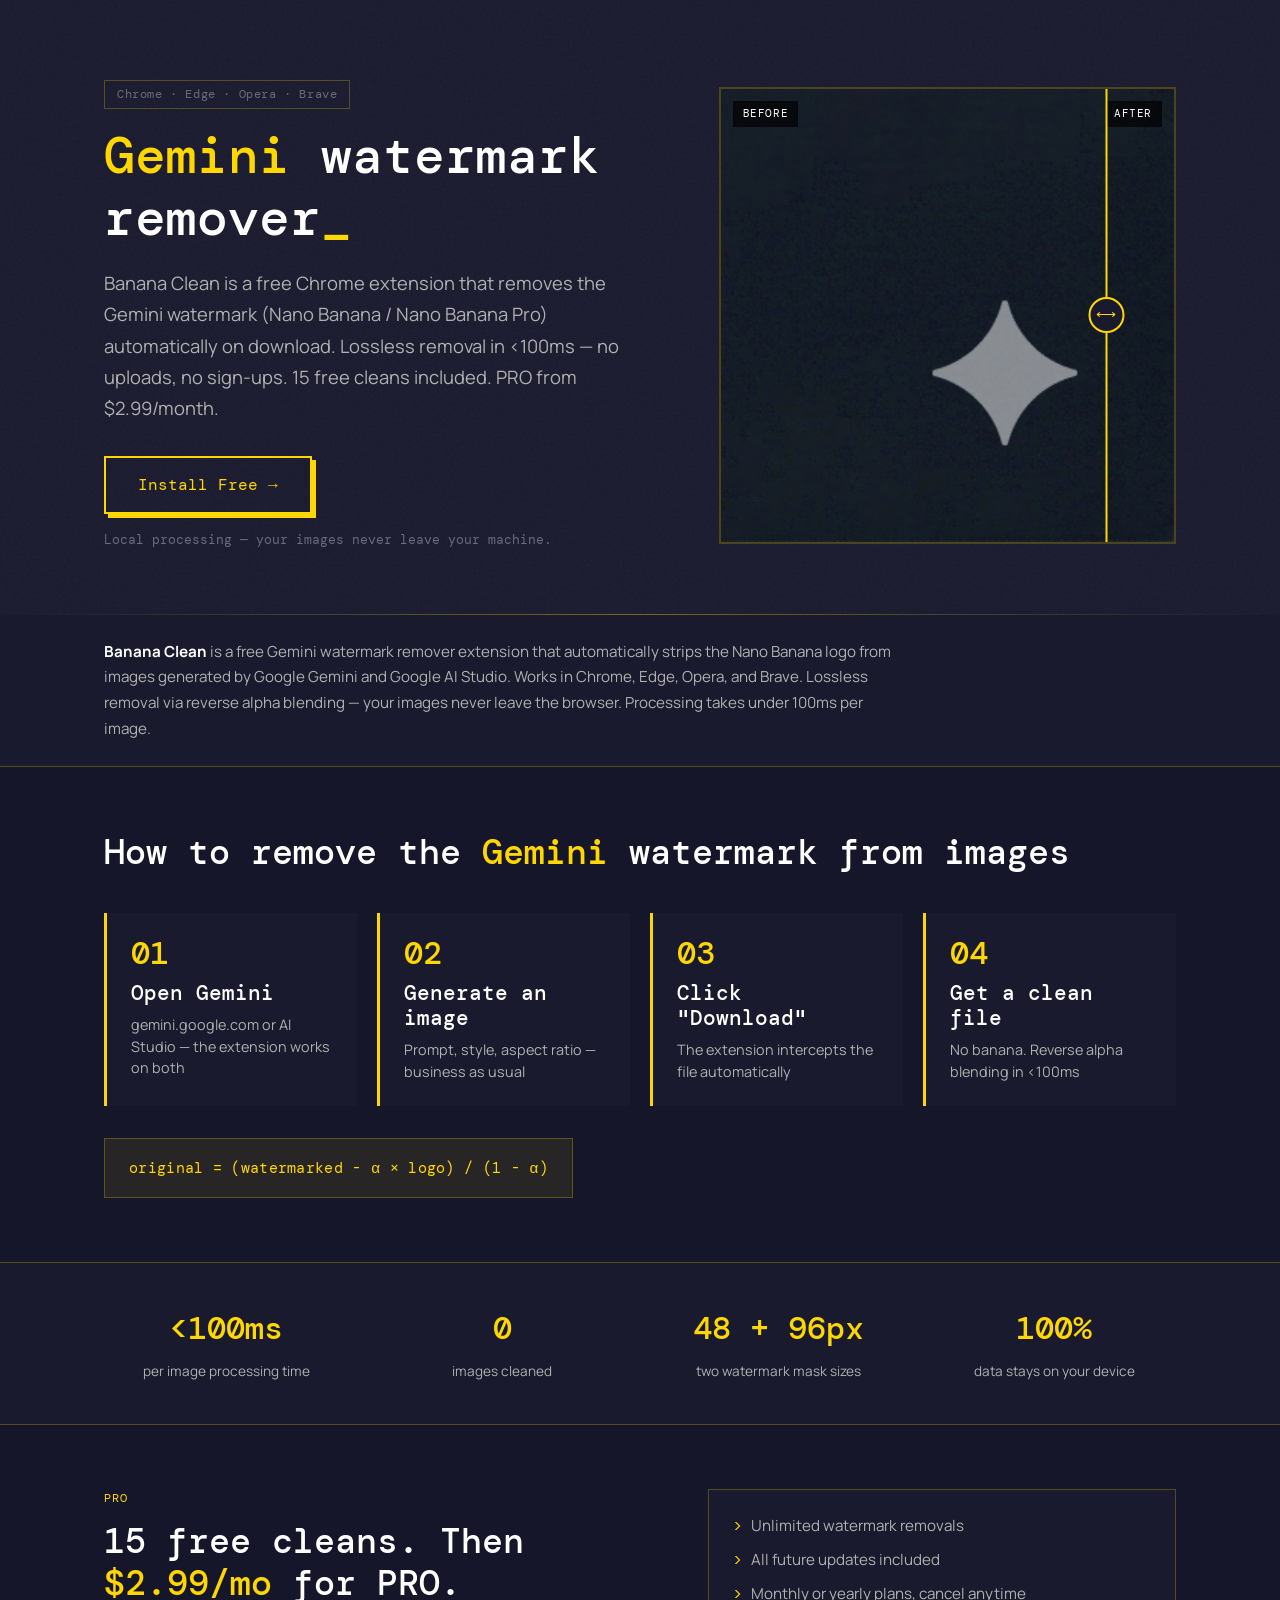
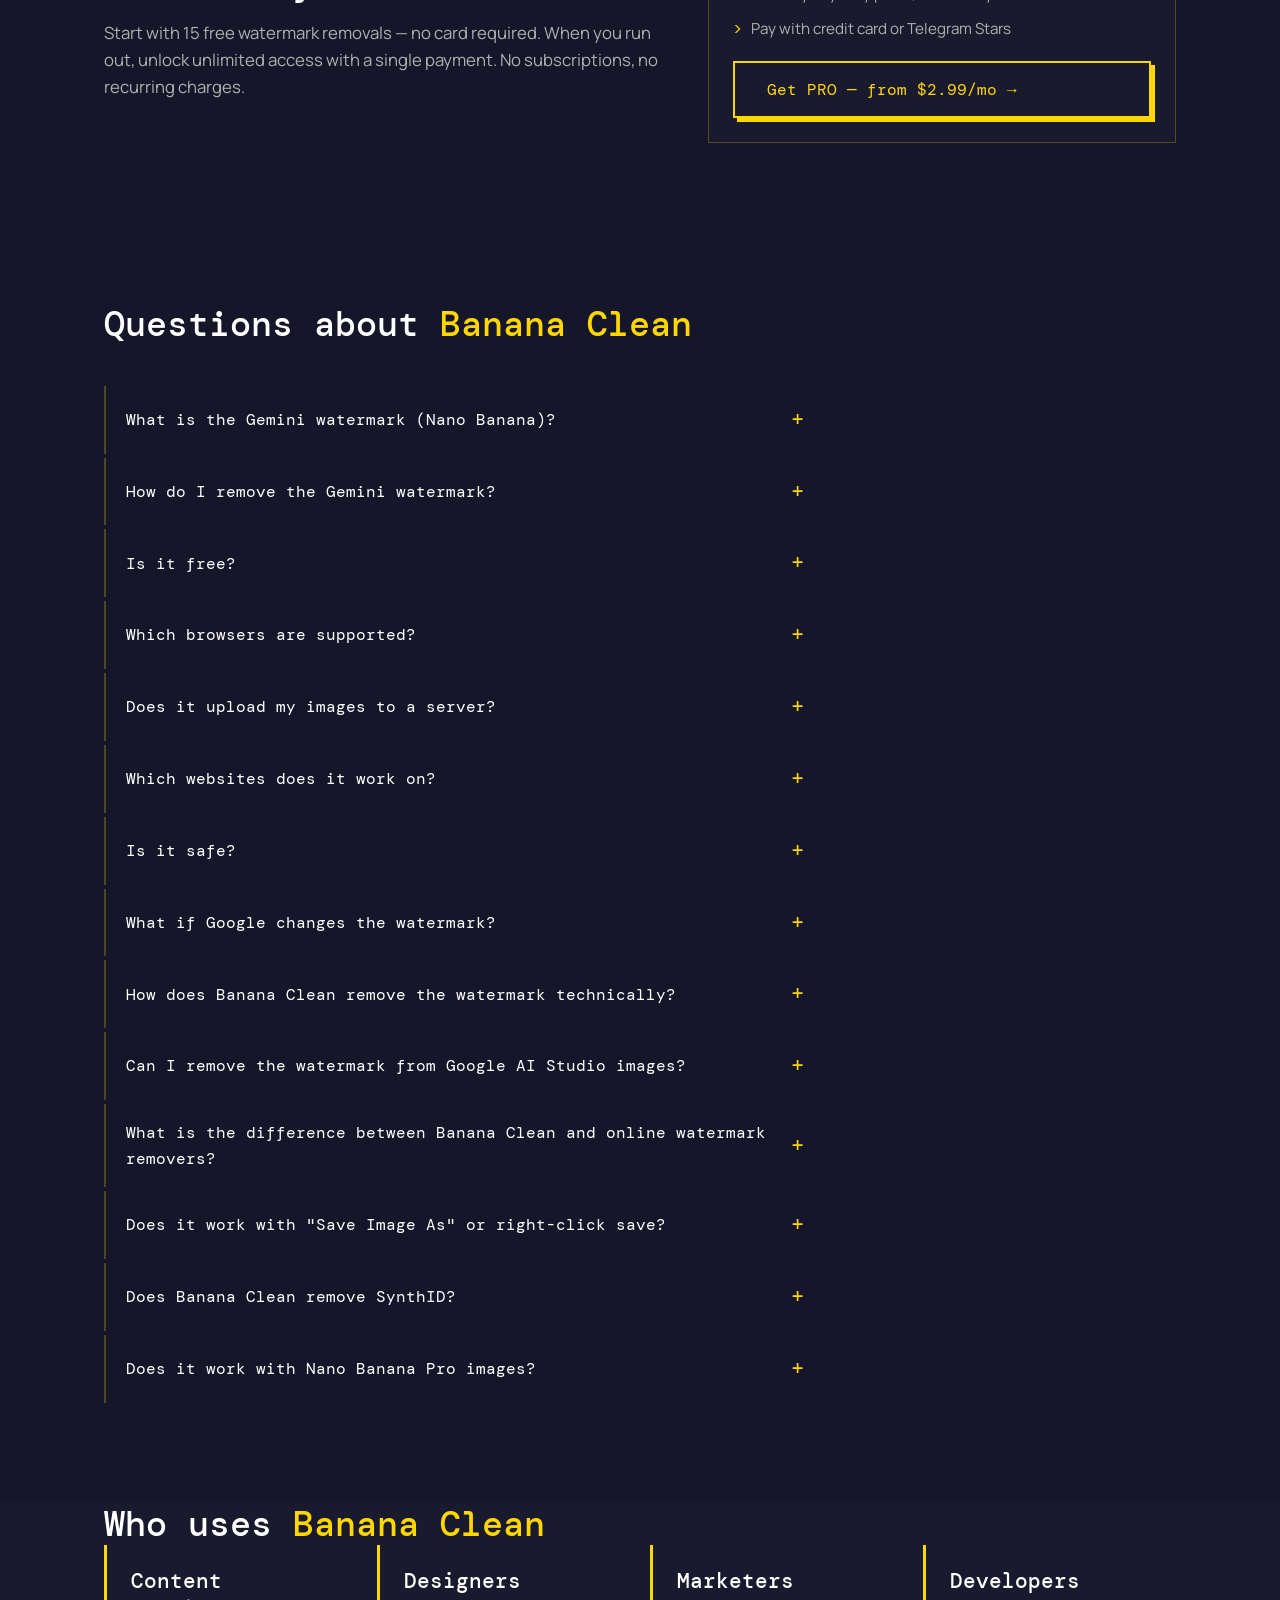
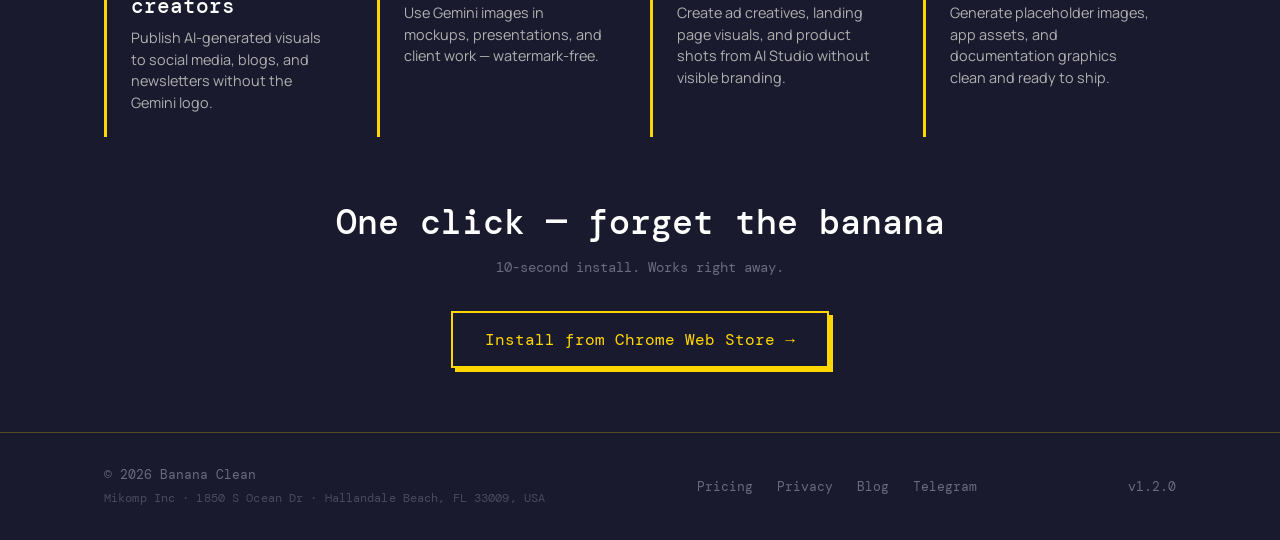
==== index.html @ 4da5491b "feat(legal): add Mikomp Inc company info in footer + privacy Добавлен юридический адрес компании (Mi" ====
<!DOCTYPE html>
<html lang="en">
<head>
  <!-- Google tag (gtag.js) -->
  <script async src="https://www.googletagmanager.com/gtag/js?id=G-KF0MVFSPWW"></script>
  <script>
    window.dataLayer = window.dataLayer || [];
    function gtag(){dataLayer.push(arguments);}
    gtag('js', new Date());
    gtag('config', 'G-KF0MVFSPWW');
  </script>
  <meta charset="UTF-8">
  <meta name="viewport" content="width=device-width, initial-scale=1.0">
  <meta name="google-site-verification" content="XbvKyvn6oI9YVleHdqLNuSc8VlM2P6yl7sfSJK_rqW0">
  <meta name="robots" content="index,follow,max-snippet:-1,max-image-preview:large,max-video-preview:-1">

  <!-- SEO -->
  <title>Gemini Watermark Remover — Free Chrome Extension | Banana Clean</title>
  <meta name="description" content="Free Chrome extension — removes the Gemini Nano Banana watermark automatically when you download. Lossless, private, under 100ms. Works on Gemini and AI Studio.">
  <link rel="canonical" href="https://banana-clean.app/">
  <link rel="alternate" hreflang="en" href="https://banana-clean.app/">
  <link rel="alternate" hreflang="ru" href="https://nanobanana-clean.ru/">
  <link rel="alternate" hreflang="x-default" href="https://banana-clean.app/">
  <link rel="shortcut icon" href="/favicon.ico" type="image/x-icon">
  <link rel="icon" href="/favicon.ico" type="image/x-icon">
  <link rel="icon" type="image/png" sizes="32x32" href="/favicon-32.png">
  <link rel="icon" type="image/png" sizes="48x48" href="/favicon-48.png">
  <link rel="icon" type="image/png" sizes="120x120" href="/favicon.png">
  <link rel="apple-touch-icon" href="/apple-touch-icon.png">
  <link rel="manifest" href="/site.webmanifest">
  <link rel="help" type="text/plain" href="/llms.txt">

  <!-- OG -->
  <meta property="og:title" content="Gemini Watermark Remover — Free Chrome Extension | Banana Clean">
  <meta property="og:description" content="Free Gemini watermark remover. Removes the Nano Banana logo on download — lossless, local, under 100ms.">
  <meta property="og:type" content="website">
  <meta property="og:url" content="https://banana-clean.app/">
  <meta property="og:image" content="https://banana-clean.app/og-image.png">
  <meta property="og:locale" content="en_US">
  <meta property="og:site_name" content="Banana Clean">
  <meta name="twitter:card" content="summary_large_image">
  <meta name="twitter:title" content="Gemini Watermark Remover — Free Chrome Extension | Banana Clean">
  <meta name="twitter:description" content="Free Gemini watermark remover. Removes the Nano Banana logo on download — lossless, local, under 100ms.">
  <meta name="twitter:image" content="https://banana-clean.app/og-image.png">

  <!-- Fonts -->
  <link rel="preconnect" href="https://fonts.googleapis.com">
  <link rel="preconnect" href="https://fonts.gstatic.com" crossorigin>
  <link href="https://fonts.googleapis.com/css2?family=DM+Mono:wght@400;500&family=Manrope:wght@400;500;700&display=swap" rel="stylesheet">

  <link rel="stylesheet" href="style.css">

  <!-- Schema.org: Organization -->
  <script type="application/ld+json">
  {
    "@context": "https://schema.org",
    "@type": "Organization",
    "name": "Banana Clean",
    "url": "https://banana-clean.app/",
    "logo": "https://banana-clean.app/logo-512.png",
    "sameAs": [
      "https://chromewebstore.google.com/detail/banana-clean-—-remove-gem/kodhinmeeokhkhelmmpnflnhapifgfah"
    ],
    "contactPoint": {
      "@type": "ContactPoint",
      "contactType": "customer support",
      "url": "https://t.me/KroVik"
    }
  }
  </script>

  <!-- Schema.org: WebSite -->
  <script type="application/ld+json">
  {
    "@context": "https://schema.org",
    "@type": "WebSite",
    "name": "Banana Clean",
    "alternateName": ["Banana Clean", "Gemini Watermark Remover", "Nano Banana Remover"],
    "url": "https://banana-clean.app/",
    "inLanguage": "en",
    "potentialAction": {
      "@type": "SearchAction",
      "target": "https://banana-clean.app/?q={search_term_string}",
      "query-input": "required name=search_term_string"
    }
  }
  </script>

  <!-- Schema.org: SoftwareApplication -->
  <script type="application/ld+json">
  {
    "@context": "https://schema.org",
    "@type": "SoftwareApplication",
    "name": "Banana Clean",
    "alternateName": ["Gemini Watermark Remover", "Nano Banana Watermark Remover"],
    "description": "Free Chrome extension that removes the Gemini watermark (Nano Banana / Nano Banana Pro) from AI-generated images on download. Lossless local processing in under 100ms.",
    "keywords": "gemini watermark remover, nano banana watermark, remove gemini watermark, ai studio watermark, nano banana pro watermark remover",
    "applicationCategory": "BrowserExtension",
    "operatingSystem": "Chrome, Edge, Opera, Brave",
    "softwareVersion": "2.0.0",
    "datePublished": "2026-02-28",
    "screenshot": "https://banana-clean.app/og-image.png",
    "featureList": [
      "Automatic Gemini watermark removal on download",
      "Lossless reverse alpha blending in under 100ms",
      "Local processing — no server uploads, no privacy risk",
      "Works on gemini.google.com and aistudio.google.com",
      "Supports Nano Banana and Nano Banana Pro watermarks",
      "48x48 and 96x96 pixel pre-computed watermark masks"
    ],
    "installUrl": "https://chromewebstore.google.com/detail/banana-clean-—-remove-gem/kodhinmeeokhkhelmmpnflnhapifgfah",
    "downloadUrl": "https://chromewebstore.google.com/detail/banana-clean-—-remove-gem/kodhinmeeokhkhelmmpnflnhapifgfah",
    "offers": {
      "@type": "Offer",
      "price": "0",
      "priceCurrency": "USD"
    },
    "aggregateRating": {
      "@type": "AggregateRating",
      "ratingValue": "4.1",
      "reviewCount": "10",
      "bestRating": "5",
      "worstRating": "1"
    },
    "review": {
      "@type": "Review",
      "author": { "@type": "Person", "name": "Chrome Web Store User" },
      "datePublished": "2026-03-15",
      "reviewRating": { "@type": "Rating", "ratingValue": "5", "bestRating": "5" },
      "reviewBody": "Works perfectly, removes the watermark instantly on download."
    },
    "author": {
      "@type": "Organization",
      "name": "Banana Clean",
      "url": "https://banana-clean.app/"
    }
  }
  </script>

  <!-- Schema.org: BreadcrumbList -->
  <script type="application/ld+json">
  {
    "@context": "https://schema.org",
    "@type": "BreadcrumbList",
    "itemListElement": [
      {
        "@type": "ListItem",
        "position": 1,
        "name": "Home",
        "item": "https://banana-clean.app/"
      }
    ]
  }
  </script>

  <!-- Schema.org: HowTo -->
  <script type="application/ld+json">
  {
    "@context": "https://schema.org",
    "@type": "HowTo",
    "name": "How to Remove the Gemini Watermark from AI-Generated Images",
    "description": "Remove the Nano Banana watermark from Gemini and Google AI Studio images using the Banana Clean browser extension. Takes under 10 seconds.",
    "totalTime": "PT10S",
    "tool": {
      "@type": "HowToTool",
      "name": "Banana Clean Chrome Extension"
    },
    "step": [
      {
        "@type": "HowToStep",
        "position": 1,
        "name": "Install Banana Clean",
        "text": "Install the Banana Clean extension from the Chrome Web Store. Works in Chrome, Edge, Opera, and Brave."
      },
      {
        "@type": "HowToStep",
        "position": 2,
        "name": "Open Gemini or AI Studio",
        "text": "Navigate to gemini.google.com or aistudio.google.com and generate an image as usual."
      },
      {
        "@type": "HowToStep",
        "position": 3,
        "name": "Click Download",
        "text": "Click the Download button on any generated image. The extension intercepts the download automatically."
      },
      {
        "@type": "HowToStep",
        "position": 4,
        "name": "Get a clean image",
        "text": "The watermark is removed using reverse alpha blending in under 100ms. The clean file is saved to your downloads folder."
      }
    ]
  }
  </script>

  <!-- Schema.org: FAQPage -->
  <script type="application/ld+json">
  {
    "@context": "https://schema.org",
    "@type": "FAQPage",
    "mainEntity": [
      {
        "@type": "Question",
        "name": "What is the Gemini watermark (Nano Banana)?",
        "acceptedAnswer": {
          "@type": "Answer",
          "text": "Nano Banana is Google's image generation model built into Gemini and AI Studio. It adds a small banana logo to the bottom-right corner of every generated image — 48x48 or 96x96 pixels depending on resolution."
        }
      },
      {
        "@type": "Question",
        "name": "How do I remove the Gemini watermark?",
        "acceptedAnswer": {
          "@type": "Answer",
          "text": "Install Banana Clean from the Chrome Web Store. The extension intercepts downloads from Gemini and AI Studio and removes the watermark automatically. Generate an image, click Download, get a clean file."
        }
      },
      {
        "@type": "Question",
        "name": "Is it free?",
        "acceptedAnswer": {
          "@type": "Answer",
          "text": "You get 15 free cleanings. After that, subscribe for $2.99/month or $24.99/year to unlock unlimited access. Cancel anytime."
        }
      },
      {
        "@type": "Question",
        "name": "Which browsers are supported?",
        "acceptedAnswer": {
          "@type": "Answer",
          "text": "Chrome, Edge, Opera, and Brave — any Chromium-based browser that supports extensions from the Chrome Web Store."
        }
      },
      {
        "@type": "Question",
        "name": "Does it upload my images to a server?",
        "acceptedAnswer": {
          "@type": "Answer",
          "text": "No. The watermark removal runs entirely in your browser using the Canvas API. Your images never leave your machine."
        }
      },
      {
        "@type": "Question",
        "name": "Which websites are supported?",
        "acceptedAnswer": {
          "@type": "Answer",
          "text": "gemini.google.com and aistudio.google.com — both Google services that use the Nano Banana image generator."
        }
      },
      {
        "@type": "Question",
        "name": "What happens if Google changes the watermark?",
        "acceptedAnswer": {
          "@type": "Answer",
          "text": "Watermark masks are bundled with the extension and updated through the Chrome Web Store. New pattern — new update."
        }
      },
      {
        "@type": "Question",
        "name": "How does Banana Clean remove the watermark technically?",
        "acceptedAnswer": {
          "@type": "Answer",
          "text": "Banana Clean uses reverse alpha blending: original = (watermarked - α × logo) / (1 - α). Pre-computed masks at 48x48 and 96x96 pixels. Pure math via Canvas API — no AI, no inpainting."
        }
      },
      {
        "@type": "Question",
        "name": "Can I remove the watermark from Google AI Studio images?",
        "acceptedAnswer": {
          "@type": "Answer",
          "text": "Yes. Banana Clean works on both gemini.google.com and aistudio.google.com. AI Studio uses the same Nano Banana watermark."
        }
      },
      {
        "@type": "Question",
        "name": "What is the difference between Banana Clean and online watermark removers?",
        "acceptedAnswer": {
          "@type": "Answer",
          "text": "Online tools require uploading images to a server. Banana Clean runs locally in your browser — no uploads, no waiting, no privacy risk. Processing takes under 100ms vs several seconds for online tools."
        }
      },
      {
        "@type": "Question",
        "name": "Does it work with Save Image As or right-click save?",
        "acceptedAnswer": {
          "@type": "Answer",
          "text": "No. Banana Clean intercepts the official Download button in Gemini and AI Studio. Use the Download button for best quality and automatic watermark removal."
        }
      },
      {
        "@type": "Question",
        "name": "Does Banana Clean remove SynthID?",
        "acceptedAnswer": {
          "@type": "Answer",
          "text": "No. Google embeds two watermarks: the visible Nano Banana logo (removed by Banana Clean) and SynthID — an invisible watermark in pixel data by Google DeepMind. SynthID cannot be removed without destroying image quality. Banana Clean only removes the visible logo."
        }
      },
      {
        "@type": "Question",
        "name": "Does it work with Nano Banana Pro images?",
        "acceptedAnswer": {
          "@type": "Answer",
          "text": "Yes. Nano Banana Pro uses the same visible watermark. Banana Clean removes it from both standard and Pro variants with masks for 48x48 and 96x96 pixel watermarks."
        }
      }
    ]
  }
  </script>
</head>
<body>

  <!-- Hero -->
  <section class="hero" id="hero">
    <div class="container hero__grid">
      <div class="hero__text">
        <p class="hero__badge">Chrome · Edge · Opera · Brave</p>
        <h1><span class="accent">Gemini</span> watermark remover<span class="cursor" aria-hidden="true">_</span></h1>
        <p class="hero__subtitle">
          Banana Clean is a free Chrome extension that removes the Gemini watermark (Nano Banana / Nano Banana Pro)
          automatically on download. Lossless removal in&nbsp;&lt;100ms — no uploads, no sign-ups.
          15 free cleans included. PRO from $2.99/month.
        </p>
        <div class="hero__actions">
          <a href="#install" class="btn-primary" id="hero-install-link">Install Free →</a>
        </div>
        <div class="pricing-social-proof" id="socialProof" style="display:none">
          <span class="social-proof__item" id="proofUsers"></span>
          <span class="social-proof__sep">·</span>
          <span class="social-proof__item">★ <span id="proofRating"></span> on Chrome Web Store</span>
        </div>
        <p class="hero__hint">Local processing — your images never leave your machine.</p>
      </div>
      <div class="hero__visual">
        <div class="ba-slider" id="ba-slider">
          <div class="ba-slider__before">
            <div class="ba-slider__img">
              <img src="assets/hero_before_zoom.png" alt="Close-up of an image with the Gemini watermark" loading="eager">
            </div>
            <span class="ba-slider__label">BEFORE</span>
          </div>
          <div class="ba-slider__after">
            <div class="ba-slider__img">
              <img src="assets/hero_after_zoom.png" alt="Close-up of the same image after watermark removal" loading="eager">
            </div>
            <span class="ba-slider__label">AFTER</span>
          </div>
          <div class="ba-slider__handle" id="ba-handle">
            <div class="ba-slider__line"></div>
            <div class="ba-slider__knob">⟷</div>
            <div class="ba-slider__line"></div>
          </div>
        </div>
      </div>
    </div>
  </section>

  <!-- Intro block -->
  <section class="geo-intro" id="about">
    <div class="container">
      <p class="geo-intro__text">
        <strong>Banana Clean</strong> is a free Gemini watermark remover extension that automatically
        strips the Nano Banana logo from images generated by Google Gemini and Google AI Studio.
        Works in Chrome, Edge, Opera, and Brave. Lossless removal via reverse alpha blending
        — your images never leave the browser. Processing takes under 100ms per image.
      </p>
    </div>
  </section>

  <!-- How it works -->
  <section class="steps section-alt" id="how">
    <div class="container">
      <h2>How to remove the <span class="accent">Gemini</span> watermark from images</h2>
      <div class="steps__grid">
        <div class="step-card">
          <span class="step-card__num accent">01</span>
          <h3>Open Gemini</h3>
          <p>gemini.google.com or AI Studio — the extension works on both</p>
        </div>
        <div class="step-card">
          <span class="step-card__num accent">02</span>
          <h3>Generate an image</h3>
          <p>Prompt, style, aspect ratio — business as usual</p>
        </div>
        <div class="step-card">
          <span class="step-card__num accent">03</span>
          <h3>Click "Download"</h3>
          <p>The extension intercepts the file automatically</p>
        </div>
        <div class="step-card">
          <span class="step-card__num accent">04</span>
          <h3>Get a clean file</h3>
          <p>No banana. Reverse alpha blending in&nbsp;&lt;100ms</p>
        </div>
      </div>
      <div class="steps__formula">
        <code>original = (watermarked - α × logo) / (1 - α)</code>
      </div>
    </div>
  </section>

  <!-- Stats -->
  <section class="stats" id="stats">
    <div class="container">
      <div class="stats__grid">
        <div class="stat">
          <span class="stat__value accent" data-target="100" data-prefix="<" data-suffix="ms">&lt;100ms</span>
          <span class="stat__label">per image processing time</span>
        </div>
        <div class="stat">
          <span class="stat__value accent" id="publicCleanedCount">0</span>
          <span class="stat__label">images cleaned</span>
        </div>
        <div class="stat">
          <span class="stat__value accent">48 + 96px</span>
          <span class="stat__label">two watermark mask sizes</span>
        </div>
        <div class="stat">
          <span class="stat__value accent">100%</span>
          <span class="stat__label">data stays on your device</span>
        </div>
      </div>
    </div>
  </section>

  <!-- PRO offer -->
  <section class="pro-soon-block section-alt" id="pro-section">
    <div class="container pro-soon__panel">
      <div class="pro-soon__copy">
        <p class="pro-soon__eyebrow">PRO</p>
        <h2>15 free cleans. Then <span class="accent">$2.99/mo</span> for PRO.</h2>
        <p>
          Start with 15 free watermark removals — no card required.
          When you run out, unlock unlimited access with a single payment.
          No subscriptions, no recurring charges.
        </p>
      </div>
      <div class="pro-soon__card">
        <ul class="pro-soon__list">
          <li>Unlimited watermark removals</li>
          <li>All future updates included</li>
          <li>Monthly or yearly plans, cancel anytime</li>
          <li>Pay with credit card or Telegram Stars</li>
        </ul>
        <a href="/pricing" class="btn-primary pro-soon__button" id="pricing-link">Get PRO — from $2.99/mo →</a>
      </div>
    </div>
  </section>

  <!-- FAQ -->
  <section class="faq section-alt" id="faq">
    <div class="container">
      <h2>Questions about <span class="accent">Banana Clean</span></h2>
      <div class="faq__list">
        <details class="faq__item">
          <summary>What is the Gemini watermark (Nano Banana)?</summary>
          <div class="faq__answer">
            <p>Nano Banana is Google's image generation model built into Gemini and AI Studio. It adds a small banana logo to the bottom-right corner of every generated image — 48x48 or 96x96 pixels depending on resolution.</p>
          </div>
        </details>
        <details class="faq__item">
          <summary>How do I remove the Gemini watermark?</summary>
          <div class="faq__answer">
            <p>Install Banana Clean from the Chrome Web Store. The extension intercepts downloads from Gemini and AI Studio and removes the watermark automatically. Generate an image, click Download, get a clean file.</p>
          </div>
        </details>
        <details class="faq__item">
          <summary>Is it free?</summary>
          <div class="faq__answer">
            <p>You get 15 free cleanings — no card, no sign-up. After that, PRO starts at $2.99/month or $24.99/year (save 30%). Pay with credit card, Apple Pay, Google Pay, or Telegram Stars. Cancel anytime.</p>
          </div>
        </details>
        <details class="faq__item">
          <summary>Which browsers are supported?</summary>
          <div class="faq__answer">
            <p>Chrome, Edge, Opera, and Brave — any Chromium-based browser that supports extensions from the Chrome Web Store.</p>
          </div>
        </details>
        <details class="faq__item">
          <summary>Does it upload my images to a server?</summary>
          <div class="faq__answer">
            <p>No. Watermark removal runs entirely in your browser using the Canvas API. Your images never leave your machine. The extension sends only anonymous usage events for product analytics.</p>
          </div>
        </details>
        <details class="faq__item">
          <summary>Which websites does it work on?</summary>
          <div class="faq__answer">
            <p>gemini.google.com and aistudio.google.com — both Google services that use the Nano Banana image generator. The extension cleans images when you download via the built-in Download button.</p>
          </div>
        </details>
        <details class="faq__item">
          <summary>Is it safe?</summary>
          <div class="faq__answer">
            <p>Images are processed right in your browser and never sent anywhere. For product analytics, the extension sends only anonymous usage events — no image data, no personal information.</p>
          </div>
        </details>
        <details class="faq__item">
          <summary>What if Google changes the watermark?</summary>
          <div class="faq__answer">
            <p>Watermark masks are bundled with the extension and updated through the Chrome Web Store. New pattern — new update.</p>
          </div>
        </details>
        <details class="faq__item">
          <summary>How does Banana Clean remove the watermark technically?</summary>
          <div class="faq__answer">
            <p>Banana Clean uses reverse alpha blending: <code>original = (watermarked - α × logo) / (1 - α)</code>. The extension has pre-computed masks of the Nano Banana logo at 48x48 and 96x96 pixels. When you download an image, it reads the watermark region, applies the inverse formula pixel by pixel using the Canvas API, and restores the original colors. No AI, no inpainting — pure math.</p>
          </div>
        </details>
        <details class="faq__item">
          <summary>Can I remove the watermark from Google AI Studio images?</summary>
          <div class="faq__answer">
            <p>Yes. Banana Clean works on both gemini.google.com and aistudio.google.com. Google AI Studio uses the same Nano Banana image generator, so the watermark is identical and removed the same way.</p>
          </div>
        </details>
        <details class="faq__item">
          <summary>What is the difference between Banana Clean and online watermark removers?</summary>
          <div class="faq__answer">
            <p>Online tools require you to upload your image to a third-party server. Banana Clean works as a browser extension — it intercepts the download automatically and removes the watermark locally in your browser. No uploads, no waiting, no privacy risk. Processing takes under 100ms vs several seconds for online tools.</p>
          </div>
        </details>
        <details class="faq__item">
          <summary>Does it work with "Save Image As" or right-click save?</summary>
          <div class="faq__answer">
            <p>No. Banana Clean intercepts the official Download button in Gemini and AI Studio. Right-click "Save Image As" saves the in-chat preview which may be lower resolution. Use the Download button for the best quality and automatic watermark removal.</p>
          </div>
        </details>
        <details class="faq__item">
          <summary>Does Banana Clean remove SynthID?</summary>
          <div class="faq__answer">
            <p>No. Google embeds two types of watermarks: the visible Nano Banana logo in the corner (this is what Banana Clean removes) and SynthID — an invisible watermark baked into pixel data by Google DeepMind. SynthID cannot be removed by any tool without destroying the image quality. Banana Clean only removes the visible logo.</p>
          </div>
        </details>
        <details class="faq__item">
          <summary>Does it work with Nano Banana Pro images?</summary>
          <div class="faq__answer">
            <p>Yes. Nano Banana Pro uses the same visible watermark as the standard Nano Banana model. Banana Clean removes it from both. The extension ships with masks for both 48x48 and 96x96 pixel watermarks used across all Nano Banana variants.</p>
          </div>
        </details>
      </div>
    </div>
  </section>

  <!-- Who uses it -->
  <section class="use-cases" id="use-cases">
    <div class="container">
      <h2>Who uses <span class="accent">Banana Clean</span></h2>
      <div class="steps__grid">
        <div class="step-card">
          <h3>Content creators</h3>
          <p>Publish AI-generated visuals to social media, blogs, and newsletters without the Gemini logo.</p>
        </div>
        <div class="step-card">
          <h3>Designers</h3>
          <p>Use Gemini images in mockups, presentations, and client work — watermark-free.</p>
        </div>
        <div class="step-card">
          <h3>Marketers</h3>
          <p>Create ad creatives, landing page visuals, and product shots from AI Studio without visible branding.</p>
        </div>
        <div class="step-card">
          <h3>Developers</h3>
          <p>Generate placeholder images, app assets, and documentation graphics clean and ready to ship.</p>
        </div>
      </div>
    </div>
  </section>

  <!-- CTA -->
  <section class="cta" id="install">
    <div class="container cta__inner">
      <h2>One click — forget the banana</h2>
      <p class="cta__sub">10-second install. Works right away.</p>
      <div class="cta__buttons">
        <a href="#" class="btn-primary" id="chrome-link">Install from Chrome Web Store →</a>
      </div>
    </div>
  </section>

  <div class="sticky-install" id="stickyInstall" hidden>
    <a href="#install" class="sticky-install__button" id="sticky-install-link">Install Free →</a>
  </div>

  <!-- Footer -->
  <footer class="footer">
    <div class="container footer__inner">
      <span class="footer__copy">© 2026 Banana Clean<br><small class="footer__legal">Mikomp Inc · 1850 S Ocean Dr · Hallandale Beach, FL 33009, USA</small></span>
      <nav class="footer__links">
        <a href="/pricing">Pricing</a>
        <a href="/privacy">Privacy</a>
        <a href="/blog">Blog</a>
        <a href="https://t.me/KroVik" target="_blank" rel="noopener noreferrer">Telegram</a>
      </nav>
      <span class="footer__version">v1.2.0</span>
    </div>
  </footer>

  <script src="script.js" defer></script>

  <!-- Social proof -->
  <script>
  (function() {
    fetch('/api/stats').then(function(r) { return r.json(); }).then(function(d) {
      if (d.users > 0) {
        document.getElementById('proofUsers').textContent = d.users.toLocaleString('en-US') + ' users';
        document.getElementById('proofRating').textContent = d.rating.toFixed(2);
        document.getElementById('socialProof').style.display = 'flex';
      }
    }).catch(function() {});
  })();
  </script>

  <!-- Vercel Analytics -->
  <script defer src="/_vercel/insights/script.js"></script>
  <!-- Vercel Speed Insights -->
  <script defer src="/_vercel/speed-insights/script.js"></script>
</body>
</html>
---- style.css ----
/* === Banana Clean Landing — Terminal Banana === */

/* --- Переменные --- */
:root {
  --bg-primary: #1a1a2e;
  --bg-secondary: #16162a;
  --bg-elevated: #1e1e36;
  --accent: #FFD700;
  --accent-dim: rgba(255, 215, 0, 0.4);
  --accent-glow: rgba(255, 215, 0, 0.08);
  --text-primary: #FFFFFF;
  --text-secondary: #B0B0B0;
  --text-muted: #6a6a80;
  --border-accent: rgba(255, 215, 0, 0.25);
  --font-heading: 'DM Mono', monospace;
  --font-body: 'Manrope', sans-serif;
}

/* --- Сброс --- */
*, *::before, *::after {
  box-sizing: border-box;
  margin: 0;
  padding: 0;
}

html {
  scroll-behavior: smooth;
}

body {
  font-family: var(--font-body);
  background: var(--bg-primary);
  color: var(--text-primary);
  line-height: 1.6;
  -webkit-font-smoothing: antialiased;
  -moz-osx-font-smoothing: grayscale;
}

/* --- Типографика --- */
h1, h2, h3 {
  font-family: var(--font-heading);
  font-weight: 500;
  line-height: 1.2;
}

h1 { font-size: clamp(2rem, 5vw, 3.2rem); }
h2 { font-size: clamp(1.5rem, 3.5vw, 2.2rem); }
h3 { font-size: clamp(1.05rem, 2vw, 1.3rem); }

p {
  color: var(--text-secondary);
  font-size: 1.05rem;
  max-width: 640px;
}

/* --- Контейнер --- */
.container {
  max-width: 1120px;
  margin: 0 auto;
  padding: 0 24px;
}

/* --- Секции --- */
section { position: relative; }

.section-alt {
  background: var(--bg-secondary);
}

/* --- Утилиты --- */
.accent {
  color: var(--accent);
  font-family: var(--font-heading);
  font-weight: 500;
}

/* --- Кнопки --- */
.btn-primary {
  display: inline-block;
  padding: 14px 32px;
  background: transparent;
  color: var(--accent);
  border: 2px solid var(--accent);
  font-family: var(--font-heading);
  font-size: 1rem;
  text-decoration: none;
  cursor: pointer;
  transition: background 0.2s, color 0.2s, box-shadow 0.15s;
  box-shadow: 4px 4px 0 var(--accent);
}

.btn-primary:hover {
  background: var(--accent);
  color: var(--bg-primary);
  box-shadow: 2px 2px 0 var(--accent);
  transform: translate(2px, 2px);
}

.btn-secondary {
  display: inline-block;
  padding: 14px 32px;
  background: transparent;
  color: var(--text-secondary);
  border: 2px solid var(--border-accent);
  font-family: var(--font-heading);
  font-size: 1rem;
  text-decoration: none;
  cursor: pointer;
  transition: border-color 0.2s, color 0.2s;
}

.btn-secondary:hover {
  border-color: var(--accent);
  color: var(--accent);
}


/* ========================================
   HERO
   ======================================== */

.hero {
  padding: 80px 0 64px;
  position: relative;
  overflow: hidden;
}

/* Grain texture overlay */
.hero::before {
  content: '';
  position: absolute;
  inset: 0;
  background-image: url("data:image/svg+xml,%3Csvg viewBox='0 0 256 256' xmlns='http://www.w3.org/2000/svg'%3E%3Cfilter id='n'%3E%3CfeTurbulence type='fractalNoise' baseFrequency='0.85' numOctaves='4' stitchTiles='stitch'/%3E%3C/filter%3E%3Crect width='100%25' height='100%25' filter='url(%23n)' opacity='0.04'/%3E%3C/svg%3E");
  pointer-events: none;
  z-index: 0;
}

/* Тонкая горизонтальная линия-разделитель снизу */
.hero::after {
  content: '';
  position: absolute;
  bottom: 0;
  left: 24px;
  right: 24px;
  height: 1px;
  background: linear-gradient(90deg, transparent, var(--accent-dim), transparent);
}

.hero__grid {
  display: grid;
  grid-template-columns: 1.1fr 0.9fr;
  gap: 56px;
  align-items: center;
  position: relative;
  z-index: 1;
}

.hero__badge {
  display: inline-block;
  font-family: var(--font-heading);
  font-size: 0.75rem;
  color: var(--text-muted);
  letter-spacing: 0.05em;
  margin-bottom: 16px;
  padding: 4px 12px;
  border: 1px solid var(--border-accent);
}

.hero__subtitle {
  margin: 20px 0 32px;
  font-size: 1.15rem;
  line-height: 1.7;
}

.hero__actions {
  margin-bottom: 16px;
}

.hero__hint {
  font-size: 0.8rem;
  color: var(--text-muted);
  font-family: var(--font-heading);
}

/* Мигающий курсор в заголовке */
.cursor {
  color: var(--accent);
  animation: blink 1s step-end infinite;
}

@keyframes blink {
  50% { opacity: 0; }
}


/* ========================================
   BEFORE/AFTER SLIDER
   ======================================== */

.ba-slider {
  position: relative;
  width: 100%;
  aspect-ratio: 1 / 1;
  overflow: hidden;
  border: 2px solid var(--border-accent);
  cursor: ew-resize;
  user-select: none;
  background: #0f1326;
}

.ba-slider__before,
.ba-slider__after {
  position: absolute;
  inset: 0;
}

.ba-slider__before {
  z-index: 1;
  clip-path: inset(0 10% 0 0);
}

.ba-slider__after {
  z-index: 0;
}

.ba-slider__img {
  display: flex;
  align-items: center;
  justify-content: center;
  width: 100%;
  height: 100%;
}

.ba-slider__img img {
  display: block;
  width: 100%;
  height: 100%;
  object-fit: contain;
}

.ba-slider__label {
  position: absolute;
  top: 12px;
  padding: 4px 10px;
  background: rgba(0, 0, 0, 0.7);
  color: var(--text-primary);
  font-family: var(--font-heading);
  font-size: 0.7rem;
  letter-spacing: 0.05em;
  text-transform: uppercase;
  z-index: 3;
}

.ba-slider__before .ba-slider__label { left: 12px; }
.ba-slider__after .ba-slider__label { right: 12px; }

.ba-slider__handle {
  position: absolute;
  top: 0;
  bottom: 0;
  left: 90%;
  width: 3px;
  z-index: 2;
  display: flex;
  flex-direction: column;
  align-items: center;
  justify-content: center;
  transform: translateX(-50%);
}

.ba-slider__line {
  flex: 1;
  width: 2px;
  background: var(--accent);
}

.ba-slider__knob {
  width: 36px;
  height: 36px;
  border: 2px solid var(--accent);
  background: var(--bg-primary);
  color: var(--accent);
  border-radius: 50%;
  display: flex;
  align-items: center;
  justify-content: center;
  font-size: 0.85rem;
  flex-shrink: 0;
}


/* ========================================
   GEO-БЛОК
   ======================================== */

.geo-intro {
  padding: 24px 0;
  border-bottom: 1px solid var(--border-accent);
}

.geo-intro__text {
  font-size: 0.95rem;
  line-height: 1.7;
  color: var(--text-secondary);
  max-width: 800px;
}

.geo-intro__text strong {
  color: var(--text-primary);
}


/* ========================================
   МАТЕРИАЛЫ
   ======================================== */

.materials {
  padding: 64px 0;
}

.materials h2 {
  margin-bottom: 28px;
}

.materials__grid {
  display: grid;
  grid-template-columns: repeat(3, 1fr);
  gap: 20px;
}

.material-card {
  display: block;
  padding: 24px;
  border: 1px solid var(--border-accent);
  background: var(--bg-elevated);
  text-decoration: none;
  transition: border-color 0.2s, transform 0.2s;
}

.material-card:hover {
  border-color: var(--accent);
  transform: translateY(-2px);
}

.material-card__eyebrow {
  display: inline-block;
  margin-bottom: 12px;
  color: var(--accent);
  font-family: var(--font-heading);
  font-size: 0.78rem;
}

.material-card h3 {
  margin-bottom: 12px;
  color: var(--text-primary);
}

.material-card p {
  font-size: 0.95rem;
}


/* ========================================
   ШАГИ
   ======================================== */

.steps {
  padding: 64px 0;
}

.steps h2 {
  margin-bottom: 40px;
}

.steps__grid {
  display: grid;
  grid-template-columns: repeat(4, 1fr);
  gap: 20px;
}

.step-card {
  padding: 24px;
  border-left: 3px solid var(--accent);
  background: var(--bg-primary);
  transition: background 0.2s;
}

.step-card:hover {
  background: var(--bg-elevated);
}

.step-card__num {
  font-size: 2rem;
  display: block;
  margin-bottom: 12px;
  line-height: 1;
}

.step-card h3 {
  margin-bottom: 8px;
}

.step-card p {
  font-size: 0.9rem;
  line-height: 1.5;
}

.steps__formula {
  margin-top: 32px;
  padding: 16px 24px;
  border: 1px solid var(--border-accent);
  background: var(--accent-glow);
  display: inline-block;
}

.steps__formula code {
  font-family: var(--font-heading);
  font-size: 0.95rem;
  color: var(--accent);
  letter-spacing: 0.02em;
}


/* ========================================
   ЧИСЛА
   ======================================== */

.stats {
  padding: 40px 0;
  border-top: 1px solid var(--border-accent);
  border-bottom: 1px solid var(--border-accent);
}

.stats__grid {
  display: grid;
  grid-template-columns: repeat(4, 1fr);
  gap: 32px;
  text-align: center;
}

.stat__value {
  display: block;
  font-size: clamp(1.4rem, 3vw, 2rem);
  margin-bottom: 4px;
}

.stat__label {
  color: var(--text-secondary);
  font-size: 0.85rem;
  line-height: 1.4;
}


/* ========================================
   PRO SOON
   ======================================== */

.pro-soon-block {
  padding: 64px 0;
}

.pro-soon__panel {
  display: grid;
  grid-template-columns: 1.1fr 0.9fr;
  gap: 32px;
  align-items: start;
}

.pro-soon__eyebrow {
  margin-bottom: 12px;
  font-family: var(--font-heading);
  font-size: 0.75rem;
  color: var(--accent);
  letter-spacing: 0.08em;
  text-transform: uppercase;
}

.pro-soon__copy h2 {
  margin-bottom: 16px;
}

.pro-soon__card {
  padding: 24px;
  border: 1px solid var(--border-accent);
  background: var(--bg-primary);
}

.pro-soon__list {
  list-style: none;
  display: grid;
  gap: 10px;
  margin-bottom: 20px;
}

.pro-soon__list li {
  padding-left: 18px;
  position: relative;
  color: var(--text-secondary);
  font-size: 0.95rem;
}

.pro-soon__list li::before {
  content: '>';
  position: absolute;
  left: 0;
  color: var(--accent);
  font-family: var(--font-heading);
}

.pro-soon__button {
  width: 100%;
}

.pro-soon__status {
  margin-top: 12px;
  min-height: 24px;
  font-size: 0.9rem;
  color: var(--text-muted);
}

/* ========================================
   FAQ
   ======================================== */

.faq {
  padding: 96px 0;
}

.faq h2 {
  margin-bottom: 40px;
}

.faq__list {
  max-width: 720px;
}

.faq__item {
  border-left: 2px solid var(--border-accent);
  margin-bottom: 4px;
  transition: border-color 0.3s;
}

.faq__item[open] {
  border-left-color: var(--accent);
}

.faq__item summary {
  padding: 16px 20px;
  cursor: pointer;
  font-family: var(--font-heading);
  font-size: 1rem;
  color: var(--text-primary);
  list-style: none;
  display: flex;
  justify-content: space-between;
  align-items: center;
  gap: 16px;
  transition: color 0.2s;
}

.faq__item summary:hover {
  color: var(--accent);
}

.faq__item summary::-webkit-details-marker {
  display: none;
}

.faq__item summary::after {
  content: '+';
  color: var(--accent);
  font-size: 1.4rem;
  font-family: var(--font-heading);
  transition: transform 0.3s;
  flex-shrink: 0;
}

.faq__item[open] summary::after {
  transform: rotate(45deg);
}

.faq__answer {
  padding: 0 20px 16px;
}

.faq__answer p {
  font-size: 0.95rem;
  line-height: 1.7;
}


/* ========================================
   ВНУТРЕННИЕ СТРАНИЦЫ
   ======================================== */

.page-hero {
  padding: 64px 0 32px;
  border-bottom: 1px solid var(--border-accent);
}

.page-breadcrumbs {
  display: flex;
  gap: 10px;
  margin-bottom: 16px;
  color: var(--text-muted);
  font-family: var(--font-heading);
  font-size: 0.8rem;
}

.page-breadcrumbs a {
  color: var(--text-muted);
  text-decoration: none;
}

.page-breadcrumbs a:hover {
  color: var(--accent);
}

.page-kicker {
  margin-bottom: 12px;
  color: var(--accent);
  font-family: var(--font-heading);
  font-size: 0.82rem;
}

.page-lead {
  margin-top: 20px;
  max-width: 860px;
  font-size: 1.12rem;
}

.page-body {
  padding: 40px 0 24px;
}

.page-grid {
  display: grid;
  grid-template-columns: minmax(0, 1fr) 300px;
  gap: 24px;
  align-items: start;
}

.page-main,
.page-side {
  display: grid;
  gap: 20px;
}

.page-card,
.page-note {
  padding: 24px;
  border: 1px solid var(--border-accent);
  background: var(--bg-elevated);
}

.page-card h2,
.page-note h3 {
  margin-bottom: 14px;
}

.page-list {
  padding-left: 20px;
  color: var(--text-secondary);
}

.page-list li + li {
  margin-top: 10px;
}

.page-list--ordered {
  list-style: decimal;
}


/* ========================================
   CTA
   ======================================== */

.cta {
  padding: 64px 0;
  text-align: center;
}

.cta h2 {
  margin-bottom: 12px;
}

.cta__sub {
  margin: 0 auto 32px;
  font-family: var(--font-heading);
  font-size: 0.9rem;
  color: var(--text-muted);
}

.cta__buttons {
  display: flex;
  gap: 16px;
  justify-content: center;
  flex-wrap: wrap;
}

.sticky-install {
  position: fixed;
  right: 20px;
  bottom: 20px;
  z-index: 20;
  opacity: 0;
  transform: translateY(18px);
  pointer-events: none;
  transition: opacity 0.2s, transform 0.2s;
}

.sticky-install[data-visible="true"] {
  opacity: 1;
  transform: translateY(0);
  pointer-events: auto;
}

.sticky-install__button {
  display: inline-flex;
  align-items: center;
  justify-content: center;
  min-width: 240px;
  padding: 14px 22px;
  border: 2px solid var(--accent);
  background: rgba(10, 15, 34, 0.92);
  color: var(--accent);
  box-shadow: 4px 4px 0 var(--accent);
  font-family: var(--font-heading);
  font-size: 0.95rem;
  text-decoration: none;
  backdrop-filter: blur(10px);
}

.sticky-install__button:hover {
  background: var(--accent);
  color: var(--bg-primary);
}


/* ========================================
   FOOTER
   ======================================== */

.footer {
  padding: 32px 0;
  border-top: 1px solid var(--border-accent);
}

.footer__inner {
  display: flex;
  justify-content: space-between;
  align-items: center;
  flex-wrap: wrap;
  gap: 16px;
  color: var(--text-muted);
  font-size: 0.8rem;
}

.footer__links {
  display: flex;
  gap: 24px;
}

.footer__links a {
  color: var(--text-muted);
  text-decoration: none;
  font-family: var(--font-heading);
  font-size: 0.8rem;
  transition: color 0.2s;
}

.footer__links a:hover {
  color: var(--accent);
}

.footer__version {
  font-family: var(--font-heading);
}

.footer__copy {
  font-family: var(--font-heading);
}

.footer__legal {
  display: inline-block;
  margin-top: 4px;
  font-size: 0.72rem;
  opacity: 0.6;
  letter-spacing: 0.01em;
}


/* ========================================
   АДАПТИВ
   ======================================== */

@media (max-width: 900px) {
  .hero__grid {
    grid-template-columns: 1fr;
    gap: 40px;
  }

  .steps__grid {
    grid-template-columns: 1fr 1fr;
  }

  .pro-soon__panel {
    grid-template-columns: 1fr;
  }

  .materials__grid,
  .page-grid {
    grid-template-columns: 1fr;
  }
}

@media (max-width: 700px) {
  .stats__grid {
    grid-template-columns: 1fr 1fr;
    gap: 24px;
  }
}

@media (max-width: 520px) {
  .hero {
    padding: 48px 0 40px;
  }

  .hero__subtitle {
    font-size: 1rem;
  }

  .steps__grid {
    grid-template-columns: 1fr;
  }

  .cta__buttons {
    flex-direction: column;
    align-items: stretch;
  }

  .cta__buttons .btn-primary,
  .cta__buttons .btn-secondary {
    text-align: center;
  }

  .footer__inner {
    flex-direction: column;
    text-align: center;
  }

  .sticky-install {
    left: 16px;
    right: 16px;
    bottom: 16px;
  }

  .sticky-install__button {
    width: 100%;
    min-width: 0;
    box-shadow: none;
  }
}

@media (prefers-reduced-motion: reduce) {
  html { scroll-behavior: auto; }
  .cursor { animation: none; }
  .faq__item summary::after { transition: none; }
  .step-card { transition: none; }
  .btn-primary { transition: none; }
  .sticky-install { transition: none; }
}


/* ========================================
   PRICING PAGE
   ======================================== */

.pricing-hero {
  padding: 80px 0 48px;
  text-align: center;
  position: relative;
  overflow: hidden;
}

.pricing-hero::before {
  content: '';
  position: absolute;
  inset: 0;
  background-image: url("data:image/svg+xml,%3Csvg viewBox='0 0 256 256' xmlns='http://www.w3.org/2000/svg'%3E%3Cfilter id='n'%3E%3CfeTurbulence type='fractalNoise' baseFrequency='0.85' numOctaves='4' stitchTiles='stitch'/%3E%3C/filter%3E%3Crect width='100%25' height='100%25' filter='url(%23n)' opacity='0.04'/%3E%3C/svg%3E");
  pointer-events: none;
  z-index: 0;
}

.pricing-hero .container {
  position: relative;
  z-index: 1;
}

.pricing-hero__eyebrow {
  display: inline-block;
  font-family: var(--font-heading);
  font-size: 0.75rem;
  color: var(--accent);
  letter-spacing: 0.08em;
  text-transform: uppercase;
  margin-bottom: 16px;
  padding: 4px 12px;
  border: 1px solid var(--border-accent);
}

.pricing-hero__subtitle {
  margin: 20px auto 0;
  font-size: 1.15rem;
  line-height: 1.7;
  text-align: center;
}

.pricing-social-proof {
  display: flex;
  align-items: center;
  justify-content: center;
  gap: 8px;
  margin: 16px auto 0;
  font-size: 0.9rem;
  color: #a0a0a0;
}
.social-proof__item {
  display: inline-flex;
  align-items: center;
  gap: 4px;
}
.social-proof__sep {
  color: #555;
}

.pricing-cards {
  display: grid;
  grid-template-columns: 1fr 1fr;
  gap: 24px;
  max-width: 740px;
  margin: 48px auto 0;
}

@media (max-width: 680px) {
  .pricing-cards {
    grid-template-columns: 1fr;
    max-width: 400px;
  }
}

.pricing-card {
  padding: 32px;
  border: 2px solid var(--border-accent);
  background: var(--bg-elevated);
  text-align: left;
  position: relative;
}

.pricing-card--featured {
  border-color: var(--accent);
  box-shadow: 0 0 24px rgba(255, 215, 0, 0.12);
}

.pricing-card__label {
  font-family: var(--font-heading);
  font-size: 0.8rem;
  text-transform: uppercase;
  letter-spacing: 0.06em;
  color: var(--text-muted);
  margin-bottom: 8px;
}

.pricing-card__badge {
  position: absolute;
  top: -12px;
  right: 16px;
  background: var(--accent);
  color: var(--bg-primary);
  font-family: var(--font-heading);
  font-size: 0.7rem;
  font-weight: 500;
  text-transform: uppercase;
  letter-spacing: 0.04em;
  padding: 4px 12px;
}

.pricing-card__period {
  font-size: 0.5em;
  color: var(--text-muted);
  font-weight: 400;
}

.pricing-stars-alt {
  max-width: 740px;
  margin: 0 auto;
  text-align: center;
}

.pricing-card__price {
  font-family: var(--font-heading);
  font-size: clamp(2rem, 4vw, 2.8rem);
  color: var(--accent);
  margin-bottom: 4px;
}

.pricing-card__price-note {
  font-size: 0.85rem;
  color: var(--text-muted);
  font-family: var(--font-heading);
  margin-bottom: 24px;
}

.pricing-card__features {
  list-style: none;
  display: grid;
  gap: 12px;
  margin-bottom: 28px;
}

.pricing-card__features li {
  padding-left: 18px;
  position: relative;
  color: var(--text-secondary);
  font-size: 0.95rem;
}

.pricing-card__features li::before {
  content: '>';
  position: absolute;
  left: 0;
  color: var(--accent);
  font-family: var(--font-heading);
}

.pricing-card__buy {
  width: 100%;
}

.pricing-card__status {
  margin-top: 12px;
  min-height: 24px;
  font-size: 0.9rem;
  color: var(--text-muted);
  font-family: var(--font-heading);
}

.pricing-card__hint {
  margin-top: 16px;
  font-size: 0.85rem;
  color: var(--text-muted);
  line-height: 1.5;
}

.pricing-trial {
  margin-top: 24px;
  padding: 16px 24px;
  border: 1px solid var(--border-accent);
  background: var(--accent-glow);
  text-align: center;
}

.pricing-trial p {
  font-size: 0.9rem;
  color: var(--text-secondary);
  margin: 0 auto;
}

.pricing-activate {
  padding: 48px 0;
}

.pricing-activate__panel {
  max-width: 600px;
  padding: 28px;
  border: 1px solid var(--border-accent);
  background: var(--bg-elevated);
}

.pricing-activate__panel h2 {
  margin-bottom: 12px;
  font-size: 1.2rem;
}

.pricing-activate__panel p {
  font-size: 0.95rem;
}

.pricing-activate__panel ol {
  padding-left: 20px;
  margin-top: 12px;
  color: var(--text-secondary);
  font-size: 0.95rem;
}

.pricing-activate__panel ol li + li {
  margin-top: 8px;
}

/* Blog related articles */
.blog-related { padding: 40px 0; }
.blog-related h2 { font-size: 1.25rem; margin-bottom: 16px; }
.blog-related__list { list-style: none; padding: 0; display: flex; flex-direction: column; gap: 12px; }
.blog-related__list a { color: #FFD700; text-decoration: none; font-size: 1rem; }
.blog-related__list a:hover { text-decoration: underline; }
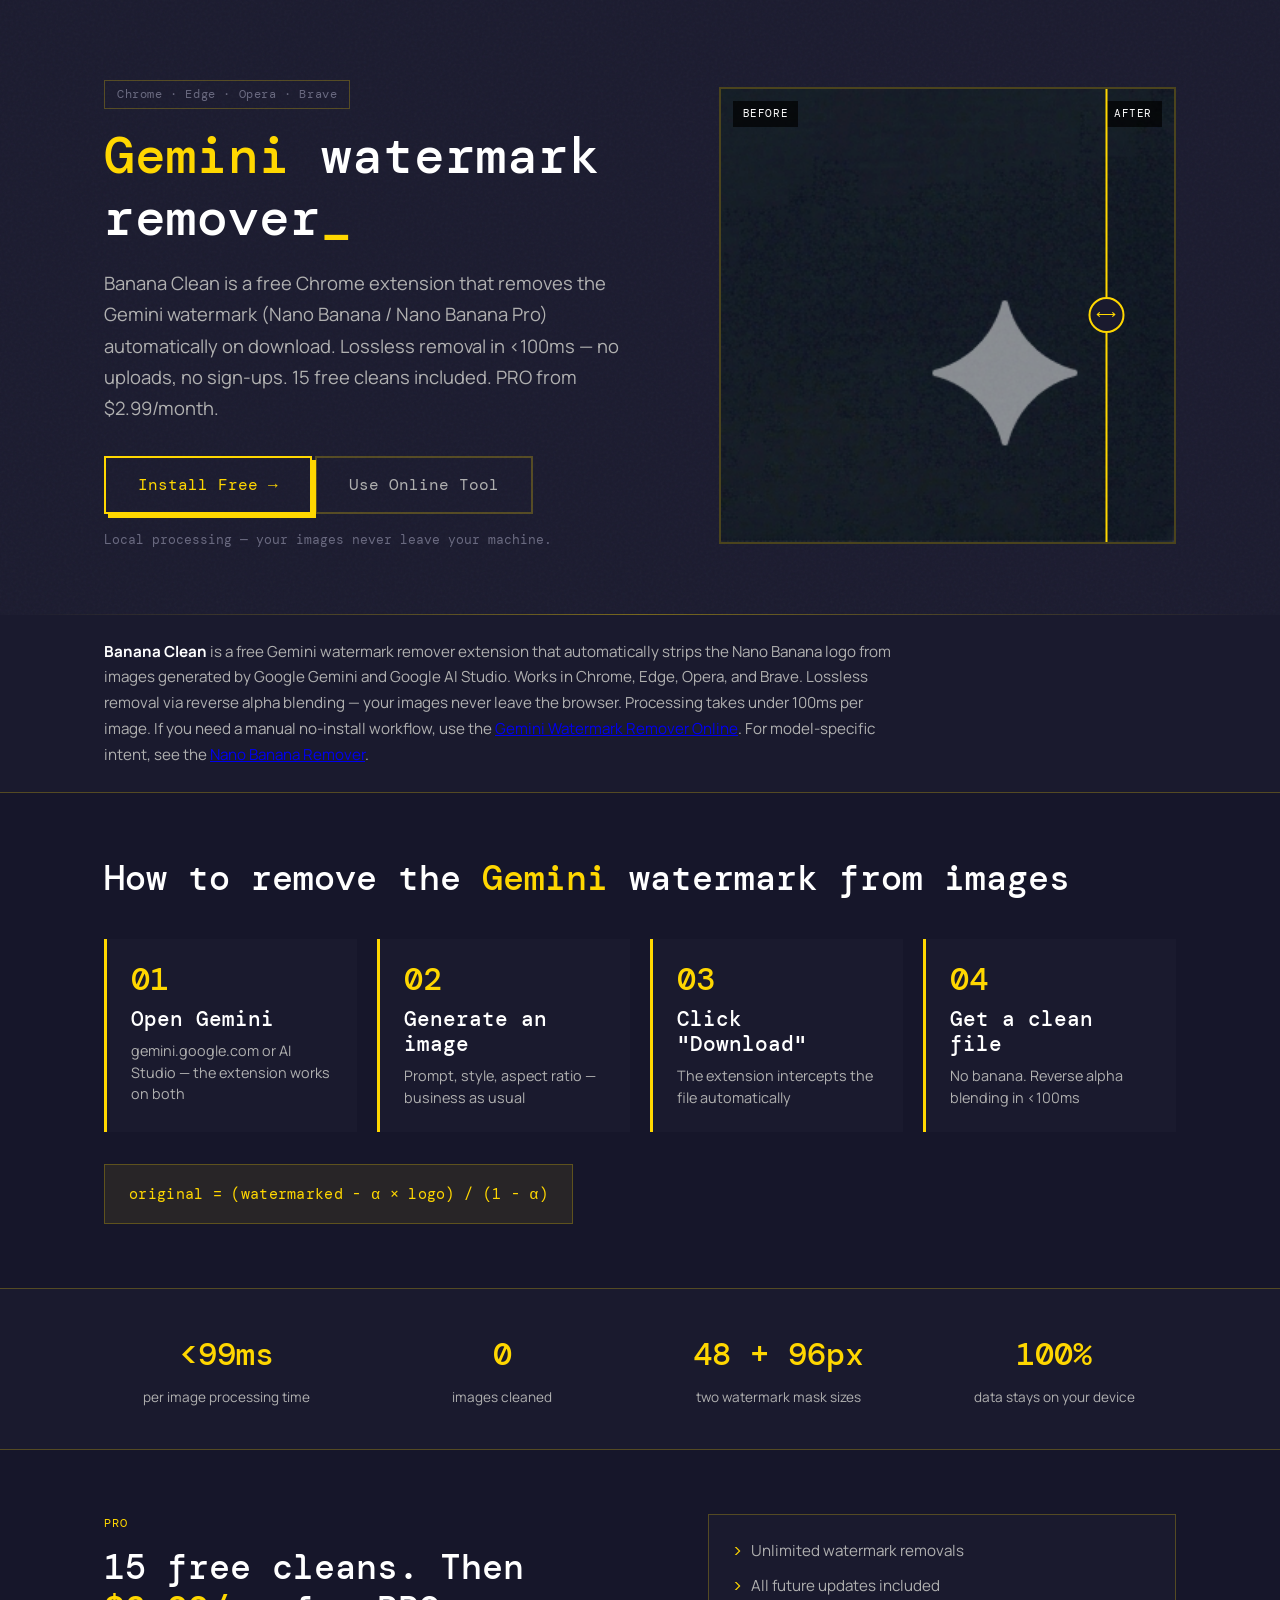
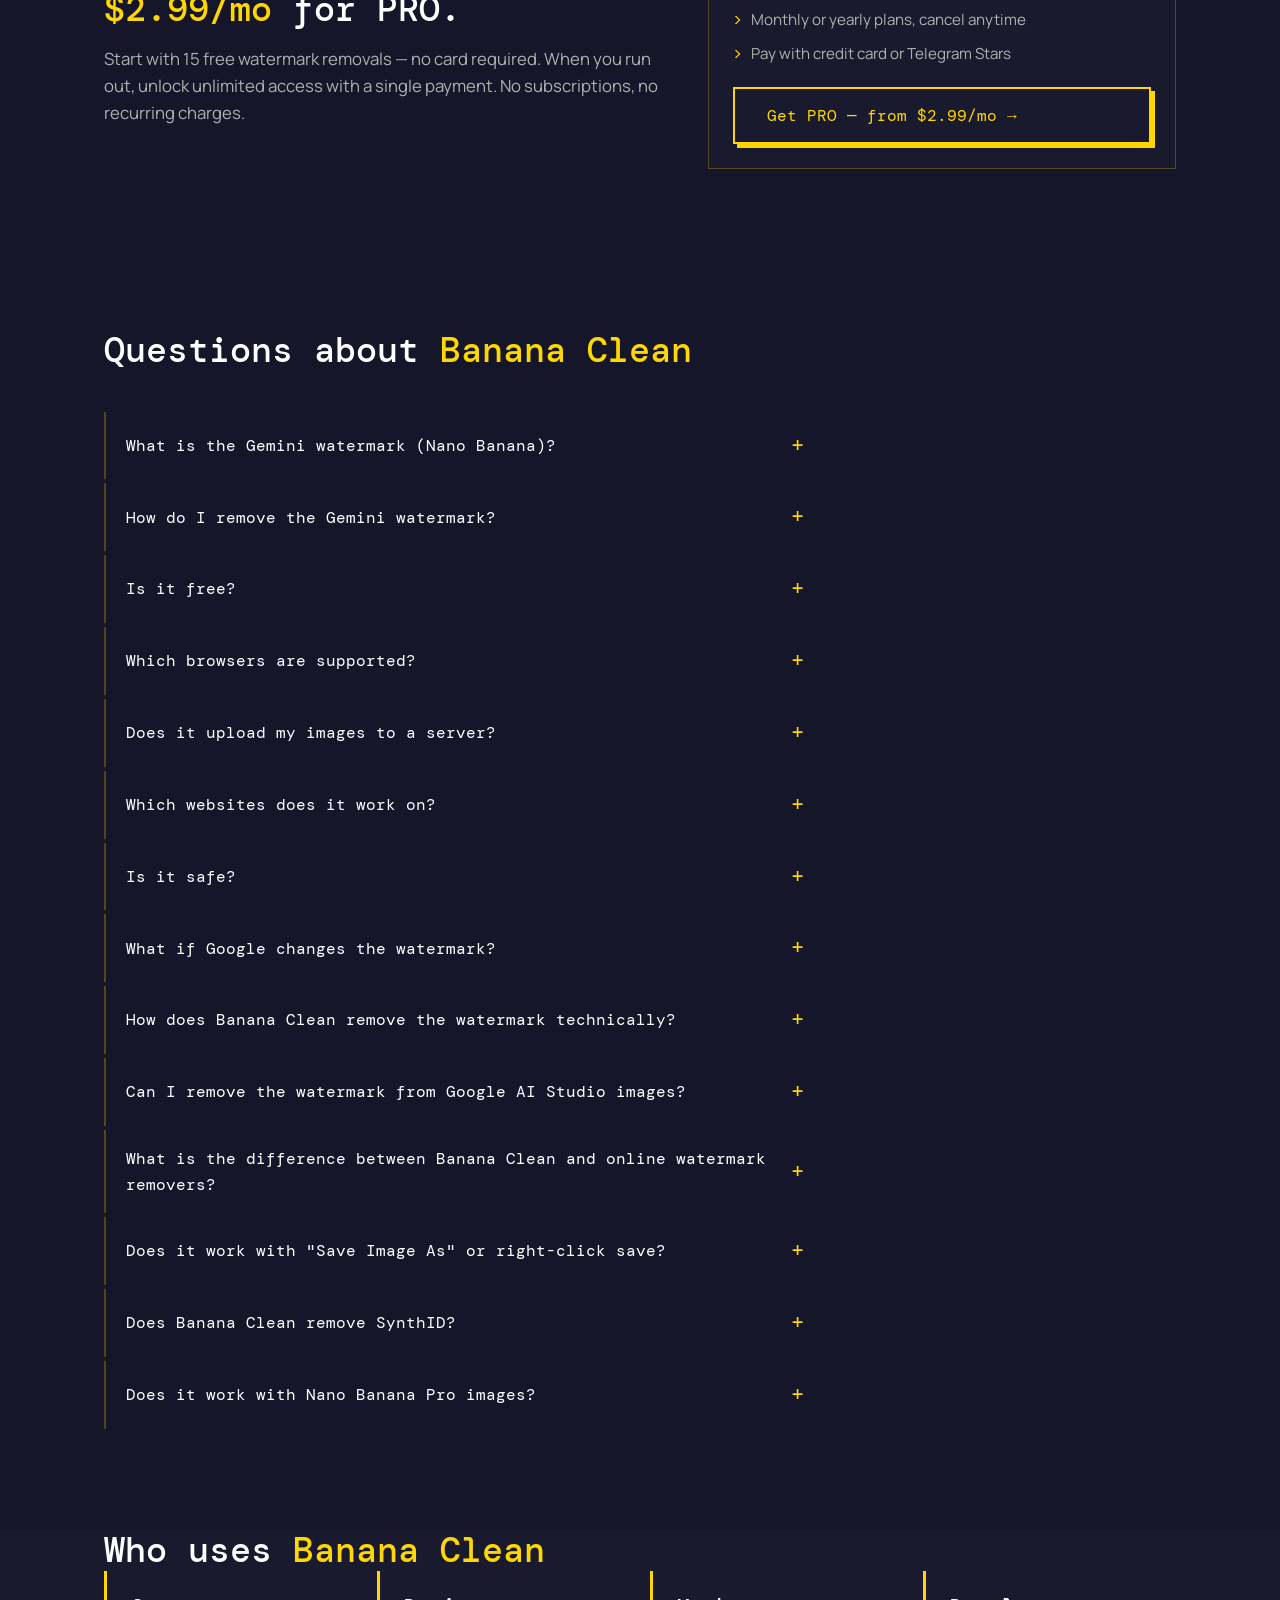
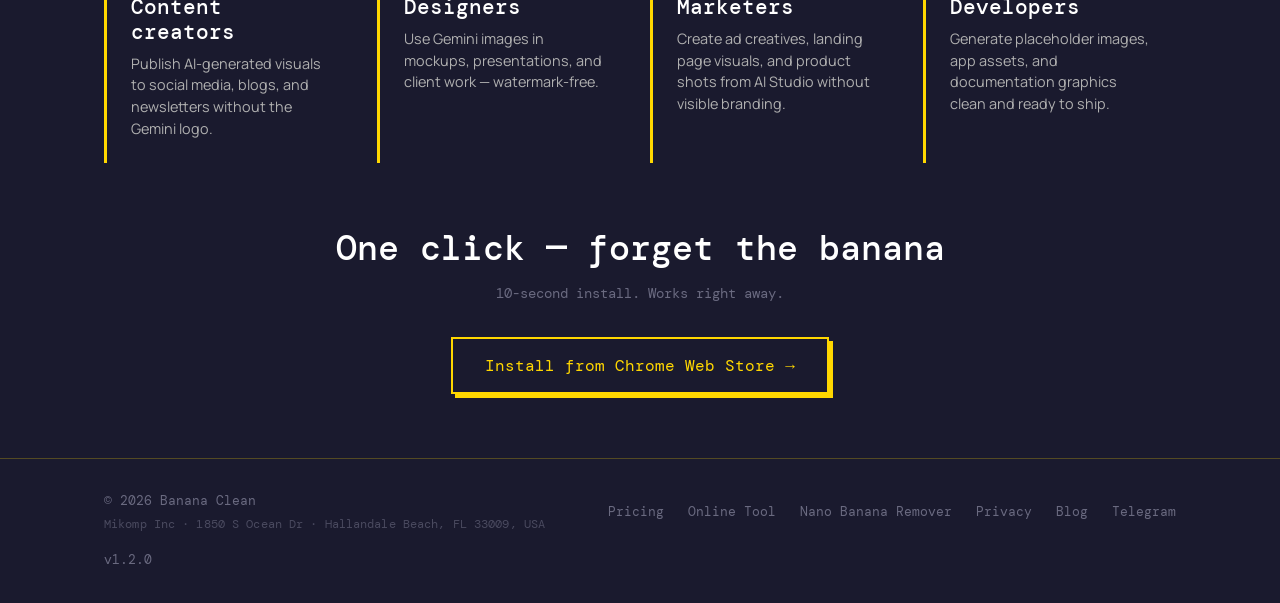
==== commit 528f32dd: "seo: усилить EN-семантику лендинга" ====
--- a/index.html
+++ b/index.html
@@ -15,8 +15,8 @@
   <meta name="robots" content="index,follow,max-snippet:-1,max-image-preview:large,max-video-preview:-1">
 
   <!-- SEO -->
-  <title>Gemini Watermark Remover — Free Chrome Extension | Banana Clean</title>
-  <meta name="description" content="Free Chrome extension — removes the Gemini Nano Banana watermark automatically when you download. Lossless, private, under 100ms. Works on Gemini and AI Studio.">
+  <title>Gemini Watermark Remover Extension - Auto Clean Downloads | Banana Clean</title>
+  <meta name="description" content="Chrome extension that removes the Gemini and Nano Banana watermark automatically when you download. Local, lossless, under 100ms. Works on Gemini and AI Studio.">
   <link rel="canonical" href="https://banana-clean.app/">
   <link rel="alternate" hreflang="en" href="https://banana-clean.app/">
   <link rel="alternate" hreflang="ru" href="https://nanobanana-clean.ru/">
@@ -31,16 +31,16 @@
   <link rel="help" type="text/plain" href="/llms.txt">
 
   <!-- OG -->
-  <meta property="og:title" content="Gemini Watermark Remover — Free Chrome Extension | Banana Clean">
-  <meta property="og:description" content="Free Gemini watermark remover. Removes the Nano Banana logo on download — lossless, local, under 100ms.">
+  <meta property="og:title" content="Gemini Watermark Remover Extension - Auto Clean Downloads | Banana Clean">
+  <meta property="og:description" content="Gemini watermark remover extension. Removes the Nano Banana logo on download - lossless, local, under 100ms.">
   <meta property="og:type" content="website">
   <meta property="og:url" content="https://banana-clean.app/">
   <meta property="og:image" content="https://banana-clean.app/og-image.png">
   <meta property="og:locale" content="en_US">
   <meta property="og:site_name" content="Banana Clean">
   <meta name="twitter:card" content="summary_large_image">
-  <meta name="twitter:title" content="Gemini Watermark Remover — Free Chrome Extension | Banana Clean">
-  <meta name="twitter:description" content="Free Gemini watermark remover. Removes the Nano Banana logo on download — lossless, local, under 100ms.">
+  <meta name="twitter:title" content="Gemini Watermark Remover Extension - Auto Clean Downloads | Banana Clean">
+  <meta name="twitter:description" content="Gemini watermark remover extension. Removes the Nano Banana logo on download - lossless, local, under 100ms.">
   <meta name="twitter:image" content="https://banana-clean.app/og-image.png">
 
   <!-- Fonts -->
@@ -323,6 +323,7 @@
         </p>
         <div class="hero__actions">
           <a href="#install" class="btn-primary" id="hero-install-link">Install Free →</a>
+          <a href="/gemini-watermark-remover" class="btn-secondary" id="hero-online-tool-link">Use Online Tool</a>
         </div>
         <div class="pricing-social-proof" id="socialProof" style="display:none">
           <span class="social-proof__item" id="proofUsers"></span>
@@ -363,6 +364,9 @@
         strips the Nano Banana logo from images generated by Google Gemini and Google AI Studio.
         Works in Chrome, Edge, Opera, and Brave. Lossless removal via reverse alpha blending
         — your images never leave the browser. Processing takes under 100ms per image.
+        If you need a manual no-install workflow, use the
+        <a href="/gemini-watermark-remover">Gemini Watermark Remover Online</a>.
+        For model-specific intent, see the <a href="/nano-banana-watermark-remover">Nano Banana Remover</a>.
       </p>
     </div>
   </section>
@@ -586,6 +590,8 @@
       <span class="footer__copy">© 2026 Banana Clean<br><small class="footer__legal">Mikomp Inc · 1850 S Ocean Dr · Hallandale Beach, FL 33009, USA</small></span>
       <nav class="footer__links">
         <a href="/pricing">Pricing</a>
+        <a href="/gemini-watermark-remover">Online Tool</a>
+        <a href="/nano-banana-watermark-remover">Nano Banana Remover</a>
         <a href="/privacy">Privacy</a>
         <a href="/blog">Blog</a>
         <a href="https://t.me/KroVik" target="_blank" rel="noopener noreferrer">Telegram</a>
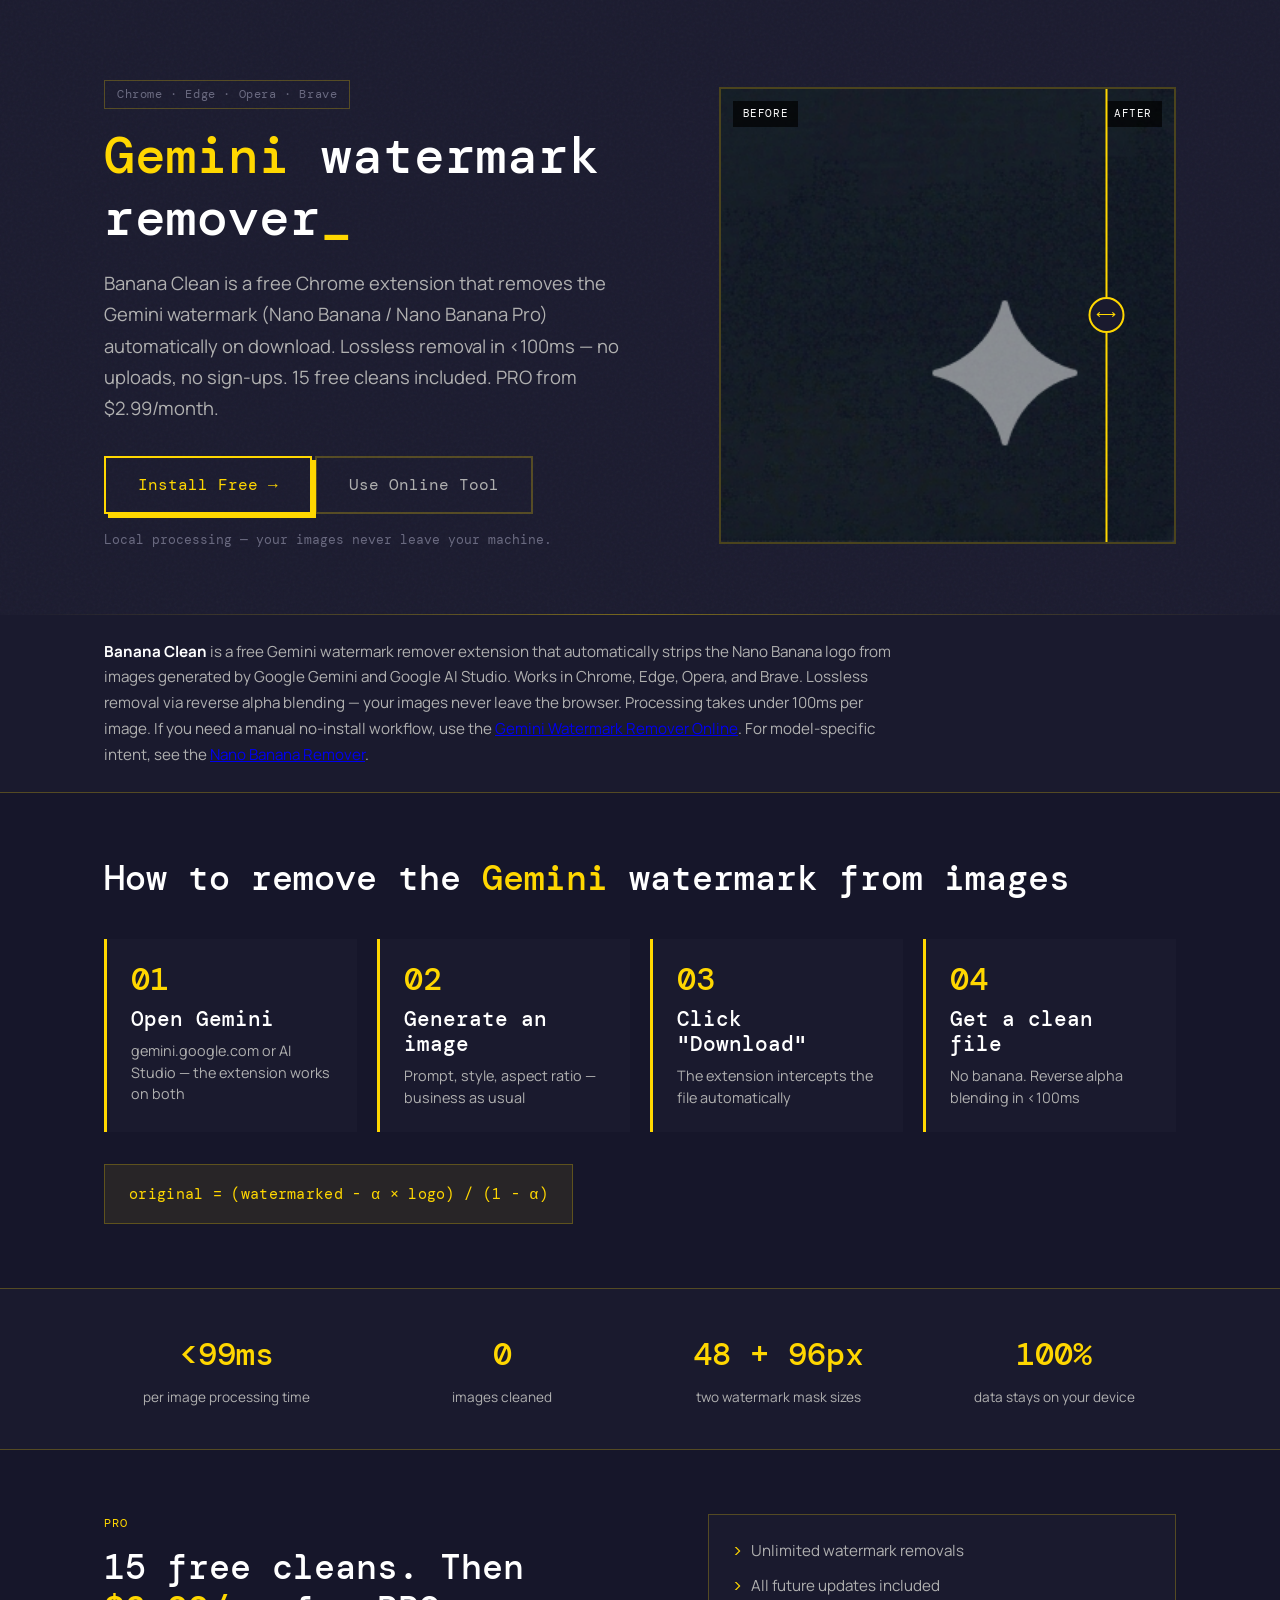
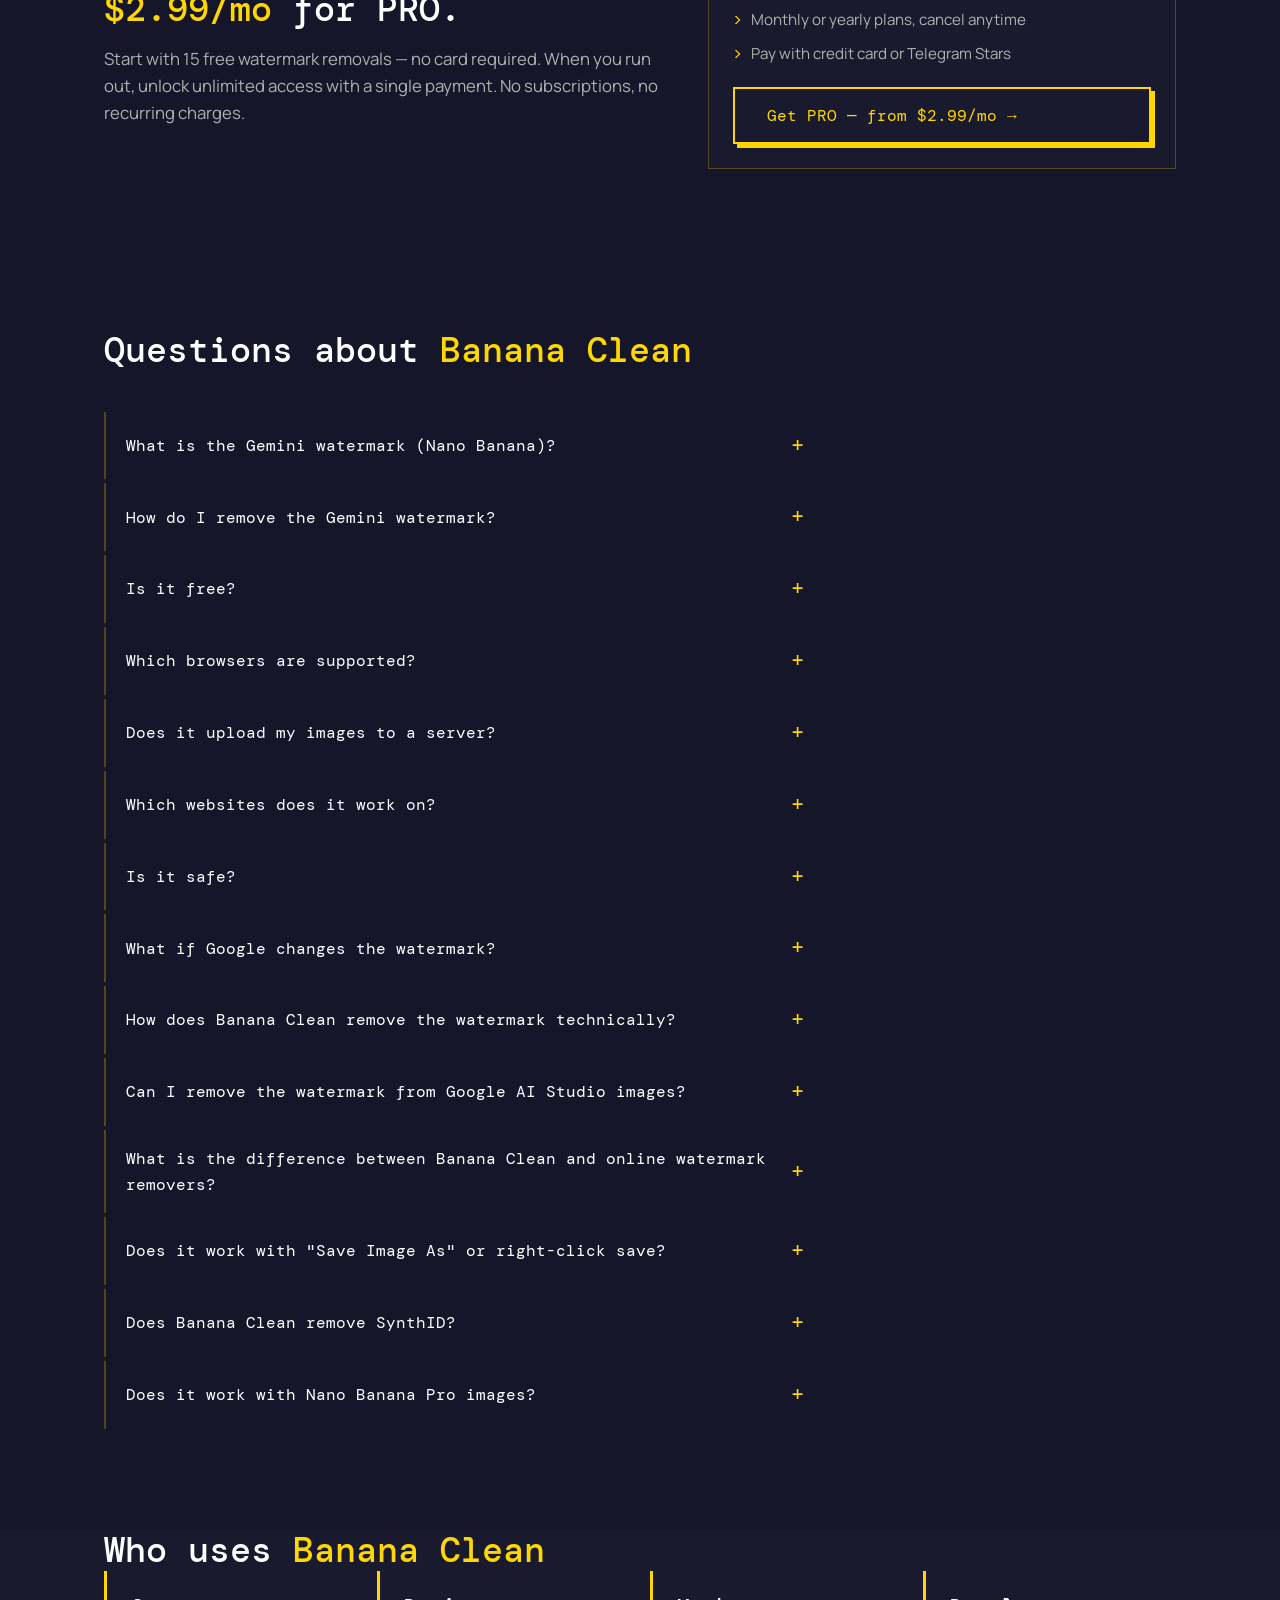
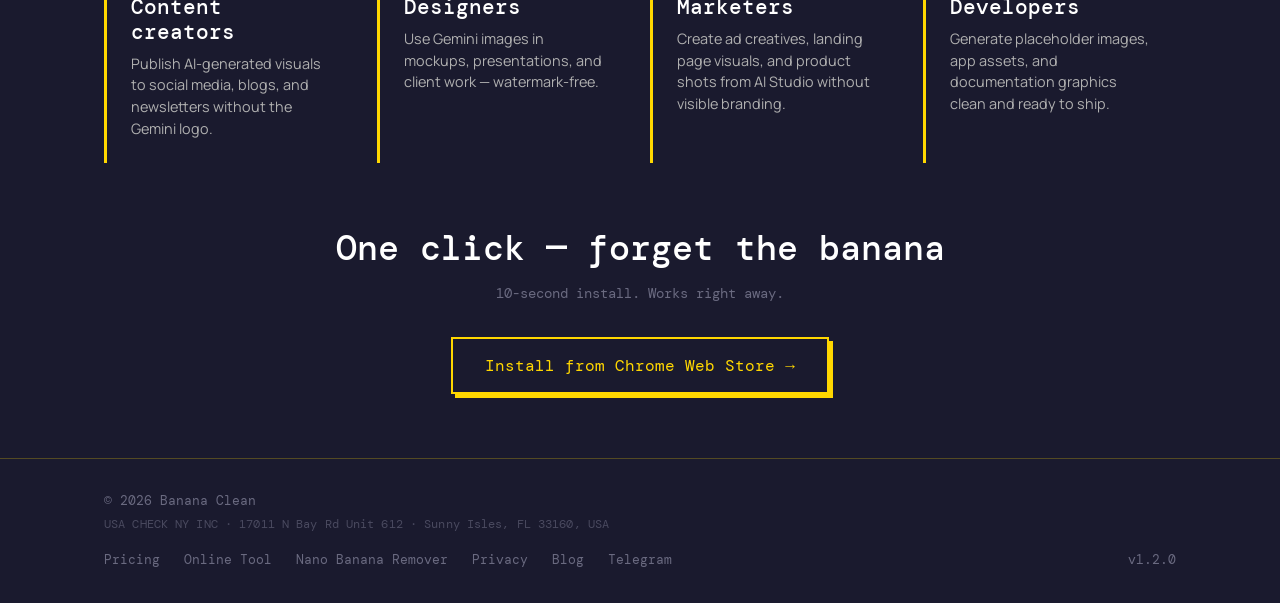
==== commit 8df4acf4: "Обновить юридические данные компании" ====
--- a/index.html
+++ b/index.html
@@ -587,7 +587,7 @@
   <!-- Footer -->
   <footer class="footer">
     <div class="container footer__inner">
-      <span class="footer__copy">© 2026 Banana Clean<br><small class="footer__legal">Mikomp Inc · 1850 S Ocean Dr · Hallandale Beach, FL 33009, USA</small></span>
+      <span class="footer__copy">© 2026 Banana Clean<br><small class="footer__legal">USA CHECK NY INC · 17011 N Bay Rd Unit 612 · Sunny Isles, FL 33160, USA</small></span>
       <nav class="footer__links">
         <a href="/pricing">Pricing</a>
         <a href="/gemini-watermark-remover">Online Tool</a>
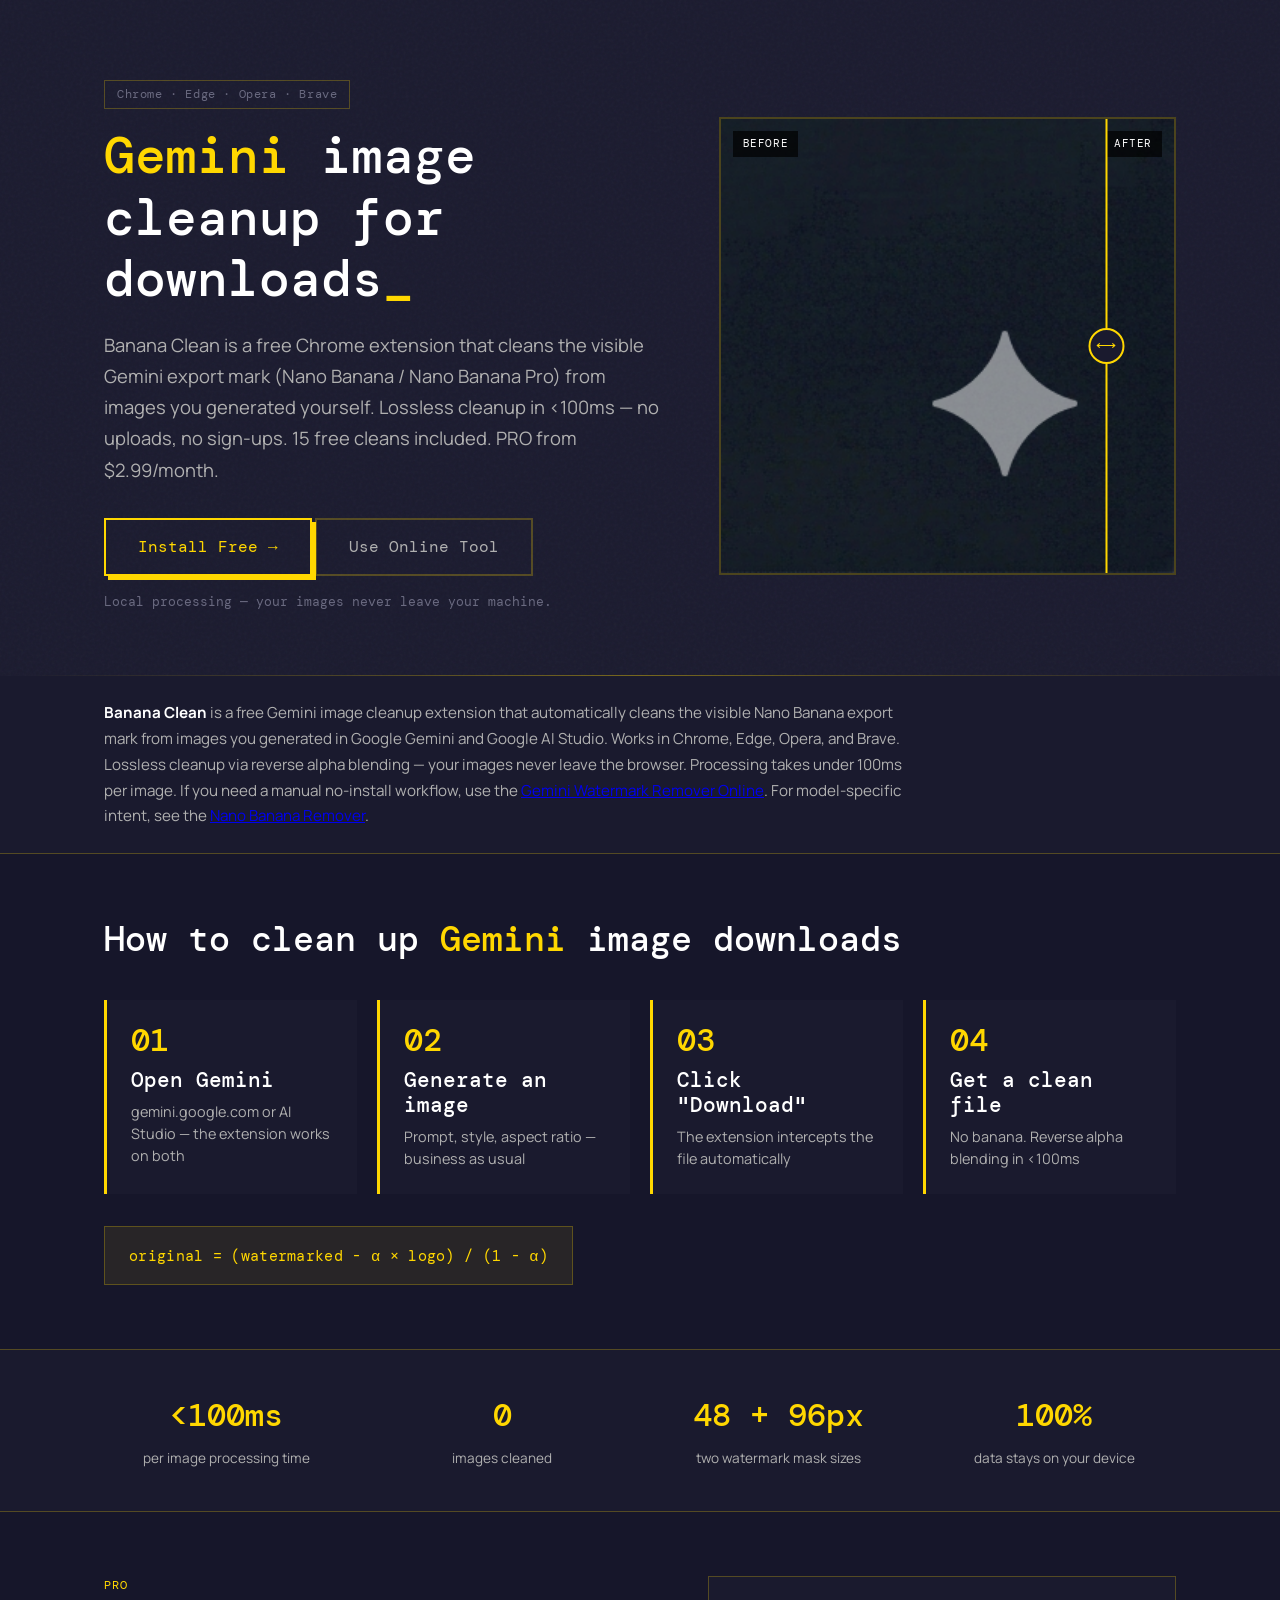
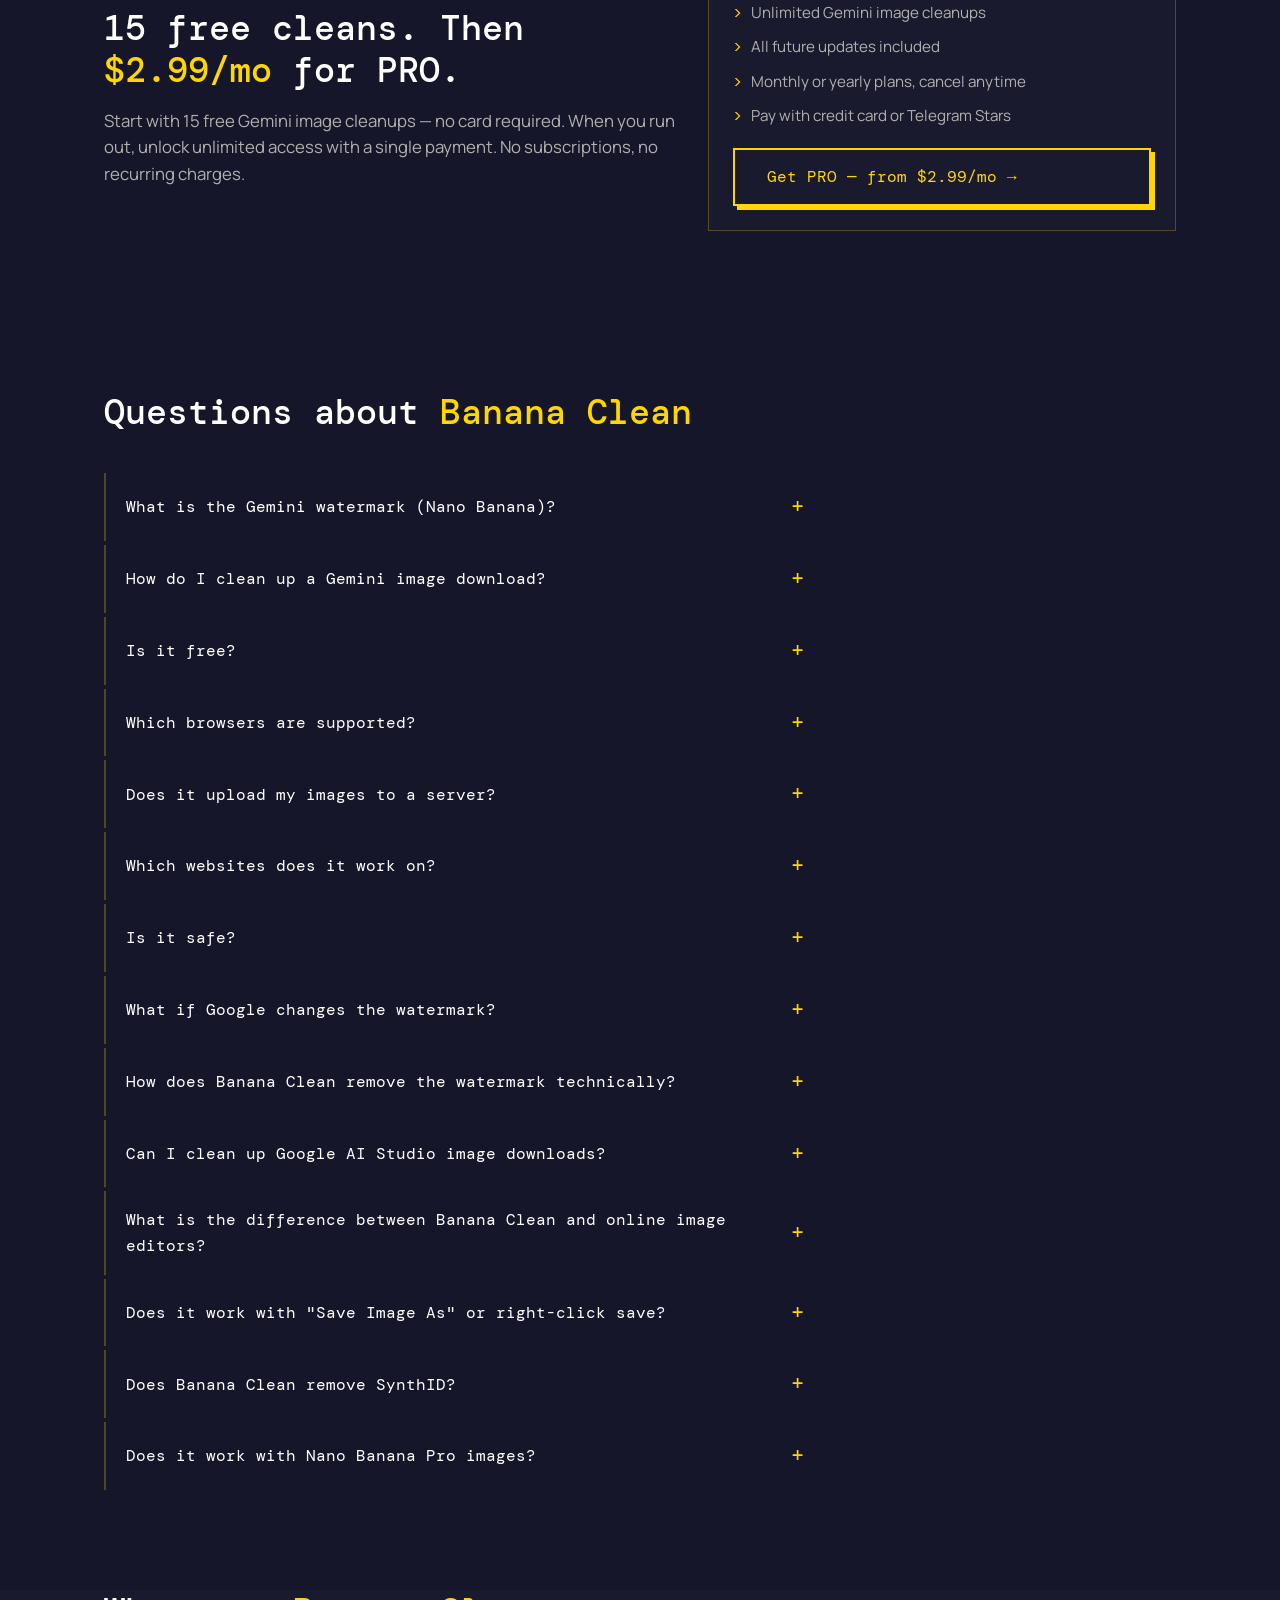
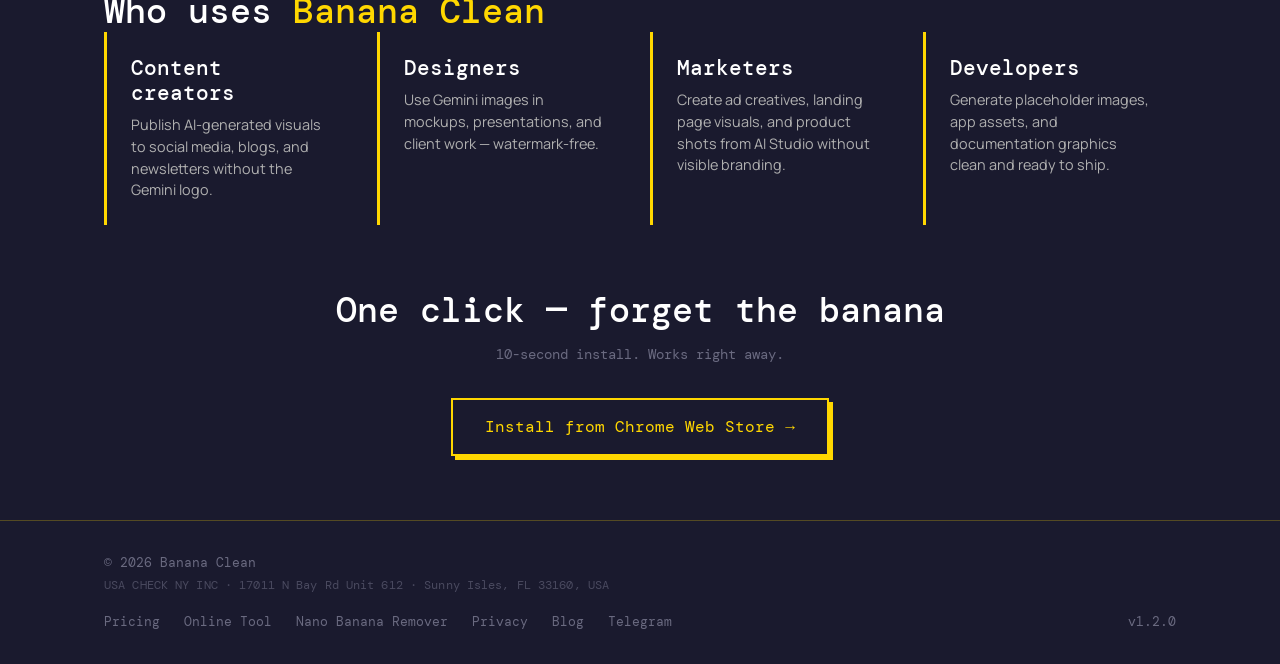
==== commit 9d7276a0: "Обновить формулировки для платежных проверок" ====
--- a/index.html
+++ b/index.html
@@ -15,8 +15,8 @@
   <meta name="robots" content="index,follow,max-snippet:-1,max-image-preview:large,max-video-preview:-1">
 
   <!-- SEO -->
-  <title>Gemini Watermark Remover Extension - Auto Clean Downloads | Banana Clean</title>
-  <meta name="description" content="Chrome extension that removes the Gemini and Nano Banana watermark automatically when you download. Local, lossless, under 100ms. Works on Gemini and AI Studio.">
+  <title>Gemini Image Cleanup Extension - Clean Downloads | Banana Clean</title>
+  <meta name="description" content="Chrome extension for Gemini image export cleanup. Cleans the visible Gemini / Nano Banana export mark from images you generated yourself. Local, lossless, under 100ms.">
   <link rel="canonical" href="https://banana-clean.app/">
   <link rel="alternate" hreflang="en" href="https://banana-clean.app/">
   <link rel="alternate" hreflang="ru" href="https://nanobanana-clean.ru/">
@@ -31,16 +31,16 @@
   <link rel="help" type="text/plain" href="/llms.txt">
 
   <!-- OG -->
-  <meta property="og:title" content="Gemini Watermark Remover Extension - Auto Clean Downloads | Banana Clean">
-  <meta property="og:description" content="Gemini watermark remover extension. Removes the Nano Banana logo on download - lossless, local, under 100ms.">
+  <meta property="og:title" content="Gemini Image Cleanup Extension - Clean Downloads | Banana Clean">
+  <meta property="og:description" content="Gemini image export cleanup for your own AI-generated images. Local, lossless, under 100ms.">
   <meta property="og:type" content="website">
   <meta property="og:url" content="https://banana-clean.app/">
   <meta property="og:image" content="https://banana-clean.app/og-image.png">
   <meta property="og:locale" content="en_US">
   <meta property="og:site_name" content="Banana Clean">
   <meta name="twitter:card" content="summary_large_image">
-  <meta name="twitter:title" content="Gemini Watermark Remover Extension - Auto Clean Downloads | Banana Clean">
-  <meta name="twitter:description" content="Gemini watermark remover extension. Removes the Nano Banana logo on download - lossless, local, under 100ms.">
+  <meta name="twitter:title" content="Gemini Image Cleanup Extension - Clean Downloads | Banana Clean">
+  <meta name="twitter:description" content="Gemini image export cleanup for your own AI-generated images. Local, lossless, under 100ms.">
   <meta name="twitter:image" content="https://banana-clean.app/og-image.png">
 
   <!-- Fonts -->
@@ -93,7 +93,7 @@
     "@type": "SoftwareApplication",
     "name": "Banana Clean",
     "alternateName": ["Gemini Watermark Remover", "Nano Banana Watermark Remover"],
-    "description": "Free Chrome extension that removes the Gemini watermark (Nano Banana / Nano Banana Pro) from AI-generated images on download. Lossless local processing in under 100ms.",
+    "description": "Free Chrome extension for Gemini image export cleanup. It cleans the visible Nano Banana export mark from your own AI-generated images on download. Lossless local processing in under 100ms.",
     "keywords": "gemini watermark remover, nano banana watermark, remove gemini watermark, ai studio watermark, nano banana pro watermark remover",
     "applicationCategory": "BrowserExtension",
     "operatingSystem": "Chrome, Edge, Opera, Brave",
@@ -101,12 +101,12 @@
     "datePublished": "2026-02-28",
     "screenshot": "https://banana-clean.app/og-image.png",
     "featureList": [
-      "Automatic Gemini watermark removal on download",
+      "Automatic Gemini image export cleanup on download",
       "Lossless reverse alpha blending in under 100ms",
       "Local processing — no server uploads, no privacy risk",
       "Works on gemini.google.com and aistudio.google.com",
-      "Supports Nano Banana and Nano Banana Pro watermarks",
-      "48x48 and 96x96 pixel pre-computed watermark masks"
+      "Supports the visible Nano Banana and Nano Banana Pro export marks",
+      "48x48 and 96x96 pixel pre-computed export mark masks"
     ],
     "installUrl": "https://chromewebstore.google.com/detail/banana-clean-—-remove-gem/kodhinmeeokhkhelmmpnflnhapifgfah",
     "downloadUrl": "https://chromewebstore.google.com/detail/banana-clean-—-remove-gem/kodhinmeeokhkhelmmpnflnhapifgfah",
@@ -127,7 +127,7 @@
       "author": { "@type": "Person", "name": "Chrome Web Store User" },
       "datePublished": "2026-03-15",
       "reviewRating": { "@type": "Rating", "ratingValue": "5", "bestRating": "5" },
-      "reviewBody": "Works perfectly, removes the watermark instantly on download."
+      "reviewBody": "Works perfectly, cleans the export mark instantly on download."
     },
     "author": {
       "@type": "Organization",
@@ -158,8 +158,8 @@
   {
     "@context": "https://schema.org",
     "@type": "HowTo",
-    "name": "How to Remove the Gemini Watermark from AI-Generated Images",
-    "description": "Remove the Nano Banana watermark from Gemini and Google AI Studio images using the Banana Clean browser extension. Takes under 10 seconds.",
+    "name": "How to clean up Gemini image downloads",
+    "description": "Clean the visible Nano Banana export mark from your own Gemini and Google AI Studio images using the Banana Clean browser extension. Takes under 10 seconds.",
     "totalTime": "PT10S",
     "tool": {
       "@type": "HowToTool",
@@ -210,10 +210,10 @@
       },
       {
         "@type": "Question",
-        "name": "How do I remove the Gemini watermark?",
-        "acceptedAnswer": {
-          "@type": "Answer",
-          "text": "Install Banana Clean from the Chrome Web Store. The extension intercepts downloads from Gemini and AI Studio and removes the watermark automatically. Generate an image, click Download, get a clean file."
+        "name": "How do I clean up a Gemini image download?",
+        "acceptedAnswer": {
+          "@type": "Answer",
+          "text": "Install Banana Clean from the Chrome Web Store. The extension intercepts downloads from Gemini and AI Studio and cleans the visible export mark automatically. Generate an image, click Download, get a clean file."
         }
       },
       {
@@ -237,7 +237,7 @@
         "name": "Does it upload my images to a server?",
         "acceptedAnswer": {
           "@type": "Answer",
-          "text": "No. The watermark removal runs entirely in your browser using the Canvas API. Your images never leave your machine."
+          "text": "No. Image cleanup runs entirely in your browser using the Canvas API. Your images never leave your machine."
         }
       },
       {
@@ -266,7 +266,7 @@
       },
       {
         "@type": "Question",
-        "name": "Can I remove the watermark from Google AI Studio images?",
+        "name": "Can I clean up Google AI Studio image downloads?",
         "acceptedAnswer": {
           "@type": "Answer",
           "text": "Yes. Banana Clean works on both gemini.google.com and aistudio.google.com. AI Studio uses the same Nano Banana watermark."
@@ -274,7 +274,7 @@
       },
       {
         "@type": "Question",
-        "name": "What is the difference between Banana Clean and online watermark removers?",
+        "name": "What is the difference between Banana Clean and online image editors?",
         "acceptedAnswer": {
           "@type": "Answer",
           "text": "Online tools require uploading images to a server. Banana Clean runs locally in your browser — no uploads, no waiting, no privacy risk. Processing takes under 100ms vs several seconds for online tools."
@@ -285,7 +285,7 @@
         "name": "Does it work with Save Image As or right-click save?",
         "acceptedAnswer": {
           "@type": "Answer",
-          "text": "No. Banana Clean intercepts the official Download button in Gemini and AI Studio. Use the Download button for best quality and automatic watermark removal."
+          "text": "No. Banana Clean intercepts the official Download button in Gemini and AI Studio. Use the Download button for best quality and automatic image cleanup."
         }
       },
       {
@@ -293,7 +293,7 @@
         "name": "Does Banana Clean remove SynthID?",
         "acceptedAnswer": {
           "@type": "Answer",
-          "text": "No. Google embeds two watermarks: the visible Nano Banana logo (removed by Banana Clean) and SynthID — an invisible watermark in pixel data by Google DeepMind. SynthID cannot be removed without destroying image quality. Banana Clean only removes the visible logo."
+          "text": "No. Google embeds two provenance signals: the visible Nano Banana logo in the corner and SynthID — an invisible signal in pixel data by Google DeepMind. SynthID cannot be removed without destroying image quality. Banana Clean only cleans the visible export mark."
         }
       },
       {
@@ -301,7 +301,7 @@
         "name": "Does it work with Nano Banana Pro images?",
         "acceptedAnswer": {
           "@type": "Answer",
-          "text": "Yes. Nano Banana Pro uses the same visible watermark. Banana Clean removes it from both standard and Pro variants with masks for 48x48 and 96x96 pixel watermarks."
+          "text": "Yes. Nano Banana Pro uses the same visible export mark. Banana Clean cleans it from both standard and Pro variants with masks for 48x48 and 96x96 pixel marks."
         }
       }
     ]
@@ -315,10 +315,10 @@
     <div class="container hero__grid">
       <div class="hero__text">
         <p class="hero__badge">Chrome · Edge · Opera · Brave</p>
-        <h1><span class="accent">Gemini</span> watermark remover<span class="cursor" aria-hidden="true">_</span></h1>
+        <h1><span class="accent">Gemini</span> image cleanup for downloads<span class="cursor" aria-hidden="true">_</span></h1>
         <p class="hero__subtitle">
-          Banana Clean is a free Chrome extension that removes the Gemini watermark (Nano Banana / Nano Banana Pro)
-          automatically on download. Lossless removal in&nbsp;&lt;100ms — no uploads, no sign-ups.
+          Banana Clean is a free Chrome extension that cleans the visible Gemini export mark (Nano Banana / Nano Banana Pro)
+          from images you generated yourself. Lossless cleanup in&nbsp;&lt;100ms — no uploads, no sign-ups.
           15 free cleans included. PRO from $2.99/month.
         </p>
         <div class="hero__actions">
@@ -336,13 +336,13 @@
         <div class="ba-slider" id="ba-slider">
           <div class="ba-slider__before">
             <div class="ba-slider__img">
-              <img src="assets/hero_before_zoom.png" alt="Close-up of an image with the Gemini watermark" loading="eager">
+              <img src="assets/hero_before_zoom.png" alt="Close-up of an image with the visible Gemini export mark" loading="eager">
             </div>
             <span class="ba-slider__label">BEFORE</span>
           </div>
           <div class="ba-slider__after">
             <div class="ba-slider__img">
-              <img src="assets/hero_after_zoom.png" alt="Close-up of the same image after watermark removal" loading="eager">
+              <img src="assets/hero_after_zoom.png" alt="Close-up of the same image after export cleanup" loading="eager">
             </div>
             <span class="ba-slider__label">AFTER</span>
           </div>
@@ -360,9 +360,9 @@
   <section class="geo-intro" id="about">
     <div class="container">
       <p class="geo-intro__text">
-        <strong>Banana Clean</strong> is a free Gemini watermark remover extension that automatically
-        strips the Nano Banana logo from images generated by Google Gemini and Google AI Studio.
-        Works in Chrome, Edge, Opera, and Brave. Lossless removal via reverse alpha blending
+        <strong>Banana Clean</strong> is a free Gemini image cleanup extension that automatically
+        cleans the visible Nano Banana export mark from images you generated in Google Gemini and Google AI Studio.
+        Works in Chrome, Edge, Opera, and Brave. Lossless cleanup via reverse alpha blending
         — your images never leave the browser. Processing takes under 100ms per image.
         If you need a manual no-install workflow, use the
         <a href="/gemini-watermark-remover">Gemini Watermark Remover Online</a>.
@@ -374,7 +374,7 @@
   <!-- How it works -->
   <section class="steps section-alt" id="how">
     <div class="container">
-      <h2>How to remove the <span class="accent">Gemini</span> watermark from images</h2>
+      <h2>How to clean up <span class="accent">Gemini</span> image downloads</h2>
       <div class="steps__grid">
         <div class="step-card">
           <span class="step-card__num accent">01</span>
@@ -434,14 +434,14 @@
         <p class="pro-soon__eyebrow">PRO</p>
         <h2>15 free cleans. Then <span class="accent">$2.99/mo</span> for PRO.</h2>
         <p>
-          Start with 15 free watermark removals — no card required.
+          Start with 15 free Gemini image cleanups — no card required.
           When you run out, unlock unlimited access with a single payment.
           No subscriptions, no recurring charges.
         </p>
       </div>
       <div class="pro-soon__card">
         <ul class="pro-soon__list">
-          <li>Unlimited watermark removals</li>
+          <li>Unlimited Gemini image cleanups</li>
           <li>All future updates included</li>
           <li>Monthly or yearly plans, cancel anytime</li>
           <li>Pay with credit card or Telegram Stars</li>
@@ -463,9 +463,9 @@
           </div>
         </details>
         <details class="faq__item">
-          <summary>How do I remove the Gemini watermark?</summary>
-          <div class="faq__answer">
-            <p>Install Banana Clean from the Chrome Web Store. The extension intercepts downloads from Gemini and AI Studio and removes the watermark automatically. Generate an image, click Download, get a clean file.</p>
+          <summary>How do I clean up a Gemini image download?</summary>
+          <div class="faq__answer">
+            <p>Install Banana Clean from the Chrome Web Store. The extension intercepts downloads from Gemini and AI Studio and cleans the visible export mark automatically. Generate an image, click Download, get a clean file.</p>
           </div>
         </details>
         <details class="faq__item">
@@ -483,7 +483,7 @@
         <details class="faq__item">
           <summary>Does it upload my images to a server?</summary>
           <div class="faq__answer">
-            <p>No. Watermark removal runs entirely in your browser using the Canvas API. Your images never leave your machine. The extension sends only anonymous usage events for product analytics.</p>
+            <p>No. Image cleanup runs entirely in your browser using the Canvas API. Your images never leave your machine. The extension sends only anonymous usage events for product analytics.</p>
           </div>
         </details>
         <details class="faq__item">
@@ -511,33 +511,33 @@
           </div>
         </details>
         <details class="faq__item">
-          <summary>Can I remove the watermark from Google AI Studio images?</summary>
+          <summary>Can I clean up Google AI Studio image downloads?</summary>
           <div class="faq__answer">
             <p>Yes. Banana Clean works on both gemini.google.com and aistudio.google.com. Google AI Studio uses the same Nano Banana image generator, so the watermark is identical and removed the same way.</p>
           </div>
         </details>
         <details class="faq__item">
-          <summary>What is the difference between Banana Clean and online watermark removers?</summary>
-          <div class="faq__answer">
-            <p>Online tools require you to upload your image to a third-party server. Banana Clean works as a browser extension — it intercepts the download automatically and removes the watermark locally in your browser. No uploads, no waiting, no privacy risk. Processing takes under 100ms vs several seconds for online tools.</p>
+          <summary>What is the difference between Banana Clean and online image editors?</summary>
+          <div class="faq__answer">
+            <p>Online tools require you to upload your image to a third-party server. Banana Clean works as a browser extension — it intercepts the download automatically and cleans the export mark locally in your browser. No uploads, no waiting, no privacy risk. Processing takes under 100ms vs several seconds for online tools.</p>
           </div>
         </details>
         <details class="faq__item">
           <summary>Does it work with "Save Image As" or right-click save?</summary>
           <div class="faq__answer">
-            <p>No. Banana Clean intercepts the official Download button in Gemini and AI Studio. Right-click "Save Image As" saves the in-chat preview which may be lower resolution. Use the Download button for the best quality and automatic watermark removal.</p>
+            <p>No. Banana Clean intercepts the official Download button in Gemini and AI Studio. Right-click "Save Image As" saves the in-chat preview which may be lower resolution. Use the Download button for the best quality and automatic image cleanup.</p>
           </div>
         </details>
         <details class="faq__item">
           <summary>Does Banana Clean remove SynthID?</summary>
           <div class="faq__answer">
-            <p>No. Google embeds two types of watermarks: the visible Nano Banana logo in the corner (this is what Banana Clean removes) and SynthID — an invisible watermark baked into pixel data by Google DeepMind. SynthID cannot be removed by any tool without destroying the image quality. Banana Clean only removes the visible logo.</p>
+            <p>No. Google embeds two provenance signals: the visible Nano Banana logo in the corner (this is what Banana Clean cleans) and SynthID — an invisible signal baked into pixel data by Google DeepMind. SynthID cannot be removed by any tool without destroying the image quality. Banana Clean only cleans the visible export mark.</p>
           </div>
         </details>
         <details class="faq__item">
           <summary>Does it work with Nano Banana Pro images?</summary>
           <div class="faq__answer">
-            <p>Yes. Nano Banana Pro uses the same visible watermark as the standard Nano Banana model. Banana Clean removes it from both. The extension ships with masks for both 48x48 and 96x96 pixel watermarks used across all Nano Banana variants.</p>
+            <p>Yes. Nano Banana Pro uses the same visible export mark as the standard Nano Banana model. Banana Clean cleans it from both. The extension ships with masks for both 48x48 and 96x96 pixel marks used across all Nano Banana variants.</p>
           </div>
         </details>
       </div>
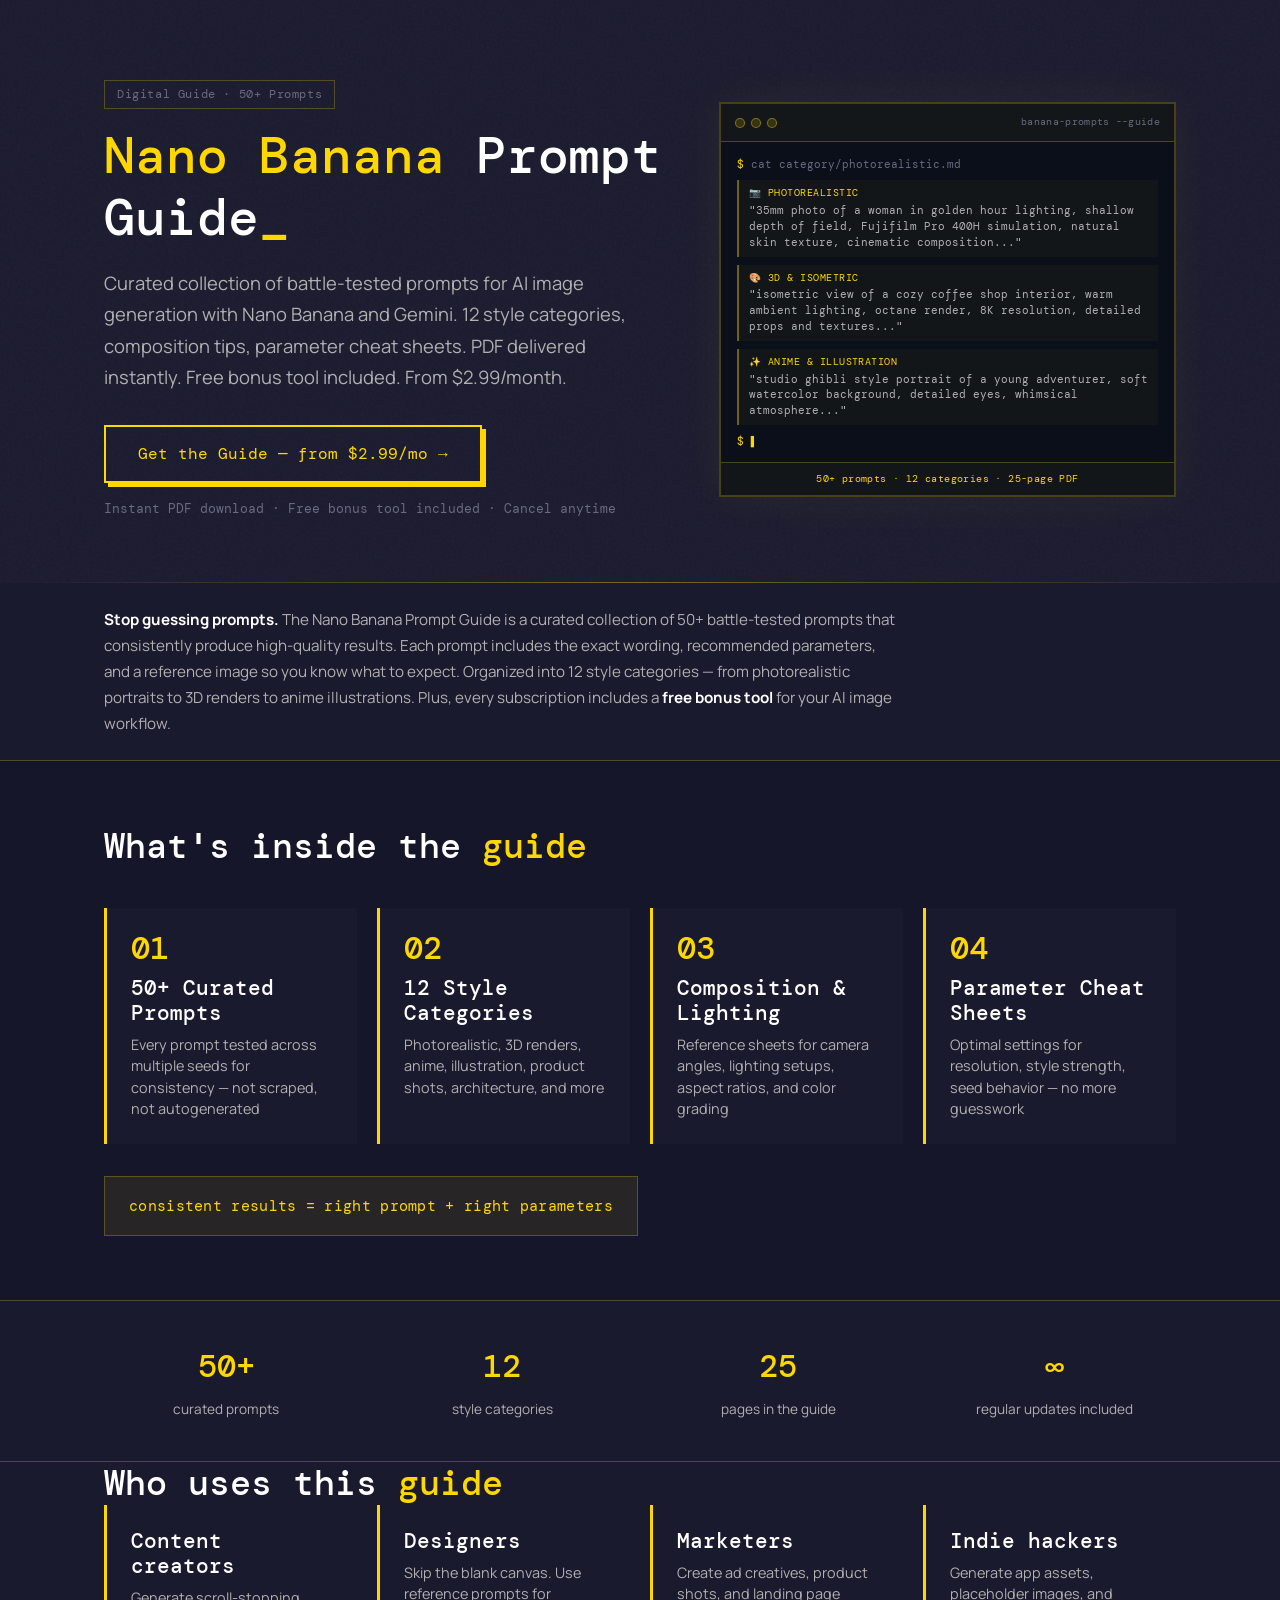
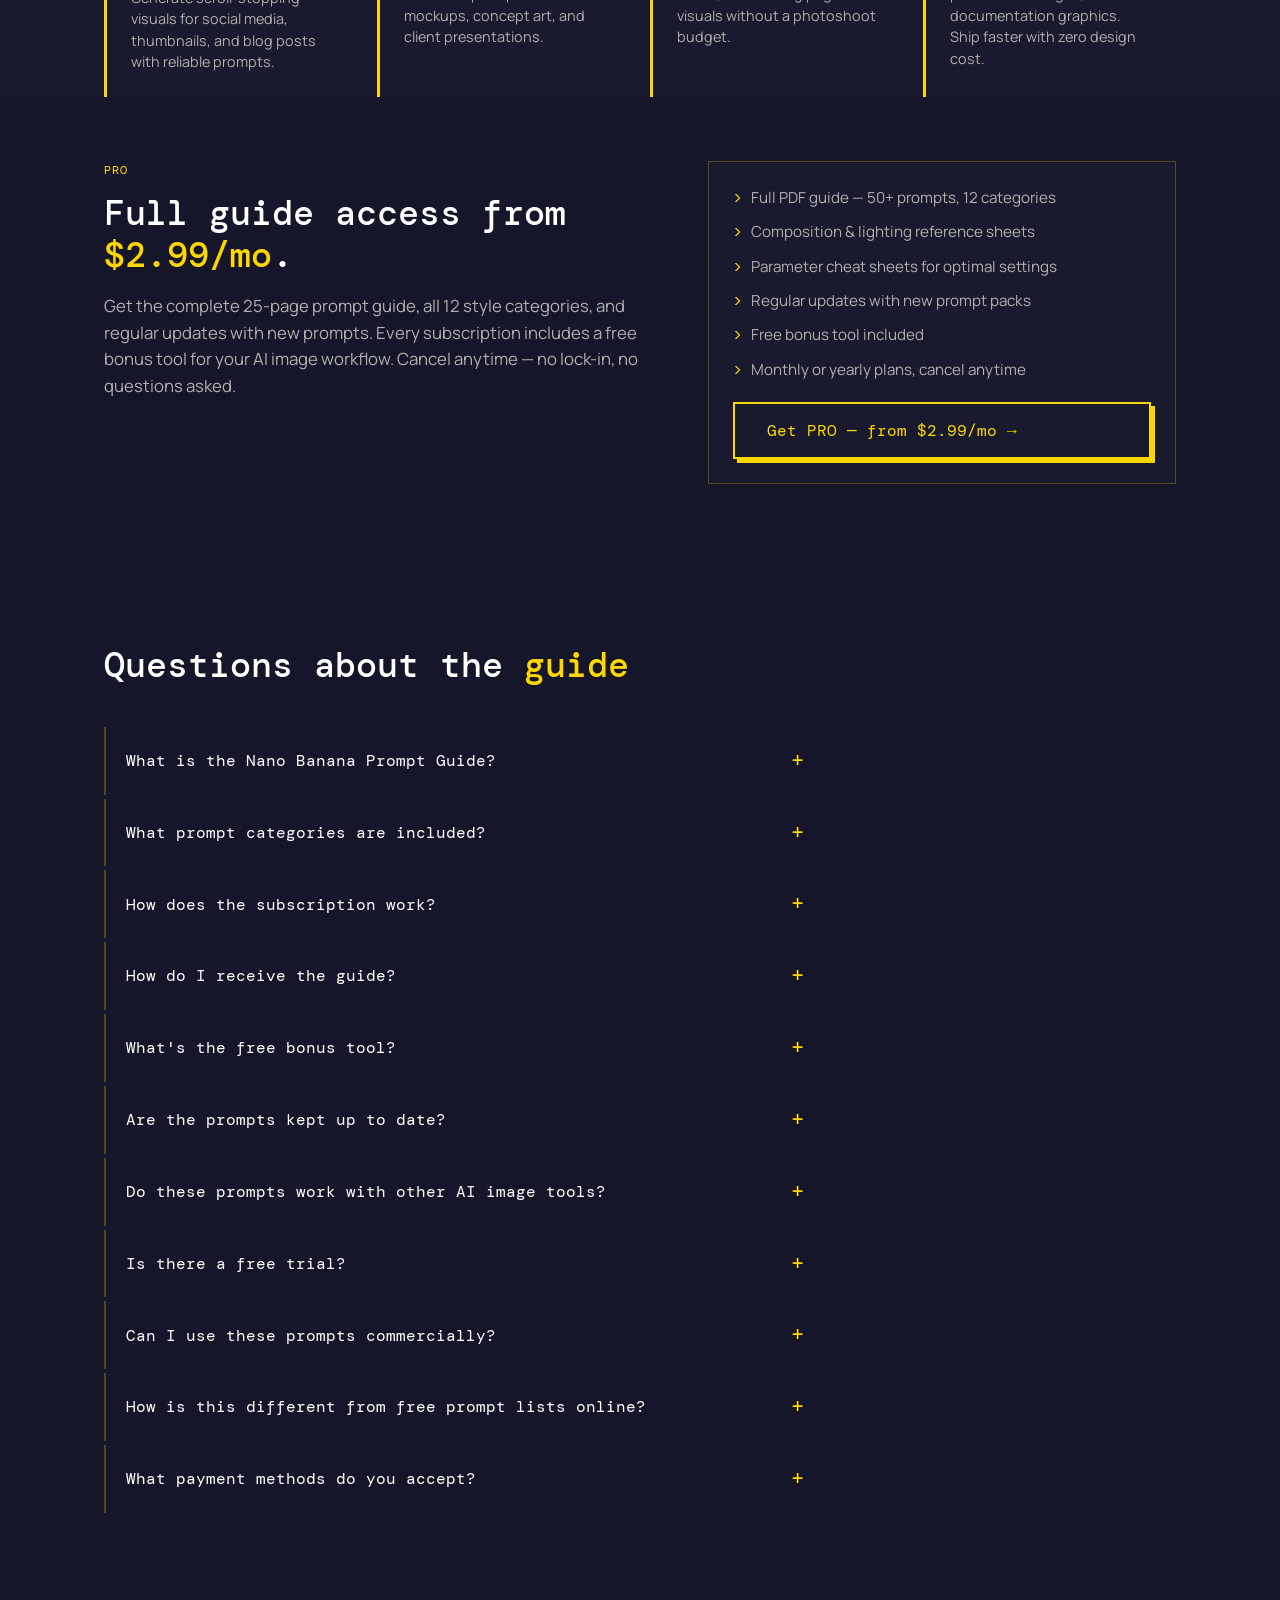
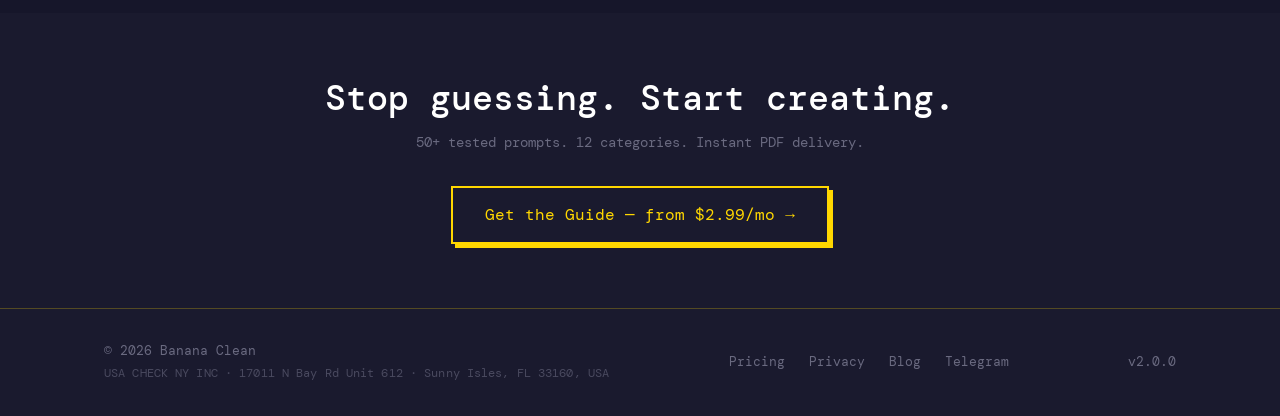
==== commit 345c5834: "Перепаковать лендинг под prompt guide" ====
--- a/index.html
+++ b/index.html
@@ -15,8 +15,8 @@
   <meta name="robots" content="index,follow,max-snippet:-1,max-image-preview:large,max-video-preview:-1">
 
   <!-- SEO -->
-  <title>Gemini Image Cleanup Extension - Clean Downloads | Banana Clean</title>
-  <meta name="description" content="Chrome extension for Gemini image export cleanup. Cleans the visible Gemini / Nano Banana export mark from images you generated yourself. Local, lossless, under 100ms.">
+  <title>Nano Banana Prompt Guide — Curated Prompts for AI Image Generation | Banana Clean</title>
+  <meta name="description" content="50+ curated, battle-tested prompts for Nano Banana and Gemini image generation. Style categories, composition tips, parameter cheat sheets. PDF delivered instantly.">
   <link rel="canonical" href="https://banana-clean.app/">
   <link rel="alternate" hreflang="en" href="https://banana-clean.app/">
   <link rel="alternate" hreflang="ru" href="https://nanobanana-clean.ru/">
@@ -31,16 +31,16 @@
   <link rel="help" type="text/plain" href="/llms.txt">
 
   <!-- OG -->
-  <meta property="og:title" content="Gemini Image Cleanup Extension - Clean Downloads | Banana Clean">
-  <meta property="og:description" content="Gemini image export cleanup for your own AI-generated images. Local, lossless, under 100ms.">
+  <meta property="og:title" content="Nano Banana Prompt Guide — Curated Prompts for AI Image Generation | Banana Clean">
+  <meta property="og:description" content="50+ curated prompts for Nano Banana and Gemini. Style categories, composition tips, PDF delivered instantly.">
   <meta property="og:type" content="website">
   <meta property="og:url" content="https://banana-clean.app/">
   <meta property="og:image" content="https://banana-clean.app/og-image.png">
   <meta property="og:locale" content="en_US">
   <meta property="og:site_name" content="Banana Clean">
   <meta name="twitter:card" content="summary_large_image">
-  <meta name="twitter:title" content="Gemini Image Cleanup Extension - Clean Downloads | Banana Clean">
-  <meta name="twitter:description" content="Gemini image export cleanup for your own AI-generated images. Local, lossless, under 100ms.">
+  <meta name="twitter:title" content="Nano Banana Prompt Guide — Curated Prompts for AI Image Generation | Banana Clean">
+  <meta name="twitter:description" content="50+ curated prompts for Nano Banana and Gemini. Style categories, composition tips, PDF delivered instantly.">
   <meta name="twitter:image" content="https://banana-clean.app/og-image.png">
 
   <!-- Fonts -->
@@ -58,9 +58,6 @@
     "name": "Banana Clean",
     "url": "https://banana-clean.app/",
     "logo": "https://banana-clean.app/logo-512.png",
-    "sameAs": [
-      "https://chromewebstore.google.com/detail/banana-clean-—-remove-gem/kodhinmeeokhkhelmmpnflnhapifgfah"
-    ],
     "contactPoint": {
       "@type": "ContactPoint",
       "contactType": "customer support",
@@ -69,70 +66,25 @@
   }
   </script>
 
-  <!-- Schema.org: WebSite -->
+  <!-- Schema.org: Book -->
   <script type="application/ld+json">
   {
     "@context": "https://schema.org",
-    "@type": "WebSite",
-    "name": "Banana Clean",
-    "alternateName": ["Banana Clean", "Gemini Watermark Remover", "Nano Banana Remover"],
-    "url": "https://banana-clean.app/",
+    "@type": "Book",
+    "name": "Nano Banana Prompt Guide",
+    "description": "Curated collection of 50+ battle-tested prompts for Nano Banana and Gemini AI image generation. Style categories, composition techniques, parameter references, and prompt engineering tips.",
+    "author": {
+      "@type": "Organization",
+      "name": "Banana Clean"
+    },
     "inLanguage": "en",
-    "potentialAction": {
-      "@type": "SearchAction",
-      "target": "https://banana-clean.app/?q={search_term_string}",
-      "query-input": "required name=search_term_string"
-    }
-  }
-  </script>
-
-  <!-- Schema.org: SoftwareApplication -->
-  <script type="application/ld+json">
-  {
-    "@context": "https://schema.org",
-    "@type": "SoftwareApplication",
-    "name": "Banana Clean",
-    "alternateName": ["Gemini Watermark Remover", "Nano Banana Watermark Remover"],
-    "description": "Free Chrome extension for Gemini image export cleanup. It cleans the visible Nano Banana export mark from your own AI-generated images on download. Lossless local processing in under 100ms.",
-    "keywords": "gemini watermark remover, nano banana watermark, remove gemini watermark, ai studio watermark, nano banana pro watermark remover",
-    "applicationCategory": "BrowserExtension",
-    "operatingSystem": "Chrome, Edge, Opera, Brave",
-    "softwareVersion": "2.0.0",
-    "datePublished": "2026-02-28",
-    "screenshot": "https://banana-clean.app/og-image.png",
-    "featureList": [
-      "Automatic Gemini image export cleanup on download",
-      "Lossless reverse alpha blending in under 100ms",
-      "Local processing — no server uploads, no privacy risk",
-      "Works on gemini.google.com and aistudio.google.com",
-      "Supports the visible Nano Banana and Nano Banana Pro export marks",
-      "48x48 and 96x96 pixel pre-computed export mark masks"
-    ],
-    "installUrl": "https://chromewebstore.google.com/detail/banana-clean-—-remove-gem/kodhinmeeokhkhelmmpnflnhapifgfah",
-    "downloadUrl": "https://chromewebstore.google.com/detail/banana-clean-—-remove-gem/kodhinmeeokhkhelmmpnflnhapifgfah",
+    "datePublished": "2026-05-01",
+    "numberOfPages": "25",
+    "genre": "Technology & Engineering",
     "offers": {
       "@type": "Offer",
-      "price": "0",
+      "price": "2.99",
       "priceCurrency": "USD"
-    },
-    "aggregateRating": {
-      "@type": "AggregateRating",
-      "ratingValue": "4.1",
-      "reviewCount": "10",
-      "bestRating": "5",
-      "worstRating": "1"
-    },
-    "review": {
-      "@type": "Review",
-      "author": { "@type": "Person", "name": "Chrome Web Store User" },
-      "datePublished": "2026-03-15",
-      "reviewRating": { "@type": "Rating", "ratingValue": "5", "bestRating": "5" },
-      "reviewBody": "Works perfectly, cleans the export mark instantly on download."
-    },
-    "author": {
-      "@type": "Organization",
-      "name": "Banana Clean",
-      "url": "https://banana-clean.app/"
     }
   }
   </script>
@@ -153,47 +105,6 @@
   }
   </script>
 
-  <!-- Schema.org: HowTo -->
-  <script type="application/ld+json">
-  {
-    "@context": "https://schema.org",
-    "@type": "HowTo",
-    "name": "How to clean up Gemini image downloads",
-    "description": "Clean the visible Nano Banana export mark from your own Gemini and Google AI Studio images using the Banana Clean browser extension. Takes under 10 seconds.",
-    "totalTime": "PT10S",
-    "tool": {
-      "@type": "HowToTool",
-      "name": "Banana Clean Chrome Extension"
-    },
-    "step": [
-      {
-        "@type": "HowToStep",
-        "position": 1,
-        "name": "Install Banana Clean",
-        "text": "Install the Banana Clean extension from the Chrome Web Store. Works in Chrome, Edge, Opera, and Brave."
-      },
-      {
-        "@type": "HowToStep",
-        "position": 2,
-        "name": "Open Gemini or AI Studio",
-        "text": "Navigate to gemini.google.com or aistudio.google.com and generate an image as usual."
-      },
-      {
-        "@type": "HowToStep",
-        "position": 3,
-        "name": "Click Download",
-        "text": "Click the Download button on any generated image. The extension intercepts the download automatically."
-      },
-      {
-        "@type": "HowToStep",
-        "position": 4,
-        "name": "Get a clean image",
-        "text": "The watermark is removed using reverse alpha blending in under 100ms. The clean file is saved to your downloads folder."
-      }
-    ]
-  }
-  </script>
-
   <!-- Schema.org: FAQPage -->
   <script type="application/ld+json">
   {
@@ -202,106 +113,58 @@
     "mainEntity": [
       {
         "@type": "Question",
-        "name": "What is the Gemini watermark (Nano Banana)?",
-        "acceptedAnswer": {
-          "@type": "Answer",
-          "text": "Nano Banana is Google's image generation model built into Gemini and AI Studio. It adds a small banana logo to the bottom-right corner of every generated image — 48x48 or 96x96 pixels depending on resolution."
+        "name": "What is the Nano Banana Prompt Guide?",
+        "acceptedAnswer": {
+          "@type": "Answer",
+          "text": "A curated PDF collection of 50+ battle-tested prompts for generating high-quality images with Nano Banana and Gemini. Organized by style category with composition tips, parameter recommendations, and real example outputs."
         }
       },
       {
         "@type": "Question",
-        "name": "How do I clean up a Gemini image download?",
-        "acceptedAnswer": {
-          "@type": "Answer",
-          "text": "Install Banana Clean from the Chrome Web Store. The extension intercepts downloads from Gemini and AI Studio and cleans the visible export mark automatically. Generate an image, click Download, get a clean file."
+        "name": "What's included in the guide?",
+        "acceptedAnswer": {
+          "@type": "Answer",
+          "text": "50+ curated prompts across 12 style categories, composition and lighting reference sheets, parameter cheat sheets, prompt engineering tips, example outputs for each prompt, and regular updates with new prompts."
         }
       },
       {
         "@type": "Question",
-        "name": "Is it free?",
-        "acceptedAnswer": {
-          "@type": "Answer",
-          "text": "You get 15 free cleanings. After that, subscribe for $2.99/month or $24.99/year to unlock unlimited access. Cancel anytime."
+        "name": "How do I get the guide after payment?",
+        "acceptedAnswer": {
+          "@type": "Answer",
+          "text": "The PDF is delivered instantly after payment — you'll see a download link on screen and receive it by email (from noreply@banana-clean.app). Check your spam folder if you don't see it within a minute."
         }
       },
       {
         "@type": "Question",
-        "name": "Which browsers are supported?",
-        "acceptedAnswer": {
-          "@type": "Answer",
-          "text": "Chrome, Edge, Opera, and Brave — any Chromium-based browser that supports extensions from the Chrome Web Store."
+        "name": "Is it a subscription?",
+        "acceptedAnswer": {
+          "@type": "Answer",
+          "text": "Yes — $2.99/month or $24.99/year. You get access to the full prompt guide library including all future updates and new prompt packs. Cancel anytime."
         }
       },
       {
         "@type": "Question",
-        "name": "Does it upload my images to a server?",
-        "acceptedAnswer": {
-          "@type": "Answer",
-          "text": "No. Image cleanup runs entirely in your browser using the Canvas API. Your images never leave your machine."
+        "name": "Which AI image tools are the prompts for?",
+        "acceptedAnswer": {
+          "@type": "Answer",
+          "text": "The prompts are optimized for Nano Banana and Nano Banana Pro (Google's image generation models available in Gemini and AI Studio). Many prompts also work well with other AI image generators."
         }
       },
       {
         "@type": "Question",
-        "name": "Which websites are supported?",
-        "acceptedAnswer": {
-          "@type": "Answer",
-          "text": "gemini.google.com and aistudio.google.com — both Google services that use the Nano Banana image generator."
+        "name": "Do you offer free samples?",
+        "acceptedAnswer": {
+          "@type": "Answer",
+          "text": "Yes — we include a free bonus tool with every subscription. You also get 15 days of full access before the first charge, so you can explore the guide risk-free."
         }
       },
       {
         "@type": "Question",
-        "name": "What happens if Google changes the watermark?",
-        "acceptedAnswer": {
-          "@type": "Answer",
-          "text": "Watermark masks are bundled with the extension and updated through the Chrome Web Store. New pattern — new update."
-        }
-      },
-      {
-        "@type": "Question",
-        "name": "How does Banana Clean remove the watermark technically?",
-        "acceptedAnswer": {
-          "@type": "Answer",
-          "text": "Banana Clean uses reverse alpha blending: original = (watermarked - α × logo) / (1 - α). Pre-computed masks at 48x48 and 96x96 pixels. Pure math via Canvas API — no AI, no inpainting."
-        }
-      },
-      {
-        "@type": "Question",
-        "name": "Can I clean up Google AI Studio image downloads?",
-        "acceptedAnswer": {
-          "@type": "Answer",
-          "text": "Yes. Banana Clean works on both gemini.google.com and aistudio.google.com. AI Studio uses the same Nano Banana watermark."
-        }
-      },
-      {
-        "@type": "Question",
-        "name": "What is the difference between Banana Clean and online image editors?",
-        "acceptedAnswer": {
-          "@type": "Answer",
-          "text": "Online tools require uploading images to a server. Banana Clean runs locally in your browser — no uploads, no waiting, no privacy risk. Processing takes under 100ms vs several seconds for online tools."
-        }
-      },
-      {
-        "@type": "Question",
-        "name": "Does it work with Save Image As or right-click save?",
-        "acceptedAnswer": {
-          "@type": "Answer",
-          "text": "No. Banana Clean intercepts the official Download button in Gemini and AI Studio. Use the Download button for best quality and automatic image cleanup."
-        }
-      },
-      {
-        "@type": "Question",
-        "name": "Does Banana Clean remove SynthID?",
-        "acceptedAnswer": {
-          "@type": "Answer",
-          "text": "No. Google embeds two provenance signals: the visible Nano Banana logo in the corner and SynthID — an invisible signal in pixel data by Google DeepMind. SynthID cannot be removed without destroying image quality. Banana Clean only cleans the visible export mark."
-        }
-      },
-      {
-        "@type": "Question",
-        "name": "Does it work with Nano Banana Pro images?",
-        "acceptedAnswer": {
-          "@type": "Answer",
-          "text": "Yes. Nano Banana Pro uses the same visible export mark. Banana Clean cleans it from both standard and Pro variants with masks for 48x48 and 96x96 pixel marks."
+        "name": "Can I get a refund?",
+        "acceptedAnswer": {
+          "@type": "Answer",
+          "text": "If you're not satisfied with the guide, contact us within 7 days for a full refund. Reach out via Telegram @BananaCleanBot or email novikn552ta@gmail.com."
         }
       }
     ]
@@ -314,43 +177,49 @@
   <section class="hero" id="hero">
     <div class="container hero__grid">
       <div class="hero__text">
-        <p class="hero__badge">Chrome · Edge · Opera · Brave</p>
-        <h1><span class="accent">Gemini</span> image cleanup for downloads<span class="cursor" aria-hidden="true">_</span></h1>
+        <p class="hero__badge">Digital Guide · 50+ Prompts</p>
+        <h1><span class="accent">Nano Banana</span> Prompt Guide<span class="cursor" aria-hidden="true">_</span></h1>
         <p class="hero__subtitle">
-          Banana Clean is a free Chrome extension that cleans the visible Gemini export mark (Nano Banana / Nano Banana Pro)
-          from images you generated yourself. Lossless cleanup in&nbsp;&lt;100ms — no uploads, no sign-ups.
-          15 free cleans included. PRO from $2.99/month.
+          Curated collection of battle-tested prompts for AI image generation with Nano Banana and Gemini.
+          12 style categories, composition tips, parameter cheat sheets. PDF delivered instantly.
+          Free bonus tool included. From $2.99/month.
         </p>
         <div class="hero__actions">
-          <a href="#install" class="btn-primary" id="hero-install-link">Install Free →</a>
-          <a href="/gemini-watermark-remover" class="btn-secondary" id="hero-online-tool-link">Use Online Tool</a>
+          <a href="/pricing" class="btn-primary" id="hero-cta-link">Get the Guide — from $2.99/mo →</a>
         </div>
         <div class="pricing-social-proof" id="socialProof" style="display:none">
           <span class="social-proof__item" id="proofUsers"></span>
           <span class="social-proof__sep">·</span>
-          <span class="social-proof__item">★ <span id="proofRating"></span> on Chrome Web Store</span>
-        </div>
-        <p class="hero__hint">Local processing — your images never leave your machine.</p>
+          <span class="social-proof__item">★ <span id="proofRating"></span> rating</span>
+        </div>
+        <p class="hero__hint">Instant PDF download · Free bonus tool included · Cancel anytime</p>
       </div>
       <div class="hero__visual">
-        <div class="ba-slider" id="ba-slider">
-          <div class="ba-slider__before">
-            <div class="ba-slider__img">
-              <img src="assets/hero_before_zoom.png" alt="Close-up of an image with the visible Gemini export mark" loading="eager">
+        <!-- Terminal-style prompt preview -->
+        <div class="hero-terminal">
+          <div class="hero-terminal__bar">
+            <span class="hero-terminal__dot"></span>
+            <span class="hero-terminal__dot"></span>
+            <span class="hero-terminal__dot"></span>
+            <span class="hero-terminal__title">banana-prompts --guide</span>
+          </div>
+          <div class="hero-terminal__body">
+            <div class="hero-terminal__line"><span class="hero-terminal__prompt">$</span> cat category/photorealistic.md</div>
+            <div class="hero-terminal__block">
+              <span class="hero-terminal__tag">📷 PHOTOREALISTIC</span>
+              "35mm photo of a woman in golden hour lighting, shallow depth of field, Fujifilm Pro 400H simulation, natural skin texture, cinematic composition..."
             </div>
-            <span class="ba-slider__label">BEFORE</span>
-          </div>
-          <div class="ba-slider__after">
-            <div class="ba-slider__img">
-              <img src="assets/hero_after_zoom.png" alt="Close-up of the same image after export cleanup" loading="eager">
+            <div class="hero-terminal__block">
+              <span class="hero-terminal__tag">🎨 3D & ISOMETRIC</span>
+              "isometric view of a cozy coffee shop interior, warm ambient lighting, octane render, 8K resolution, detailed props and textures..."
             </div>
-            <span class="ba-slider__label">AFTER</span>
-          </div>
-          <div class="ba-slider__handle" id="ba-handle">
-            <div class="ba-slider__line"></div>
-            <div class="ba-slider__knob">⟷</div>
-            <div class="ba-slider__line"></div>
-          </div>
+            <div class="hero-terminal__block">
+              <span class="hero-terminal__tag">✨ ANIME & ILLUSTRATION</span>
+              "studio ghibli style portrait of a young adventurer, soft watercolor background, detailed eyes, whimsical atmosphere..."
+            </div>
+            <div class="hero-terminal__line"><span class="hero-terminal__prompt">$</span> <span class="hero-terminal__cursor">▌</span></div>
+          </div>
+          <div class="hero-terminal__footer">50+ prompts · 12 categories · 25-page PDF</div>
         </div>
       </div>
     </div>
@@ -360,45 +229,43 @@
   <section class="geo-intro" id="about">
     <div class="container">
       <p class="geo-intro__text">
-        <strong>Banana Clean</strong> is a free Gemini image cleanup extension that automatically
-        cleans the visible Nano Banana export mark from images you generated in Google Gemini and Google AI Studio.
-        Works in Chrome, Edge, Opera, and Brave. Lossless cleanup via reverse alpha blending
-        — your images never leave the browser. Processing takes under 100ms per image.
-        If you need a manual no-install workflow, use the
-        <a href="/gemini-watermark-remover">Gemini Watermark Remover Online</a>.
-        For model-specific intent, see the <a href="/nano-banana-watermark-remover">Nano Banana Remover</a>.
+        <strong>Stop guessing prompts.</strong> The Nano Banana Prompt Guide is a curated collection of 50+
+        battle-tested prompts that consistently produce high-quality results. Each prompt includes the exact
+        wording, recommended parameters, and a reference image so you know what to expect.
+        Organized into 12 style categories — from photorealistic portraits to 3D renders to anime illustrations.
+        Plus, every subscription includes a <strong>free bonus tool</strong> for your AI image workflow.
       </p>
     </div>
   </section>
 
-  <!-- How it works -->
-  <section class="steps section-alt" id="how">
+  <!-- What's inside -->
+  <section class="steps section-alt" id="inside">
     <div class="container">
-      <h2>How to clean up <span class="accent">Gemini</span> image downloads</h2>
+      <h2>What's inside the <span class="accent">guide</span></h2>
       <div class="steps__grid">
         <div class="step-card">
           <span class="step-card__num accent">01</span>
-          <h3>Open Gemini</h3>
-          <p>gemini.google.com or AI Studio — the extension works on both</p>
+          <h3>50+ Curated Prompts</h3>
+          <p>Every prompt tested across multiple seeds for consistency — not scraped, not autogenerated</p>
         </div>
         <div class="step-card">
           <span class="step-card__num accent">02</span>
-          <h3>Generate an image</h3>
-          <p>Prompt, style, aspect ratio — business as usual</p>
+          <h3>12 Style Categories</h3>
+          <p>Photorealistic, 3D renders, anime, illustration, product shots, architecture, and more</p>
         </div>
         <div class="step-card">
           <span class="step-card__num accent">03</span>
-          <h3>Click "Download"</h3>
-          <p>The extension intercepts the file automatically</p>
+          <h3>Composition & Lighting</h3>
+          <p>Reference sheets for camera angles, lighting setups, aspect ratios, and color grading</p>
         </div>
         <div class="step-card">
           <span class="step-card__num accent">04</span>
-          <h3>Get a clean file</h3>
-          <p>No banana. Reverse alpha blending in&nbsp;&lt;100ms</p>
+          <h3>Parameter Cheat Sheets</h3>
+          <p>Optimal settings for resolution, style strength, seed behavior — no more guesswork</p>
         </div>
       </div>
       <div class="steps__formula">
-        <code>original = (watermarked - α × logo) / (1 - α)</code>
+        <code>consistent results = right prompt + right parameters</code>
       </div>
     </div>
   </section>
@@ -408,20 +275,45 @@
     <div class="container">
       <div class="stats__grid">
         <div class="stat">
-          <span class="stat__value accent" data-target="100" data-prefix="<" data-suffix="ms">&lt;100ms</span>
-          <span class="stat__label">per image processing time</span>
+          <span class="stat__value accent">50+</span>
+          <span class="stat__label">curated prompts</span>
         </div>
         <div class="stat">
-          <span class="stat__value accent" id="publicCleanedCount">0</span>
-          <span class="stat__label">images cleaned</span>
+          <span class="stat__value accent">12</span>
+          <span class="stat__label">style categories</span>
         </div>
         <div class="stat">
-          <span class="stat__value accent">48 + 96px</span>
-          <span class="stat__label">two watermark mask sizes</span>
+          <span class="stat__value accent">25</span>
+          <span class="stat__label">pages in the guide</span>
         </div>
         <div class="stat">
-          <span class="stat__value accent">100%</span>
-          <span class="stat__label">data stays on your device</span>
+          <span class="stat__value accent">∞</span>
+          <span class="stat__label">regular updates included</span>
+        </div>
+      </div>
+    </div>
+  </section>
+
+  <!-- Who uses it -->
+  <section class="use-cases" id="use-cases">
+    <div class="container">
+      <h2>Who uses this <span class="accent">guide</span></h2>
+      <div class="steps__grid">
+        <div class="step-card">
+          <h3>Content creators</h3>
+          <p>Generate scroll-stopping visuals for social media, thumbnails, and blog posts with reliable prompts.</p>
+        </div>
+        <div class="step-card">
+          <h3>Designers</h3>
+          <p>Skip the blank canvas. Use reference prompts for mockups, concept art, and client presentations.</p>
+        </div>
+        <div class="step-card">
+          <h3>Marketers</h3>
+          <p>Create ad creatives, product shots, and landing page visuals without a photoshoot budget.</p>
+        </div>
+        <div class="step-card">
+          <h3>Indie hackers</h3>
+          <p>Generate app assets, placeholder images, and documentation graphics. Ship faster with zero design cost.</p>
         </div>
       </div>
     </div>
@@ -432,19 +324,21 @@
     <div class="container pro-soon__panel">
       <div class="pro-soon__copy">
         <p class="pro-soon__eyebrow">PRO</p>
-        <h2>15 free cleans. Then <span class="accent">$2.99/mo</span> for PRO.</h2>
+        <h2>Full guide access from <span class="accent">$2.99/mo</span>.</h2>
         <p>
-          Start with 15 free Gemini image cleanups — no card required.
-          When you run out, unlock unlimited access with a single payment.
-          No subscriptions, no recurring charges.
+          Get the complete 25-page prompt guide, all 12 style categories, and regular updates with new prompts.
+          Every subscription includes a free bonus tool for your AI image workflow.
+          Cancel anytime — no lock-in, no questions asked.
         </p>
       </div>
       <div class="pro-soon__card">
         <ul class="pro-soon__list">
-          <li>Unlimited Gemini image cleanups</li>
-          <li>All future updates included</li>
+          <li>Full PDF guide — 50+ prompts, 12 categories</li>
+          <li>Composition & lighting reference sheets</li>
+          <li>Parameter cheat sheets for optimal settings</li>
+          <li>Regular updates with new prompt packs</li>
+          <li>Free bonus tool included</li>
           <li>Monthly or yearly plans, cancel anytime</li>
-          <li>Pay with credit card or Telegram Stars</li>
         </ul>
         <a href="/pricing" class="btn-primary pro-soon__button" id="pricing-link">Get PRO — from $2.99/mo →</a>
       </div>
@@ -454,117 +348,74 @@
   <!-- FAQ -->
   <section class="faq section-alt" id="faq">
     <div class="container">
-      <h2>Questions about <span class="accent">Banana Clean</span></h2>
+      <h2>Questions about the <span class="accent">guide</span></h2>
       <div class="faq__list">
         <details class="faq__item">
-          <summary>What is the Gemini watermark (Nano Banana)?</summary>
-          <div class="faq__answer">
-            <p>Nano Banana is Google's image generation model built into Gemini and AI Studio. It adds a small banana logo to the bottom-right corner of every generated image — 48x48 or 96x96 pixels depending on resolution.</p>
-          </div>
-        </details>
-        <details class="faq__item">
-          <summary>How do I clean up a Gemini image download?</summary>
-          <div class="faq__answer">
-            <p>Install Banana Clean from the Chrome Web Store. The extension intercepts downloads from Gemini and AI Studio and cleans the visible export mark automatically. Generate an image, click Download, get a clean file.</p>
-          </div>
-        </details>
-        <details class="faq__item">
-          <summary>Is it free?</summary>
-          <div class="faq__answer">
-            <p>You get 15 free cleanings — no card, no sign-up. After that, PRO starts at $2.99/month or $24.99/year (save 30%). Pay with credit card, Apple Pay, Google Pay, or Telegram Stars. Cancel anytime.</p>
-          </div>
-        </details>
-        <details class="faq__item">
-          <summary>Which browsers are supported?</summary>
-          <div class="faq__answer">
-            <p>Chrome, Edge, Opera, and Brave — any Chromium-based browser that supports extensions from the Chrome Web Store.</p>
-          </div>
-        </details>
-        <details class="faq__item">
-          <summary>Does it upload my images to a server?</summary>
-          <div class="faq__answer">
-            <p>No. Image cleanup runs entirely in your browser using the Canvas API. Your images never leave your machine. The extension sends only anonymous usage events for product analytics.</p>
-          </div>
-        </details>
-        <details class="faq__item">
-          <summary>Which websites does it work on?</summary>
-          <div class="faq__answer">
-            <p>gemini.google.com and aistudio.google.com — both Google services that use the Nano Banana image generator. The extension cleans images when you download via the built-in Download button.</p>
-          </div>
-        </details>
-        <details class="faq__item">
-          <summary>Is it safe?</summary>
-          <div class="faq__answer">
-            <p>Images are processed right in your browser and never sent anywhere. For product analytics, the extension sends only anonymous usage events — no image data, no personal information.</p>
-          </div>
-        </details>
-        <details class="faq__item">
-          <summary>What if Google changes the watermark?</summary>
-          <div class="faq__answer">
-            <p>Watermark masks are bundled with the extension and updated through the Chrome Web Store. New pattern — new update.</p>
-          </div>
-        </details>
-        <details class="faq__item">
-          <summary>How does Banana Clean remove the watermark technically?</summary>
-          <div class="faq__answer">
-            <p>Banana Clean uses reverse alpha blending: <code>original = (watermarked - α × logo) / (1 - α)</code>. The extension has pre-computed masks of the Nano Banana logo at 48x48 and 96x96 pixels. When you download an image, it reads the watermark region, applies the inverse formula pixel by pixel using the Canvas API, and restores the original colors. No AI, no inpainting — pure math.</p>
-          </div>
-        </details>
-        <details class="faq__item">
-          <summary>Can I clean up Google AI Studio image downloads?</summary>
-          <div class="faq__answer">
-            <p>Yes. Banana Clean works on both gemini.google.com and aistudio.google.com. Google AI Studio uses the same Nano Banana image generator, so the watermark is identical and removed the same way.</p>
-          </div>
-        </details>
-        <details class="faq__item">
-          <summary>What is the difference between Banana Clean and online image editors?</summary>
-          <div class="faq__answer">
-            <p>Online tools require you to upload your image to a third-party server. Banana Clean works as a browser extension — it intercepts the download automatically and cleans the export mark locally in your browser. No uploads, no waiting, no privacy risk. Processing takes under 100ms vs several seconds for online tools.</p>
-          </div>
-        </details>
-        <details class="faq__item">
-          <summary>Does it work with "Save Image As" or right-click save?</summary>
-          <div class="faq__answer">
-            <p>No. Banana Clean intercepts the official Download button in Gemini and AI Studio. Right-click "Save Image As" saves the in-chat preview which may be lower resolution. Use the Download button for the best quality and automatic image cleanup.</p>
-          </div>
-        </details>
-        <details class="faq__item">
-          <summary>Does Banana Clean remove SynthID?</summary>
-          <div class="faq__answer">
-            <p>No. Google embeds two provenance signals: the visible Nano Banana logo in the corner (this is what Banana Clean cleans) and SynthID — an invisible signal baked into pixel data by Google DeepMind. SynthID cannot be removed by any tool without destroying the image quality. Banana Clean only cleans the visible export mark.</p>
-          </div>
-        </details>
-        <details class="faq__item">
-          <summary>Does it work with Nano Banana Pro images?</summary>
-          <div class="faq__answer">
-            <p>Yes. Nano Banana Pro uses the same visible export mark as the standard Nano Banana model. Banana Clean cleans it from both. The extension ships with masks for both 48x48 and 96x96 pixel marks used across all Nano Banana variants.</p>
-          </div>
-        </details>
-      </div>
-    </div>
-  </section>
-
-  <!-- Who uses it -->
-  <section class="use-cases" id="use-cases">
-    <div class="container">
-      <h2>Who uses <span class="accent">Banana Clean</span></h2>
-      <div class="steps__grid">
-        <div class="step-card">
-          <h3>Content creators</h3>
-          <p>Publish AI-generated visuals to social media, blogs, and newsletters without the Gemini logo.</p>
-        </div>
-        <div class="step-card">
-          <h3>Designers</h3>
-          <p>Use Gemini images in mockups, presentations, and client work — watermark-free.</p>
-        </div>
-        <div class="step-card">
-          <h3>Marketers</h3>
-          <p>Create ad creatives, landing page visuals, and product shots from AI Studio without visible branding.</p>
-        </div>
-        <div class="step-card">
-          <h3>Developers</h3>
-          <p>Generate placeholder images, app assets, and documentation graphics clean and ready to ship.</p>
-        </div>
+          <summary>What is the Nano Banana Prompt Guide?</summary>
+          <div class="faq__answer">
+            <p>A curated PDF collection of 50+ battle-tested prompts for generating high-quality images with Nano Banana and Gemini. Each prompt has been tested across multiple seeds and includes recommended parameters. Organized into 12 style categories with composition tips and reference outputs — so you know exactly what result to expect before you type.</p>
+          </div>
+        </details>
+        <details class="faq__item">
+          <summary>What prompt categories are included?</summary>
+          <div class="faq__answer">
+            <p>12 categories: Photorealistic Portraits, 3D & Isometric Renders, Anime & Manga, Digital Illustration, Product Photography, Architectural Visualization, Landscape & Nature, Abstract & Experimental, Food Photography, Fashion & Editorial, Text & Typography Art, and Character Design. Each category has 4-6 tested prompts.</p>
+          </div>
+        </details>
+        <details class="faq__item">
+          <summary>How does the subscription work?</summary>
+          <div class="faq__answer">
+            <p>Choose Monthly ($2.99/mo) or Yearly ($24.99/yr, save 30%). You get instant access to the full PDF guide plus a free bonus tool. Pay with credit card, Apple Pay, Google Pay, or Telegram Stars. Cancel anytime — no penalties, no hidden fees.</p>
+          </div>
+        </details>
+        <details class="faq__item">
+          <summary>How do I receive the guide?</summary>
+          <div class="faq__answer">
+            <p>The PDF is available for download immediately after payment. You also get it by email (from noreply@banana-clean.app). If you don't see the email within a few minutes, check your spam folder or contact @BananaCleanBot on Telegram — we'll resend it.</p>
+          </div>
+        </details>
+        <details class="faq__item">
+          <summary>What's the free bonus tool?</summary>
+          <div class="faq__answer">
+            <p>Every subscription includes a bonus browser tool that enhances your AI image workflow — it works alongside the prompt guide to save you time. You'll get access details together with the PDF after payment.</p>
+          </div>
+        </details>
+        <details class="faq__item">
+          <summary>Are the prompts kept up to date?</summary>
+          <div class="faq__answer">
+            <p>Yes. We regularly test prompts against the latest Nano Banana model versions and update the guide with new prompts and improvements. As a subscriber, you get all updates at no extra cost. The guide evolves as the models improve.</p>
+          </div>
+        </details>
+        <details class="faq__item">
+          <summary>Do these prompts work with other AI image tools?</summary>
+          <div class="faq__answer">
+            <p>The prompts are optimized for Nano Banana and Nano Banana Pro (available in Google Gemini and AI Studio). Many prompts also produce great results with Midjourney, DALL-E, and Stable Diffusion — especially the photorealistic and illustration categories. Some platform-specific parameters may need adjustment.</p>
+          </div>
+        </details>
+        <details class="faq__item">
+          <summary>Is there a free trial?</summary>
+          <div class="faq__answer">
+            <p>You get a free preview of 5 sample prompts when you sign up — no payment required. If you like what you see, unlock the full guide with a PRO subscription. Cancel anytime within 7 days for a full refund if you're not satisfied.</p>
+          </div>
+        </details>
+        <details class="faq__item">
+          <summary>Can I use these prompts commercially?</summary>
+          <div class="faq__answer">
+            <p>Yes. The prompts in this guide are for you to use however you like — commercial projects, client work, personal projects. The only restriction is that you cannot resell or redistribute the guide itself.</p>
+          </div>
+        </details>
+        <details class="faq__item">
+          <summary>How is this different from free prompt lists online?</summary>
+          <div class="faq__answer">
+            <p>Free lists are usually scraped, untested, and unorganized. Our prompts are hand-curated and tested across multiple seeds for consistency. You get the exact wording, recommended parameters, and reference outputs — not just a list of one-liners. Plus, the composition and lighting reference sheets alone save hours of trial and error.</p>
+          </div>
+        </details>
+        <details class="faq__item">
+          <summary>What payment methods do you accept?</summary>
+          <div class="faq__answer">
+            <p>Credit cards, debit cards, Apple Pay, Google Pay, and Telegram Stars. All payments are processed securely — we never store your card details. Instant activation after payment.</p>
+          </div>
+        </details>
       </div>
     </div>
   </section>
@@ -572,16 +423,16 @@
   <!-- CTA -->
   <section class="cta" id="install">
     <div class="container cta__inner">
-      <h2>One click — forget the banana</h2>
-      <p class="cta__sub">10-second install. Works right away.</p>
+      <h2>Stop guessing. Start creating.</h2>
+      <p class="cta__sub">50+ tested prompts. 12 categories. Instant PDF delivery.</p>
       <div class="cta__buttons">
-        <a href="#" class="btn-primary" id="chrome-link">Install from Chrome Web Store →</a>
+        <a href="/pricing" class="btn-primary" id="chrome-link">Get the Guide — from $2.99/mo →</a>
       </div>
     </div>
   </section>
 
   <div class="sticky-install" id="stickyInstall" hidden>
-    <a href="#install" class="sticky-install__button" id="sticky-install-link">Install Free →</a>
+    <a href="/pricing" class="sticky-install__button" id="sticky-install-link">Get the Guide →</a>
   </div>
 
   <!-- Footer -->
@@ -590,15 +441,113 @@
       <span class="footer__copy">© 2026 Banana Clean<br><small class="footer__legal">USA CHECK NY INC · 17011 N Bay Rd Unit 612 · Sunny Isles, FL 33160, USA</small></span>
       <nav class="footer__links">
         <a href="/pricing">Pricing</a>
-        <a href="/gemini-watermark-remover">Online Tool</a>
-        <a href="/nano-banana-watermark-remover">Nano Banana Remover</a>
         <a href="/privacy">Privacy</a>
         <a href="/blog">Blog</a>
         <a href="https://t.me/KroVik" target="_blank" rel="noopener noreferrer">Telegram</a>
       </nav>
-      <span class="footer__version">v1.2.0</span>
+      <span class="footer__version">v2.0.0</span>
     </div>
   </footer>
+
+  <style>
+    /* === Terminal Hero Visual === */
+    .hero-terminal {
+      width: 100%;
+      border: 2px solid var(--border-accent);
+      background: #0a0f1a;
+      overflow: hidden;
+      box-shadow: 0 0 40px rgba(255, 215, 0, 0.06);
+    }
+
+    .hero-terminal__bar {
+      display: flex;
+      align-items: center;
+      gap: 6px;
+      padding: 10px 14px;
+      background: rgba(255, 215, 0, 0.04);
+      border-bottom: 1px solid var(--border-accent);
+    }
+
+    .hero-terminal__dot {
+      width: 10px;
+      height: 10px;
+      border-radius: 50%;
+      border: 1px solid var(--accent-dim);
+      background: rgba(255, 215, 0, 0.15);
+    }
+
+    .hero-terminal__title {
+      margin-left: auto;
+      font-family: var(--font-heading);
+      font-size: 0.65rem;
+      color: var(--text-muted);
+      letter-spacing: 0.03em;
+    }
+
+    .hero-terminal__body {
+      padding: 14px 16px;
+      display: flex;
+      flex-direction: column;
+      gap: 8px;
+      font-family: var(--font-heading);
+      font-size: 0.72rem;
+      line-height: 1.5;
+      max-height: 320px;
+      overflow: hidden;
+    }
+
+    .hero-terminal__line {
+      color: var(--text-muted);
+      font-size: 0.68rem;
+    }
+
+    .hero-terminal__prompt {
+      color: var(--accent);
+    }
+
+    .hero-terminal__cursor {
+      color: var(--accent);
+      animation: blink 1s step-end infinite;
+    }
+
+    .hero-terminal__block {
+      padding: 6px 10px;
+      border-left: 2px solid var(--accent-dim);
+      background: rgba(255, 215, 0, 0.03);
+      color: var(--text-secondary);
+      font-size: 0.68rem;
+      line-height: 1.45;
+    }
+
+    .hero-terminal__tag {
+      display: block;
+      color: var(--accent);
+      font-size: 0.6rem;
+      letter-spacing: 0.05em;
+      margin-bottom: 3px;
+    }
+
+    .hero-terminal__footer {
+      padding: 8px 14px;
+      border-top: 1px solid var(--border-accent);
+      font-family: var(--font-heading);
+      font-size: 0.62rem;
+      color: var(--accent);
+      text-align: center;
+      letter-spacing: 0.04em;
+      background: rgba(255, 215, 0, 0.03);
+    }
+
+    @media (max-width: 900px) {
+      .hero-terminal__body {
+        max-height: 240px;
+        font-size: 0.65rem;
+      }
+      .hero-terminal__block {
+        font-size: 0.62rem;
+      }
+    }
+  </style>
 
   <script src="script.js" defer></script>
 
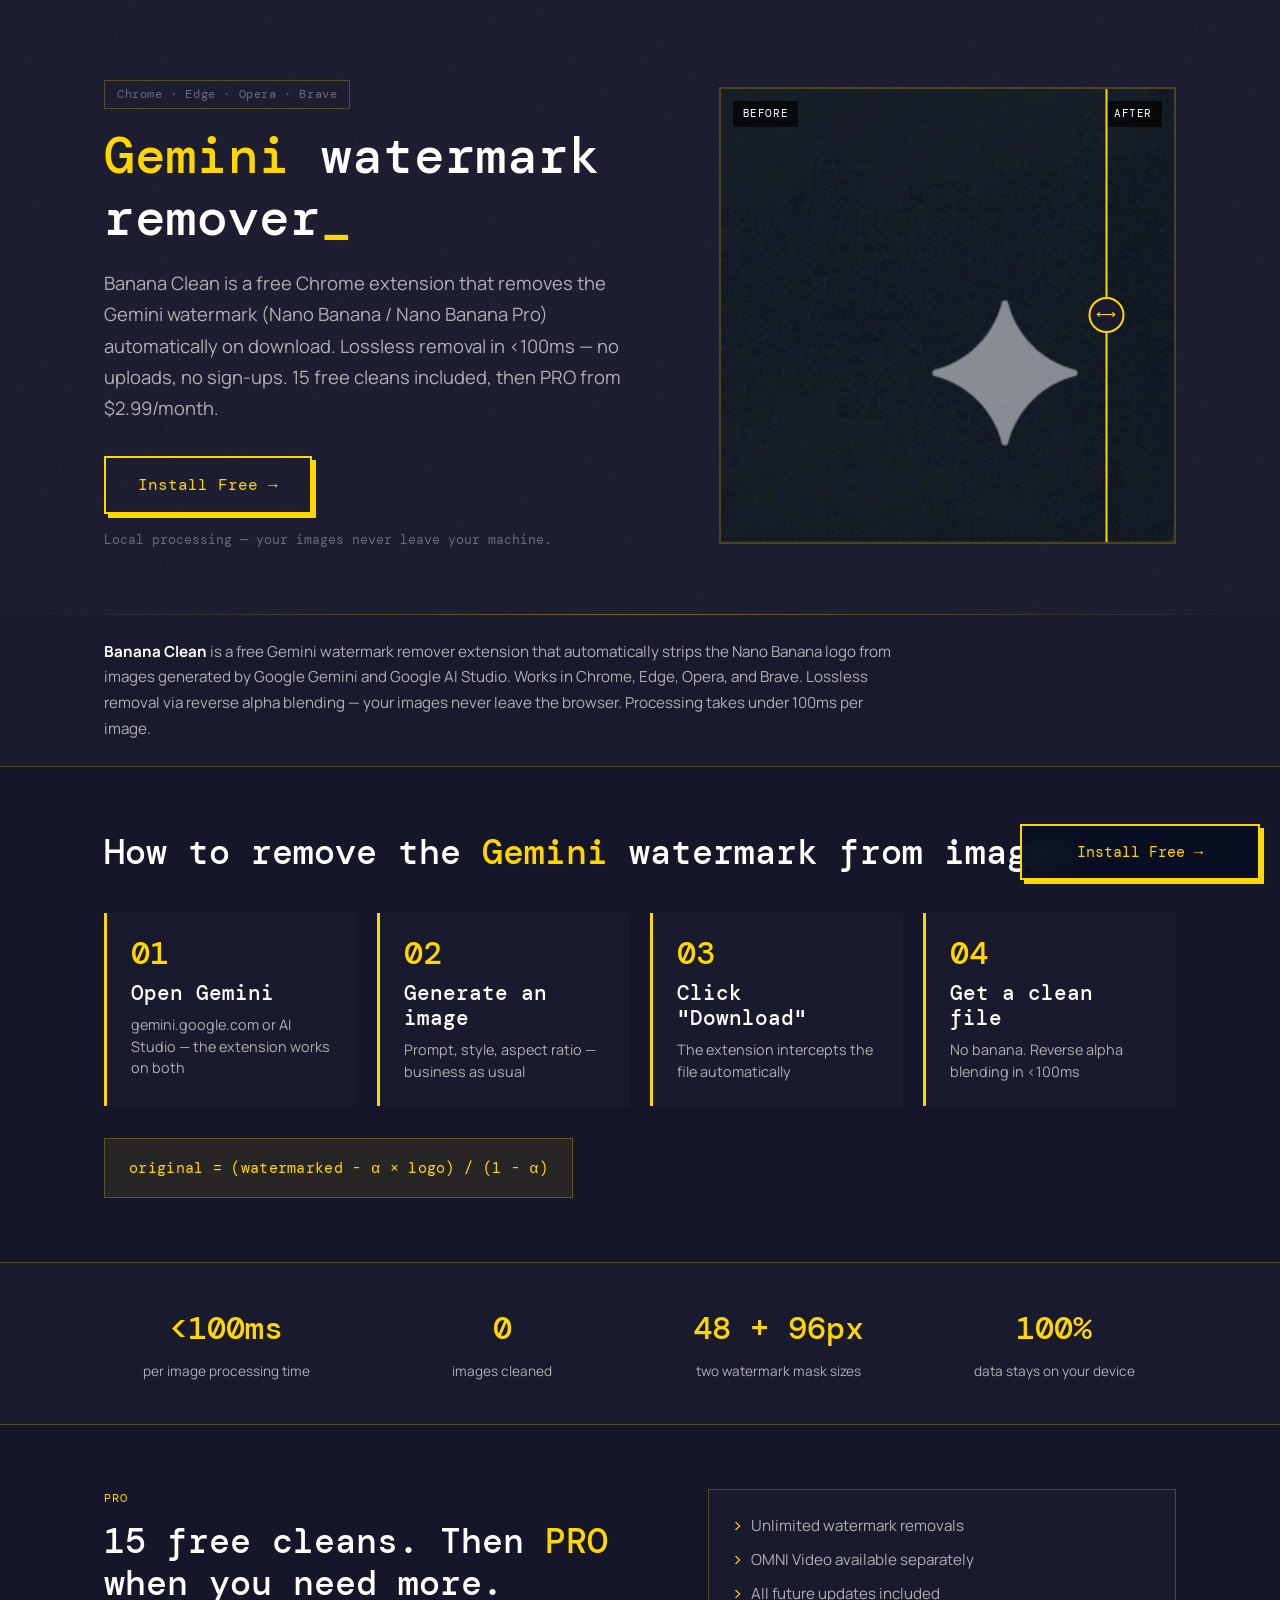
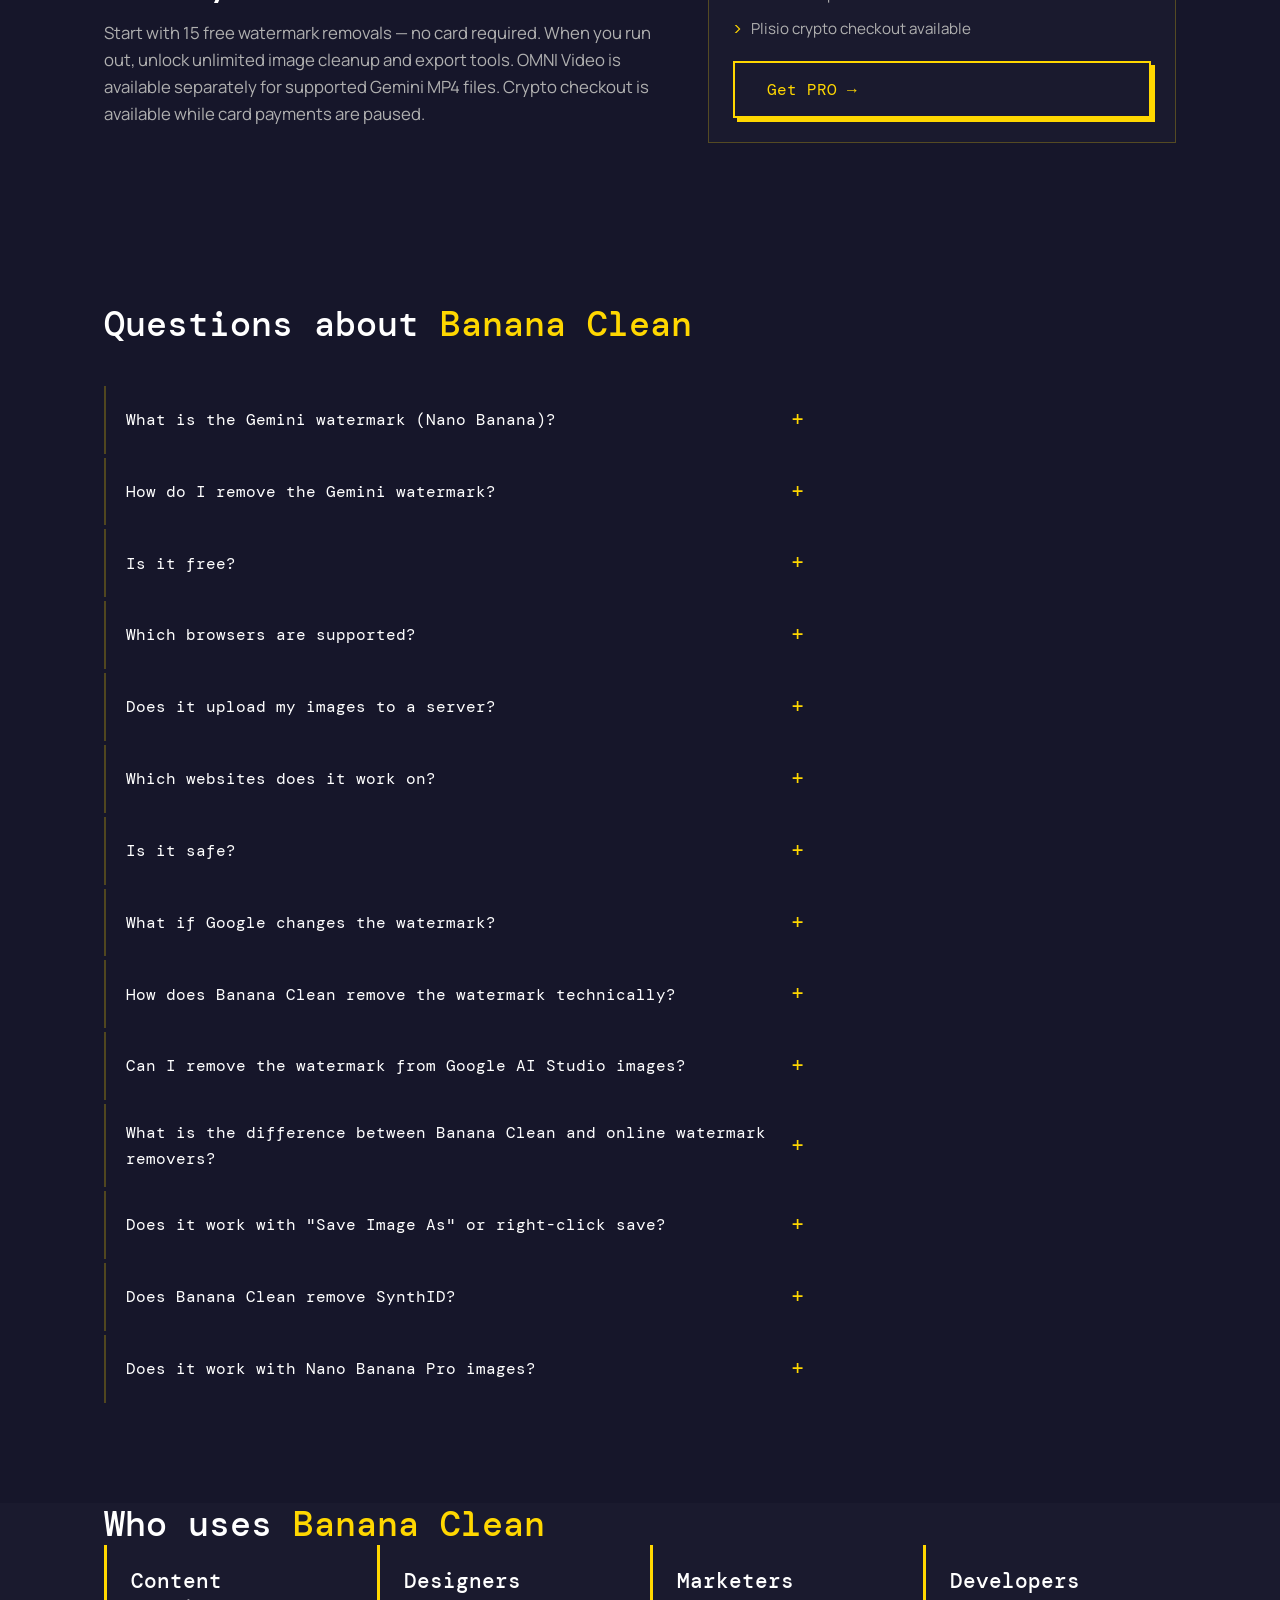
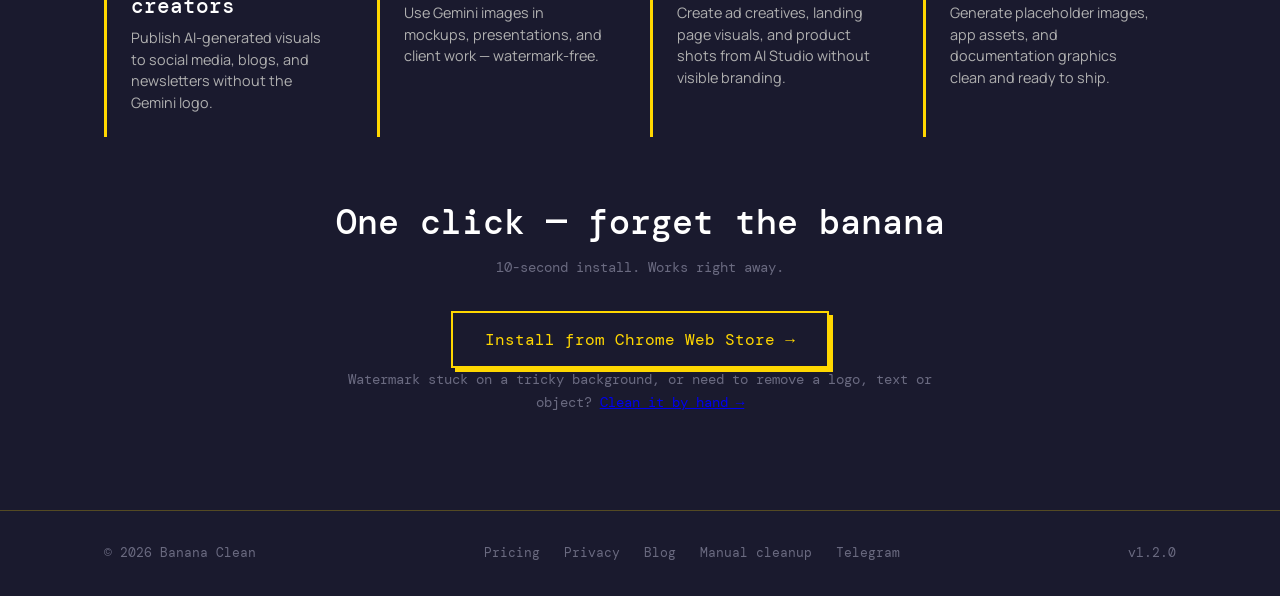
==== commit baad65ca: "feat(landing): вернуть нормальный Banana Clean вместо prompt-guide + перелинковка manual-cleanup Гла" ====
--- a/index.html
+++ b/index.html
@@ -15,8 +15,8 @@
   <meta name="robots" content="index,follow,max-snippet:-1,max-image-preview:large,max-video-preview:-1">
 
   <!-- SEO -->
-  <title>Nano Banana Prompt Guide — Curated Prompts for AI Image Generation | Banana Clean</title>
-  <meta name="description" content="50+ curated, battle-tested prompts for Nano Banana and Gemini image generation. Style categories, composition tips, parameter cheat sheets. PDF delivered instantly.">
+  <title>Gemini Watermark Remover — Free Chrome Extension | Banana Clean</title>
+  <meta name="description" content="Banana Clean is a free Gemini watermark remover extension for Chrome. Removes the Nano Banana logo from Gemini and AI Studio images automatically on download. Lossless, local, under 100ms. 15 free cleans, then PRO from $2.99/month.">
   <link rel="canonical" href="https://banana-clean.app/">
   <link rel="alternate" hreflang="en" href="https://banana-clean.app/">
   <link rel="alternate" hreflang="ru" href="https://nanobanana-clean.ru/">
@@ -31,16 +31,16 @@
   <link rel="help" type="text/plain" href="/llms.txt">
 
   <!-- OG -->
-  <meta property="og:title" content="Nano Banana Prompt Guide — Curated Prompts for AI Image Generation | Banana Clean">
-  <meta property="og:description" content="50+ curated prompts for Nano Banana and Gemini. Style categories, composition tips, PDF delivered instantly.">
+  <meta property="og:title" content="Gemini Watermark Remover — Free Chrome Extension | Banana Clean">
+  <meta property="og:description" content="Free Gemini watermark remover. Removes the Nano Banana logo on download — lossless, local, under 100ms.">
   <meta property="og:type" content="website">
   <meta property="og:url" content="https://banana-clean.app/">
   <meta property="og:image" content="https://banana-clean.app/og-image.png">
   <meta property="og:locale" content="en_US">
   <meta property="og:site_name" content="Banana Clean">
   <meta name="twitter:card" content="summary_large_image">
-  <meta name="twitter:title" content="Nano Banana Prompt Guide — Curated Prompts for AI Image Generation | Banana Clean">
-  <meta name="twitter:description" content="50+ curated prompts for Nano Banana and Gemini. Style categories, composition tips, PDF delivered instantly.">
+  <meta name="twitter:title" content="Gemini Watermark Remover — Free Chrome Extension | Banana Clean">
+  <meta name="twitter:description" content="Free Gemini watermark remover. Removes the Nano Banana logo on download — lossless, local, under 100ms.">
   <meta name="twitter:image" content="https://banana-clean.app/og-image.png">
 
   <!-- Fonts -->
@@ -58,6 +58,9 @@
     "name": "Banana Clean",
     "url": "https://banana-clean.app/",
     "logo": "https://banana-clean.app/logo-512.png",
+    "sameAs": [
+      "https://chromewebstore.google.com/detail/banana-clean-—-remove-gem/kodhinmeeokhkhelmmpnflnhapifgfah"
+    ],
     "contactPoint": {
       "@type": "ContactPoint",
       "contactType": "customer support",
@@ -66,25 +69,56 @@
   }
   </script>
 
-  <!-- Schema.org: Book -->
+  <!-- Schema.org: WebSite -->
   <script type="application/ld+json">
   {
     "@context": "https://schema.org",
-    "@type": "Book",
-    "name": "Nano Banana Prompt Guide",
-    "description": "Curated collection of 50+ battle-tested prompts for Nano Banana and Gemini AI image generation. Style categories, composition techniques, parameter references, and prompt engineering tips.",
+    "@type": "WebSite",
+    "name": "Banana Clean",
+    "alternateName": ["Banana Clean", "Gemini Watermark Remover", "Nano Banana Remover"],
+    "url": "https://banana-clean.app/",
+    "inLanguage": "en",
+    "potentialAction": {
+      "@type": "SearchAction",
+      "target": "https://banana-clean.app/?q={search_term_string}",
+      "query-input": "required name=search_term_string"
+    }
+  }
+  </script>
+
+  <!-- Schema.org: SoftwareApplication -->
+  <script type="application/ld+json">
+  {
+    "@context": "https://schema.org",
+    "@type": "SoftwareApplication",
+    "name": "Banana Clean",
+    "alternateName": ["Gemini Watermark Remover", "Nano Banana Watermark Remover"],
+    "description": "Free Chrome extension that removes the Gemini watermark (Nano Banana / Nano Banana Pro) from AI-generated images on download. Lossless local processing in under 100ms.",
+    "keywords": "gemini watermark remover, nano banana watermark, remove gemini watermark, ai studio watermark, nano banana pro watermark remover",
+    "applicationCategory": "BrowserExtension",
+    "operatingSystem": "Chrome, Edge, Opera, Brave",
+    "softwareVersion": "1.2.0",
+    "datePublished": "2026-02-28",
+    "screenshot": "https://banana-clean.app/og-image.png",
+    "featureList": [
+      "Automatic Gemini watermark removal on download",
+      "Lossless reverse alpha blending in under 100ms",
+      "Local processing — no server uploads, no privacy risk",
+      "Works on gemini.google.com and aistudio.google.com",
+      "Supports Nano Banana and Nano Banana Pro watermarks",
+      "48x48 and 96x96 pixel pre-computed watermark masks"
+    ],
+    "installUrl": "https://chromewebstore.google.com/detail/banana-clean-—-remove-gem/kodhinmeeokhkhelmmpnflnhapifgfah",
+    "downloadUrl": "https://chromewebstore.google.com/detail/banana-clean-—-remove-gem/kodhinmeeokhkhelmmpnflnhapifgfah",
+    "offers": {
+      "@type": "Offer",
+      "price": "0",
+      "priceCurrency": "USD"
+    },
     "author": {
       "@type": "Organization",
-      "name": "Banana Clean"
-    },
-    "inLanguage": "en",
-    "datePublished": "2026-05-01",
-    "numberOfPages": "25",
-    "genre": "Technology & Engineering",
-    "offers": {
-      "@type": "Offer",
-      "price": "2.99",
-      "priceCurrency": "USD"
+      "name": "Banana Clean",
+      "url": "https://banana-clean.app/"
     }
   }
   </script>
@@ -105,6 +139,47 @@
   }
   </script>
 
+  <!-- Schema.org: HowTo -->
+  <script type="application/ld+json">
+  {
+    "@context": "https://schema.org",
+    "@type": "HowTo",
+    "name": "How to Remove the Gemini Watermark from AI-Generated Images",
+    "description": "Remove the Nano Banana watermark from Gemini and Google AI Studio images using the Banana Clean browser extension. Takes under 10 seconds.",
+    "totalTime": "PT10S",
+    "tool": {
+      "@type": "HowToTool",
+      "name": "Banana Clean Chrome Extension"
+    },
+    "step": [
+      {
+        "@type": "HowToStep",
+        "position": 1,
+        "name": "Install Banana Clean",
+        "text": "Install the Banana Clean extension from the Chrome Web Store. Works in Chrome, Edge, Opera, and Brave."
+      },
+      {
+        "@type": "HowToStep",
+        "position": 2,
+        "name": "Open Gemini or AI Studio",
+        "text": "Navigate to gemini.google.com or aistudio.google.com and generate an image as usual."
+      },
+      {
+        "@type": "HowToStep",
+        "position": 3,
+        "name": "Click Download",
+        "text": "Click the Download button on any generated image. The extension intercepts the download automatically."
+      },
+      {
+        "@type": "HowToStep",
+        "position": 4,
+        "name": "Get a clean image",
+        "text": "The watermark is removed using reverse alpha blending in under 100ms. The clean file is saved to your downloads folder."
+      }
+    ]
+  }
+  </script>
+
   <!-- Schema.org: FAQPage -->
   <script type="application/ld+json">
   {
@@ -113,58 +188,106 @@
     "mainEntity": [
       {
         "@type": "Question",
-        "name": "What is the Nano Banana Prompt Guide?",
-        "acceptedAnswer": {
-          "@type": "Answer",
-          "text": "A curated PDF collection of 50+ battle-tested prompts for generating high-quality images with Nano Banana and Gemini. Organized by style category with composition tips, parameter recommendations, and real example outputs."
-        }
-      },
-      {
-        "@type": "Question",
-        "name": "What's included in the guide?",
-        "acceptedAnswer": {
-          "@type": "Answer",
-          "text": "50+ curated prompts across 12 style categories, composition and lighting reference sheets, parameter cheat sheets, prompt engineering tips, example outputs for each prompt, and regular updates with new prompts."
-        }
-      },
-      {
-        "@type": "Question",
-        "name": "How do I get the guide after payment?",
-        "acceptedAnswer": {
-          "@type": "Answer",
-          "text": "The PDF is delivered instantly after payment — you'll see a download link on screen and receive it by email (from noreply@banana-clean.app). Check your spam folder if you don't see it within a minute."
-        }
-      },
-      {
-        "@type": "Question",
-        "name": "Is it a subscription?",
-        "acceptedAnswer": {
-          "@type": "Answer",
-          "text": "Yes — $2.99/month or $24.99/year. You get access to the full prompt guide library including all future updates and new prompt packs. Cancel anytime."
-        }
-      },
-      {
-        "@type": "Question",
-        "name": "Which AI image tools are the prompts for?",
-        "acceptedAnswer": {
-          "@type": "Answer",
-          "text": "The prompts are optimized for Nano Banana and Nano Banana Pro (Google's image generation models available in Gemini and AI Studio). Many prompts also work well with other AI image generators."
-        }
-      },
-      {
-        "@type": "Question",
-        "name": "Do you offer free samples?",
-        "acceptedAnswer": {
-          "@type": "Answer",
-          "text": "Yes — we include a free bonus tool with every subscription. You also get 15 days of full access before the first charge, so you can explore the guide risk-free."
-        }
-      },
-      {
-        "@type": "Question",
-        "name": "Can I get a refund?",
-        "acceptedAnswer": {
-          "@type": "Answer",
-          "text": "If you're not satisfied with the guide, contact us within 7 days for a full refund. Reach out via Telegram @BananaCleanBot or email novikn552ta@gmail.com."
+        "name": "What is the Gemini watermark (Nano Banana)?",
+        "acceptedAnswer": {
+          "@type": "Answer",
+          "text": "Nano Banana is Google's image generation model built into Gemini and AI Studio. It adds a small banana logo to the bottom-right corner of every generated image — 48x48 or 96x96 pixels depending on resolution."
+        }
+      },
+      {
+        "@type": "Question",
+        "name": "How do I remove the Gemini watermark?",
+        "acceptedAnswer": {
+          "@type": "Answer",
+          "text": "Install Banana Clean from the Chrome Web Store. The extension intercepts downloads from Gemini and AI Studio and removes the watermark automatically. Generate an image, click Download, get a clean file."
+        }
+      },
+      {
+        "@type": "Question",
+        "name": "Is it free?",
+        "acceptedAnswer": {
+          "@type": "Answer",
+          "text": "You get 15 free cleanings. After that, PRO unlocks unlimited image cleanup and export tools from $2.99/month or $24.99/year. OMNI Video is available as a separate 30-day plan."
+        }
+      },
+      {
+        "@type": "Question",
+        "name": "Which browsers are supported?",
+        "acceptedAnswer": {
+          "@type": "Answer",
+          "text": "Chrome, Edge, Opera, and Brave — any Chromium-based browser that supports extensions from the Chrome Web Store."
+        }
+      },
+      {
+        "@type": "Question",
+        "name": "Does it upload my images to a server?",
+        "acceptedAnswer": {
+          "@type": "Answer",
+          "text": "No. The watermark removal runs entirely in your browser using the Canvas API. Your images never leave your machine."
+        }
+      },
+      {
+        "@type": "Question",
+        "name": "Which websites are supported?",
+        "acceptedAnswer": {
+          "@type": "Answer",
+          "text": "gemini.google.com and aistudio.google.com — both Google services that use the Nano Banana image generator."
+        }
+      },
+      {
+        "@type": "Question",
+        "name": "What happens if Google changes the watermark?",
+        "acceptedAnswer": {
+          "@type": "Answer",
+          "text": "Watermark masks are bundled with the extension and updated through the Chrome Web Store. New pattern — new update."
+        }
+      },
+      {
+        "@type": "Question",
+        "name": "How does Banana Clean remove the watermark technically?",
+        "acceptedAnswer": {
+          "@type": "Answer",
+          "text": "Banana Clean uses reverse alpha blending: original = (watermarked - α × logo) / (1 - α). Pre-computed masks at 48x48 and 96x96 pixels. Pure math via Canvas API — no AI, no inpainting."
+        }
+      },
+      {
+        "@type": "Question",
+        "name": "Can I remove the watermark from Google AI Studio images?",
+        "acceptedAnswer": {
+          "@type": "Answer",
+          "text": "Yes. Banana Clean works on both gemini.google.com and aistudio.google.com. AI Studio uses the same Nano Banana watermark."
+        }
+      },
+      {
+        "@type": "Question",
+        "name": "What is the difference between Banana Clean and online watermark removers?",
+        "acceptedAnswer": {
+          "@type": "Answer",
+          "text": "Online tools require uploading images to a server. Banana Clean runs locally in your browser — no uploads, no waiting, no privacy risk. Processing takes under 100ms vs several seconds for online tools."
+        }
+      },
+      {
+        "@type": "Question",
+        "name": "Does it work with Save Image As or right-click save?",
+        "acceptedAnswer": {
+          "@type": "Answer",
+          "text": "No. Banana Clean intercepts the official Download button in Gemini and AI Studio. Use the Download button for best quality and automatic watermark removal."
+        }
+      },
+      {
+        "@type": "Question",
+        "name": "Does Banana Clean remove SynthID?",
+        "acceptedAnswer": {
+          "@type": "Answer",
+          "text": "No. Google embeds two watermarks: the visible Nano Banana logo (removed by Banana Clean) and SynthID — an invisible watermark in pixel data by Google DeepMind. SynthID cannot be removed without destroying image quality. Banana Clean only removes the visible logo."
+        }
+      },
+      {
+        "@type": "Question",
+        "name": "Does it work with Nano Banana Pro images?",
+        "acceptedAnswer": {
+          "@type": "Answer",
+          "text": "Yes. Nano Banana Pro uses the same visible watermark. Banana Clean removes it from both standard and Pro variants with masks for 48x48 and 96x96 pixel watermarks."
         }
       }
     ]
@@ -177,49 +300,37 @@
   <section class="hero" id="hero">
     <div class="container hero__grid">
       <div class="hero__text">
-        <p class="hero__badge">Digital Guide · 50+ Prompts</p>
-        <h1><span class="accent">Nano Banana</span> Prompt Guide<span class="cursor" aria-hidden="true">_</span></h1>
+        <p class="hero__badge">Chrome · Edge · Opera · Brave</p>
+        <h1><span class="accent">Gemini</span> watermark remover<span class="cursor" aria-hidden="true">_</span></h1>
         <p class="hero__subtitle">
-          Curated collection of battle-tested prompts for AI image generation with Nano Banana and Gemini.
-          12 style categories, composition tips, parameter cheat sheets. PDF delivered instantly.
-          Free bonus tool included. From $2.99/month.
+          Banana Clean is a free Chrome extension that removes the Gemini watermark (Nano Banana / Nano Banana Pro)
+          automatically on download. Lossless removal in&nbsp;&lt;100ms — no uploads, no sign-ups.
+          15 free cleans included, then PRO from $2.99/month.
         </p>
         <div class="hero__actions">
-          <a href="/pricing" class="btn-primary" id="hero-cta-link">Get the Guide — from $2.99/mo →</a>
-        </div>
-        <div class="pricing-social-proof" id="socialProof" style="display:none">
-          <span class="social-proof__item" id="proofUsers"></span>
-          <span class="social-proof__sep">·</span>
-          <span class="social-proof__item">★ <span id="proofRating"></span> rating</span>
-        </div>
-        <p class="hero__hint">Instant PDF download · Free bonus tool included · Cancel anytime</p>
+          <a href="https://chromewebstore.google.com/detail/banana-clean-%E2%80%94-remove-gem/kodhinmeeokhkhelmmpnflnhapifgfah" class="btn-primary" id="hero-install-link">Install Free →</a>
+        </div>
+        <p class="hero__hint">Local processing — your images never leave your machine.</p>
       </div>
       <div class="hero__visual">
-        <!-- Terminal-style prompt preview -->
-        <div class="hero-terminal">
-          <div class="hero-terminal__bar">
-            <span class="hero-terminal__dot"></span>
-            <span class="hero-terminal__dot"></span>
-            <span class="hero-terminal__dot"></span>
-            <span class="hero-terminal__title">banana-prompts --guide</span>
-          </div>
-          <div class="hero-terminal__body">
-            <div class="hero-terminal__line"><span class="hero-terminal__prompt">$</span> cat category/photorealistic.md</div>
-            <div class="hero-terminal__block">
-              <span class="hero-terminal__tag">📷 PHOTOREALISTIC</span>
-              "35mm photo of a woman in golden hour lighting, shallow depth of field, Fujifilm Pro 400H simulation, natural skin texture, cinematic composition..."
+        <div class="ba-slider" id="ba-slider">
+          <div class="ba-slider__before">
+            <div class="ba-slider__img">
+              <img src="assets/hero_before_zoom.png" alt="Close-up of an image with the Gemini watermark" loading="eager">
             </div>
-            <div class="hero-terminal__block">
-              <span class="hero-terminal__tag">🎨 3D & ISOMETRIC</span>
-              "isometric view of a cozy coffee shop interior, warm ambient lighting, octane render, 8K resolution, detailed props and textures..."
+            <span class="ba-slider__label">BEFORE</span>
+          </div>
+          <div class="ba-slider__after">
+            <div class="ba-slider__img">
+              <img src="assets/hero_after_zoom.png" alt="Close-up of the same image after watermark removal" loading="eager">
             </div>
-            <div class="hero-terminal__block">
-              <span class="hero-terminal__tag">✨ ANIME & ILLUSTRATION</span>
-              "studio ghibli style portrait of a young adventurer, soft watercolor background, detailed eyes, whimsical atmosphere..."
-            </div>
-            <div class="hero-terminal__line"><span class="hero-terminal__prompt">$</span> <span class="hero-terminal__cursor">▌</span></div>
-          </div>
-          <div class="hero-terminal__footer">50+ prompts · 12 categories · 25-page PDF</div>
+            <span class="ba-slider__label">AFTER</span>
+          </div>
+          <div class="ba-slider__handle" id="ba-handle">
+            <div class="ba-slider__line"></div>
+            <div class="ba-slider__knob">⟷</div>
+            <div class="ba-slider__line"></div>
+          </div>
         </div>
       </div>
     </div>
@@ -229,43 +340,42 @@
   <section class="geo-intro" id="about">
     <div class="container">
       <p class="geo-intro__text">
-        <strong>Stop guessing prompts.</strong> The Nano Banana Prompt Guide is a curated collection of 50+
-        battle-tested prompts that consistently produce high-quality results. Each prompt includes the exact
-        wording, recommended parameters, and a reference image so you know what to expect.
-        Organized into 12 style categories — from photorealistic portraits to 3D renders to anime illustrations.
-        Plus, every subscription includes a <strong>free bonus tool</strong> for your AI image workflow.
+        <strong>Banana Clean</strong> is a free Gemini watermark remover extension that automatically
+        strips the Nano Banana logo from images generated by Google Gemini and Google AI Studio.
+        Works in Chrome, Edge, Opera, and Brave. Lossless removal via reverse alpha blending
+        — your images never leave the browser. Processing takes under 100ms per image.
       </p>
     </div>
   </section>
 
-  <!-- What's inside -->
-  <section class="steps section-alt" id="inside">
+  <!-- How it works -->
+  <section class="steps section-alt" id="how">
     <div class="container">
-      <h2>What's inside the <span class="accent">guide</span></h2>
+      <h2>How to remove the <span class="accent">Gemini</span> watermark from images</h2>
       <div class="steps__grid">
         <div class="step-card">
           <span class="step-card__num accent">01</span>
-          <h3>50+ Curated Prompts</h3>
-          <p>Every prompt tested across multiple seeds for consistency — not scraped, not autogenerated</p>
+          <h3>Open Gemini</h3>
+          <p>gemini.google.com or AI Studio — the extension works on both</p>
         </div>
         <div class="step-card">
           <span class="step-card__num accent">02</span>
-          <h3>12 Style Categories</h3>
-          <p>Photorealistic, 3D renders, anime, illustration, product shots, architecture, and more</p>
+          <h3>Generate an image</h3>
+          <p>Prompt, style, aspect ratio — business as usual</p>
         </div>
         <div class="step-card">
           <span class="step-card__num accent">03</span>
-          <h3>Composition & Lighting</h3>
-          <p>Reference sheets for camera angles, lighting setups, aspect ratios, and color grading</p>
+          <h3>Click "Download"</h3>
+          <p>The extension intercepts the file automatically</p>
         </div>
         <div class="step-card">
           <span class="step-card__num accent">04</span>
-          <h3>Parameter Cheat Sheets</h3>
-          <p>Optimal settings for resolution, style strength, seed behavior — no more guesswork</p>
+          <h3>Get a clean file</h3>
+          <p>No banana. Reverse alpha blending in&nbsp;&lt;100ms</p>
         </div>
       </div>
       <div class="steps__formula">
-        <code>consistent results = right prompt + right parameters</code>
+        <code>original = (watermarked - α × logo) / (1 - α)</code>
       </div>
     </div>
   </section>
@@ -275,45 +385,20 @@
     <div class="container">
       <div class="stats__grid">
         <div class="stat">
-          <span class="stat__value accent">50+</span>
-          <span class="stat__label">curated prompts</span>
+          <span class="stat__value accent" data-target="100" data-prefix="<" data-suffix="ms">&lt;100ms</span>
+          <span class="stat__label">per image processing time</span>
         </div>
         <div class="stat">
-          <span class="stat__value accent">12</span>
-          <span class="stat__label">style categories</span>
+          <span class="stat__value accent" id="publicCleanedCount">0</span>
+          <span class="stat__label">images cleaned</span>
         </div>
         <div class="stat">
-          <span class="stat__value accent">25</span>
-          <span class="stat__label">pages in the guide</span>
+          <span class="stat__value accent">48 + 96px</span>
+          <span class="stat__label">two watermark mask sizes</span>
         </div>
         <div class="stat">
-          <span class="stat__value accent">∞</span>
-          <span class="stat__label">regular updates included</span>
-        </div>
-      </div>
-    </div>
-  </section>
-
-  <!-- Who uses it -->
-  <section class="use-cases" id="use-cases">
-    <div class="container">
-      <h2>Who uses this <span class="accent">guide</span></h2>
-      <div class="steps__grid">
-        <div class="step-card">
-          <h3>Content creators</h3>
-          <p>Generate scroll-stopping visuals for social media, thumbnails, and blog posts with reliable prompts.</p>
-        </div>
-        <div class="step-card">
-          <h3>Designers</h3>
-          <p>Skip the blank canvas. Use reference prompts for mockups, concept art, and client presentations.</p>
-        </div>
-        <div class="step-card">
-          <h3>Marketers</h3>
-          <p>Create ad creatives, product shots, and landing page visuals without a photoshoot budget.</p>
-        </div>
-        <div class="step-card">
-          <h3>Indie hackers</h3>
-          <p>Generate app assets, placeholder images, and documentation graphics. Ship faster with zero design cost.</p>
+          <span class="stat__value accent">100%</span>
+          <span class="stat__label">data stays on your device</span>
         </div>
       </div>
     </div>
@@ -324,23 +409,21 @@
     <div class="container pro-soon__panel">
       <div class="pro-soon__copy">
         <p class="pro-soon__eyebrow">PRO</p>
-        <h2>Full guide access from <span class="accent">$2.99/mo</span>.</h2>
+        <h2>15 free cleans. Then <span class="accent">PRO</span> when you need more.</h2>
         <p>
-          Get the complete 25-page prompt guide, all 12 style categories, and regular updates with new prompts.
-          Every subscription includes a free bonus tool for your AI image workflow.
-          Cancel anytime — no lock-in, no questions asked.
+          Start with 15 free watermark removals — no card required.
+          When you run out, unlock unlimited image cleanup and export tools. OMNI Video is available separately for supported Gemini MP4 files.
+          Crypto checkout is available while card payments are paused.
         </p>
       </div>
       <div class="pro-soon__card">
         <ul class="pro-soon__list">
-          <li>Full PDF guide — 50+ prompts, 12 categories</li>
-          <li>Composition & lighting reference sheets</li>
-          <li>Parameter cheat sheets for optimal settings</li>
-          <li>Regular updates with new prompt packs</li>
-          <li>Free bonus tool included</li>
-          <li>Monthly or yearly plans, cancel anytime</li>
+          <li>Unlimited watermark removals</li>
+          <li>OMNI Video available separately</li>
+          <li>All future updates included</li>
+          <li>Plisio crypto checkout available</li>
         </ul>
-        <a href="/pricing" class="btn-primary pro-soon__button" id="pricing-link">Get PRO — from $2.99/mo →</a>
+        <a href="/pricing" class="btn-primary pro-soon__button" id="pricing-link">Get PRO →</a>
       </div>
     </div>
   </section>
@@ -348,74 +431,117 @@
   <!-- FAQ -->
   <section class="faq section-alt" id="faq">
     <div class="container">
-      <h2>Questions about the <span class="accent">guide</span></h2>
+      <h2>Questions about <span class="accent">Banana Clean</span></h2>
       <div class="faq__list">
         <details class="faq__item">
-          <summary>What is the Nano Banana Prompt Guide?</summary>
-          <div class="faq__answer">
-            <p>A curated PDF collection of 50+ battle-tested prompts for generating high-quality images with Nano Banana and Gemini. Each prompt has been tested across multiple seeds and includes recommended parameters. Organized into 12 style categories with composition tips and reference outputs — so you know exactly what result to expect before you type.</p>
-          </div>
-        </details>
-        <details class="faq__item">
-          <summary>What prompt categories are included?</summary>
-          <div class="faq__answer">
-            <p>12 categories: Photorealistic Portraits, 3D & Isometric Renders, Anime & Manga, Digital Illustration, Product Photography, Architectural Visualization, Landscape & Nature, Abstract & Experimental, Food Photography, Fashion & Editorial, Text & Typography Art, and Character Design. Each category has 4-6 tested prompts.</p>
-          </div>
-        </details>
-        <details class="faq__item">
-          <summary>How does the subscription work?</summary>
-          <div class="faq__answer">
-            <p>Choose Monthly ($2.99/mo) or Yearly ($24.99/yr, save 30%). You get instant access to the full PDF guide plus a free bonus tool. Pay with credit card, Apple Pay, Google Pay, or Telegram Stars. Cancel anytime — no penalties, no hidden fees.</p>
-          </div>
-        </details>
-        <details class="faq__item">
-          <summary>How do I receive the guide?</summary>
-          <div class="faq__answer">
-            <p>The PDF is available for download immediately after payment. You also get it by email (from noreply@banana-clean.app). If you don't see the email within a few minutes, check your spam folder or contact @BananaCleanBot on Telegram — we'll resend it.</p>
-          </div>
-        </details>
-        <details class="faq__item">
-          <summary>What's the free bonus tool?</summary>
-          <div class="faq__answer">
-            <p>Every subscription includes a bonus browser tool that enhances your AI image workflow — it works alongside the prompt guide to save you time. You'll get access details together with the PDF after payment.</p>
-          </div>
-        </details>
-        <details class="faq__item">
-          <summary>Are the prompts kept up to date?</summary>
-          <div class="faq__answer">
-            <p>Yes. We regularly test prompts against the latest Nano Banana model versions and update the guide with new prompts and improvements. As a subscriber, you get all updates at no extra cost. The guide evolves as the models improve.</p>
-          </div>
-        </details>
-        <details class="faq__item">
-          <summary>Do these prompts work with other AI image tools?</summary>
-          <div class="faq__answer">
-            <p>The prompts are optimized for Nano Banana and Nano Banana Pro (available in Google Gemini and AI Studio). Many prompts also produce great results with Midjourney, DALL-E, and Stable Diffusion — especially the photorealistic and illustration categories. Some platform-specific parameters may need adjustment.</p>
-          </div>
-        </details>
-        <details class="faq__item">
-          <summary>Is there a free trial?</summary>
-          <div class="faq__answer">
-            <p>You get a free preview of 5 sample prompts when you sign up — no payment required. If you like what you see, unlock the full guide with a PRO subscription. Cancel anytime within 7 days for a full refund if you're not satisfied.</p>
-          </div>
-        </details>
-        <details class="faq__item">
-          <summary>Can I use these prompts commercially?</summary>
-          <div class="faq__answer">
-            <p>Yes. The prompts in this guide are for you to use however you like — commercial projects, client work, personal projects. The only restriction is that you cannot resell or redistribute the guide itself.</p>
-          </div>
-        </details>
-        <details class="faq__item">
-          <summary>How is this different from free prompt lists online?</summary>
-          <div class="faq__answer">
-            <p>Free lists are usually scraped, untested, and unorganized. Our prompts are hand-curated and tested across multiple seeds for consistency. You get the exact wording, recommended parameters, and reference outputs — not just a list of one-liners. Plus, the composition and lighting reference sheets alone save hours of trial and error.</p>
-          </div>
-        </details>
-        <details class="faq__item">
-          <summary>What payment methods do you accept?</summary>
-          <div class="faq__answer">
-            <p>Credit cards, debit cards, Apple Pay, Google Pay, and Telegram Stars. All payments are processed securely — we never store your card details. Instant activation after payment.</p>
-          </div>
-        </details>
+          <summary>What is the Gemini watermark (Nano Banana)?</summary>
+          <div class="faq__answer">
+            <p>Nano Banana is Google's image generation model built into Gemini and AI Studio. It adds a small banana logo to the bottom-right corner of every generated image — 48x48 or 96x96 pixels depending on resolution.</p>
+          </div>
+        </details>
+        <details class="faq__item">
+          <summary>How do I remove the Gemini watermark?</summary>
+          <div class="faq__answer">
+            <p>Install Banana Clean from the Chrome Web Store. The extension intercepts downloads from Gemini and AI Studio and removes the watermark automatically. Generate an image, click Download, get a clean file.</p>
+          </div>
+        </details>
+        <details class="faq__item">
+          <summary>Is it free?</summary>
+          <div class="faq__answer">
+            <p>You get 15 free cleanings — no card, no sign-up. After that, PRO unlocks unlimited image cleanup and export tools from $2.99/month or $24.99/year. OMNI Video is a separate 30-day plan.</p>
+          </div>
+        </details>
+        <details class="faq__item">
+          <summary>Which browsers are supported?</summary>
+          <div class="faq__answer">
+            <p>Chrome, Edge, Opera, and Brave — any Chromium-based browser that supports extensions from the Chrome Web Store.</p>
+          </div>
+        </details>
+        <details class="faq__item">
+          <summary>Does it upload my images to a server?</summary>
+          <div class="faq__answer">
+            <p>No. Watermark removal runs entirely in your browser using the Canvas API. Your images never leave your machine. The extension sends only anonymous usage events for product analytics.</p>
+          </div>
+        </details>
+        <details class="faq__item">
+          <summary>Which websites does it work on?</summary>
+          <div class="faq__answer">
+            <p>gemini.google.com and aistudio.google.com — both Google services that use the Nano Banana image generator. The extension cleans images when you download via the built-in Download button.</p>
+          </div>
+        </details>
+        <details class="faq__item">
+          <summary>Is it safe?</summary>
+          <div class="faq__answer">
+            <p>Images are processed right in your browser and never sent anywhere. For product analytics, the extension sends only anonymous usage events — no image data, no personal information.</p>
+          </div>
+        </details>
+        <details class="faq__item">
+          <summary>What if Google changes the watermark?</summary>
+          <div class="faq__answer">
+            <p>Watermark masks are bundled with the extension and updated through the Chrome Web Store. New pattern — new update.</p>
+          </div>
+        </details>
+        <details class="faq__item">
+          <summary>How does Banana Clean remove the watermark technically?</summary>
+          <div class="faq__answer">
+            <p>Banana Clean uses reverse alpha blending: <code>original = (watermarked - α × logo) / (1 - α)</code>. The extension has pre-computed masks of the Nano Banana logo at 48x48 and 96x96 pixels. When you download an image, it reads the watermark region, applies the inverse formula pixel by pixel using the Canvas API, and restores the original colors. No AI, no inpainting — pure math.</p>
+          </div>
+        </details>
+        <details class="faq__item">
+          <summary>Can I remove the watermark from Google AI Studio images?</summary>
+          <div class="faq__answer">
+            <p>Yes. Banana Clean works on both gemini.google.com and aistudio.google.com. Google AI Studio uses the same Nano Banana image generator, so the watermark is identical and removed the same way.</p>
+          </div>
+        </details>
+        <details class="faq__item">
+          <summary>What is the difference between Banana Clean and online watermark removers?</summary>
+          <div class="faq__answer">
+            <p>Online tools require you to upload your image to a third-party server. Banana Clean works as a browser extension — it intercepts the download automatically and removes the watermark locally in your browser. No uploads, no waiting, no privacy risk. Processing takes under 100ms vs several seconds for online tools.</p>
+          </div>
+        </details>
+        <details class="faq__item">
+          <summary>Does it work with "Save Image As" or right-click save?</summary>
+          <div class="faq__answer">
+            <p>No. Banana Clean intercepts the official Download button in Gemini and AI Studio. Right-click "Save Image As" saves the in-chat preview which may be lower resolution. Use the Download button for the best quality and automatic watermark removal.</p>
+          </div>
+        </details>
+        <details class="faq__item">
+          <summary>Does Banana Clean remove SynthID?</summary>
+          <div class="faq__answer">
+            <p>No. Google embeds two types of watermarks: the visible Nano Banana logo in the corner (this is what Banana Clean removes) and SynthID — an invisible watermark baked into pixel data by Google DeepMind. SynthID cannot be removed by any tool without destroying the image quality. Banana Clean only removes the visible logo.</p>
+          </div>
+        </details>
+        <details class="faq__item">
+          <summary>Does it work with Nano Banana Pro images?</summary>
+          <div class="faq__answer">
+            <p>Yes. Nano Banana Pro uses the same visible watermark as the standard Nano Banana model. Banana Clean removes it from both. The extension ships with masks for both 48x48 and 96x96 pixel watermarks used across all Nano Banana variants.</p>
+          </div>
+        </details>
+      </div>
+    </div>
+  </section>
+
+  <!-- Who uses it -->
+  <section class="use-cases" id="use-cases">
+    <div class="container">
+      <h2>Who uses <span class="accent">Banana Clean</span></h2>
+      <div class="steps__grid">
+        <div class="step-card">
+          <h3>Content creators</h3>
+          <p>Publish AI-generated visuals to social media, blogs, and newsletters without the Gemini logo.</p>
+        </div>
+        <div class="step-card">
+          <h3>Designers</h3>
+          <p>Use Gemini images in mockups, presentations, and client work — watermark-free.</p>
+        </div>
+        <div class="step-card">
+          <h3>Marketers</h3>
+          <p>Create ad creatives, landing page visuals, and product shots from AI Studio without visible branding.</p>
+        </div>
+        <div class="step-card">
+          <h3>Developers</h3>
+          <p>Generate placeholder images, app assets, and documentation graphics clean and ready to ship.</p>
+        </div>
       </div>
     </div>
   </section>
@@ -423,146 +549,35 @@
   <!-- CTA -->
   <section class="cta" id="install">
     <div class="container cta__inner">
-      <h2>Stop guessing. Start creating.</h2>
-      <p class="cta__sub">50+ tested prompts. 12 categories. Instant PDF delivery.</p>
+      <h2>One click — forget the banana</h2>
+      <p class="cta__sub">10-second install. Works right away.</p>
       <div class="cta__buttons">
-        <a href="/pricing" class="btn-primary" id="chrome-link">Get the Guide — from $2.99/mo →</a>
-      </div>
+        <a href="https://chromewebstore.google.com/detail/banana-clean-%E2%80%94-remove-gem/kodhinmeeokhkhelmmpnflnhapifgfah" class="btn-primary" id="chrome-link">Install from Chrome Web Store →</a>
+      </div>
+      <p class="cta__sub">Watermark stuck on a tricky background, or need to remove a logo, text or object? <a href="/manual-cleanup">Clean it by hand →</a></p>
     </div>
   </section>
 
   <div class="sticky-install" id="stickyInstall" hidden>
-    <a href="/pricing" class="sticky-install__button" id="sticky-install-link">Get the Guide →</a>
+    <a href="https://chromewebstore.google.com/detail/banana-clean-%E2%80%94-remove-gem/kodhinmeeokhkhelmmpnflnhapifgfah" class="sticky-install__button" id="sticky-install-link">Install Free →</a>
   </div>
 
   <!-- Footer -->
   <footer class="footer">
     <div class="container footer__inner">
-      <span class="footer__copy">© 2026 Banana Clean<br><small class="footer__legal">USA CHECK NY INC · 17011 N Bay Rd Unit 612 · Sunny Isles, FL 33160, USA</small></span>
+      <span class="footer__copy">© 2026 Banana Clean</span>
       <nav class="footer__links">
         <a href="/pricing">Pricing</a>
         <a href="/privacy">Privacy</a>
         <a href="/blog">Blog</a>
+        <a href="/manual-cleanup">Manual cleanup</a>
         <a href="https://t.me/KroVik" target="_blank" rel="noopener noreferrer">Telegram</a>
       </nav>
-      <span class="footer__version">v2.0.0</span>
+      <span class="footer__version">v1.2.0</span>
     </div>
   </footer>
 
-  <style>
-    /* === Terminal Hero Visual === */
-    .hero-terminal {
-      width: 100%;
-      border: 2px solid var(--border-accent);
-      background: #0a0f1a;
-      overflow: hidden;
-      box-shadow: 0 0 40px rgba(255, 215, 0, 0.06);
-    }
-
-    .hero-terminal__bar {
-      display: flex;
-      align-items: center;
-      gap: 6px;
-      padding: 10px 14px;
-      background: rgba(255, 215, 0, 0.04);
-      border-bottom: 1px solid var(--border-accent);
-    }
-
-    .hero-terminal__dot {
-      width: 10px;
-      height: 10px;
-      border-radius: 50%;
-      border: 1px solid var(--accent-dim);
-      background: rgba(255, 215, 0, 0.15);
-    }
-
-    .hero-terminal__title {
-      margin-left: auto;
-      font-family: var(--font-heading);
-      font-size: 0.65rem;
-      color: var(--text-muted);
-      letter-spacing: 0.03em;
-    }
-
-    .hero-terminal__body {
-      padding: 14px 16px;
-      display: flex;
-      flex-direction: column;
-      gap: 8px;
-      font-family: var(--font-heading);
-      font-size: 0.72rem;
-      line-height: 1.5;
-      max-height: 320px;
-      overflow: hidden;
-    }
-
-    .hero-terminal__line {
-      color: var(--text-muted);
-      font-size: 0.68rem;
-    }
-
-    .hero-terminal__prompt {
-      color: var(--accent);
-    }
-
-    .hero-terminal__cursor {
-      color: var(--accent);
-      animation: blink 1s step-end infinite;
-    }
-
-    .hero-terminal__block {
-      padding: 6px 10px;
-      border-left: 2px solid var(--accent-dim);
-      background: rgba(255, 215, 0, 0.03);
-      color: var(--text-secondary);
-      font-size: 0.68rem;
-      line-height: 1.45;
-    }
-
-    .hero-terminal__tag {
-      display: block;
-      color: var(--accent);
-      font-size: 0.6rem;
-      letter-spacing: 0.05em;
-      margin-bottom: 3px;
-    }
-
-    .hero-terminal__footer {
-      padding: 8px 14px;
-      border-top: 1px solid var(--border-accent);
-      font-family: var(--font-heading);
-      font-size: 0.62rem;
-      color: var(--accent);
-      text-align: center;
-      letter-spacing: 0.04em;
-      background: rgba(255, 215, 0, 0.03);
-    }
-
-    @media (max-width: 900px) {
-      .hero-terminal__body {
-        max-height: 240px;
-        font-size: 0.65rem;
-      }
-      .hero-terminal__block {
-        font-size: 0.62rem;
-      }
-    }
-  </style>
-
   <script src="script.js" defer></script>
-
-  <!-- Social proof -->
-  <script>
-  (function() {
-    fetch('/api/stats').then(function(r) { return r.json(); }).then(function(d) {
-      if (d.users > 0) {
-        document.getElementById('proofUsers').textContent = d.users.toLocaleString('en-US') + ' users';
-        document.getElementById('proofRating').textContent = d.rating.toFixed(2);
-        document.getElementById('socialProof').style.display = 'flex';
-      }
-    }).catch(function() {});
-  })();
-  </script>
 
   <!-- Vercel Analytics -->
   <script defer src="/_vercel/insights/script.js"></script>
--- a/style.css
+++ b/style.css
@@ -935,6 +935,62 @@
   color: #555;
 }
 
+.pricing-alert {
+  max-width: 740px;
+  margin: 28px auto 0;
+  padding: 20px 22px;
+  border: 1px solid rgba(255, 215, 0, 0.45);
+  border-radius: 8px;
+  background: rgba(255, 215, 0, 0.08);
+  display: flex;
+  align-items: center;
+  justify-content: space-between;
+  gap: 20px;
+  text-align: left;
+}
+
+.pricing-alert__content {
+  min-width: 0;
+}
+
+.pricing-alert__label,
+.pricing-stars-alt__label {
+  display: inline-block;
+  margin-bottom: 8px;
+  color: var(--accent);
+  font-family: var(--font-heading);
+  font-size: 0.72rem;
+  letter-spacing: 0.08em;
+  text-transform: uppercase;
+}
+
+.pricing-alert__title {
+  margin: 0 0 6px;
+  color: var(--text-primary);
+  font-family: var(--font-heading);
+  font-size: 1rem;
+}
+
+.pricing-alert p:last-child {
+  margin: 0;
+  color: var(--text-secondary);
+  font-size: 0.95rem;
+  line-height: 1.55;
+}
+
+.pricing-alert__button {
+  flex: 0 0 auto;
+  padding: 12px 18px;
+  border: 1px solid var(--accent);
+  border-radius: 8px;
+  color: var(--bg-primary);
+  background: var(--accent);
+  font-family: var(--font-heading);
+  font-size: 0.9rem;
+  text-decoration: none;
+  white-space: nowrap;
+}
+
 .pricing-cards {
   display: grid;
   grid-template-columns: 1fr 1fr;
@@ -948,6 +1004,17 @@
     grid-template-columns: 1fr;
     max-width: 400px;
   }
+
+  .pricing-alert {
+    align-items: stretch;
+    flex-direction: column;
+    max-width: 400px;
+  }
+
+  .pricing-alert__button {
+    text-align: center;
+    white-space: normal;
+  }
 }
 
 .pricing-card {
@@ -963,6 +1030,13 @@
   box-shadow: 0 0 24px rgba(255, 215, 0, 0.12);
 }
 
+.pricing-card--video {
+  grid-column: 1 / -1;
+  max-width: 520px;
+  width: 100%;
+  justify-self: center;
+}
+
 .pricing-card__label {
   font-family: var(--font-heading);
   font-size: 0.8rem;
@@ -994,8 +1068,162 @@
 
 .pricing-stars-alt {
   max-width: 740px;
+  margin: 24px auto 0;
+  text-align: center;
+}
+
+.pricing-stars-alt--primary {
+  padding: 24px;
+  border: 1px solid rgba(255, 215, 0, 0.3);
+  border-radius: 8px;
+  background: rgba(255, 255, 255, 0.03);
+}
+
+.pricing-stars-alt--crypto {
+  padding: 22px;
+  border: 1px solid rgba(255, 255, 255, 0.16);
+  border-radius: 8px;
+  background: rgba(10, 15, 34, 0.68);
+}
+
+.crypto-plan-switch {
+  display: grid;
+  grid-template-columns: repeat(3, 1fr);
+  gap: 10px;
+  max-width: 720px;
+  margin: 14px auto 0;
+}
+
+.crypto-plan-option {
+  min-height: 70px;
+  padding: 12px;
+  border: 1px solid rgba(255, 255, 255, 0.16);
+  border-radius: 8px;
+  background: rgba(255, 255, 255, 0.05);
+  color: var(--text-secondary);
+  cursor: pointer;
+  text-align: left;
+}
+
+.crypto-plan-option span,
+.crypto-plan-option strong {
+  display: block;
+}
+
+.crypto-plan-option span {
+  margin-bottom: 6px;
+  font-family: var(--font-heading);
+  font-size: 0.82rem;
+  text-transform: uppercase;
+}
+
+.crypto-plan-option strong {
+  color: var(--text-primary);
+  font-family: var(--font-heading);
+  font-size: 1rem;
+}
+
+.crypto-plan-option--active {
+  border-color: var(--accent);
+  background: rgba(255, 215, 0, 0.1);
+}
+
+.crypto-plan-option--active strong {
+  color: var(--accent);
+}
+
+.crypto-payment-box {
+  max-width: 520px;
+  margin: 14px auto 18px;
+  padding: 14px;
+  border: 1px solid rgba(255, 215, 0, 0.2);
+  border-radius: 8px;
+  background: rgba(255, 255, 255, 0.04);
+  text-align: left;
+}
+
+.crypto-payment-row {
+  display: flex;
+  align-items: center;
+  justify-content: space-between;
+  gap: 12px;
+  color: var(--text-secondary);
+  font-size: 0.86rem;
+}
+
+.crypto-payment-row strong {
+  color: var(--accent);
+  font-family: var(--font-heading);
+  font-size: 1rem;
+}
+
+.crypto-payment-note {
+  margin-top: 14px;
+  color: var(--text-muted);
+  font-size: 0.85rem;
+  line-height: 1.45;
+}
+
+@media (max-width: 520px) {
+  .crypto-plan-switch {
+    grid-template-columns: 1fr;
+  }
+}
+
+.crypto-checkout-form {
+  max-width: 520px;
   margin: 0 auto;
-  text-align: center;
+}
+
+.crypto-checkout-label {
+  display: block;
+  margin-bottom: 10px;
+  color: var(--text-secondary);
+  font-family: var(--font-heading);
+  font-size: 0.86rem;
+  text-align: left;
+}
+
+.crypto-checkout-input {
+  width: 100%;
+  min-height: 48px;
+  margin-bottom: 12px;
+  padding: 0 14px;
+  border: 1px solid rgba(255, 255, 255, 0.18);
+  border-radius: 8px;
+  background: rgba(255, 255, 255, 0.06);
+  color: var(--text-primary);
+  font: inherit;
+}
+
+.crypto-checkout-input:focus {
+  outline: none;
+  border-color: var(--accent);
+}
+
+.crypto-checkout-button {
+  width: 100%;
+  min-height: 56px;
+  padding: 0 22px;
+  white-space: normal;
+  overflow-wrap: anywhere;
+}
+
+.crypto-checkout-button:disabled {
+  cursor: wait;
+  opacity: 0.62;
+}
+
+.crypto-checkout-status {
+  min-height: 22px;
+  margin-top: 12px;
+  color: var(--text-muted);
+  font-size: 0.85rem;
+  line-height: 1.5;
+}
+
+.crypto-checkout-status[data-tone="error"] {
+  color: #ff8a80;
 }
 
 .pricing-card__price {
@@ -1036,6 +1264,35 @@
 
 .pricing-card__buy {
   width: 100%;
+}
+
+.pricing-stars-alt .pricing-card__buy {
+  max-width: 440px;
+  padding-left: 20px;
+  padding-right: 20px;
+}
+
+.square-checkout-btn {
+  width: 100%;
+  margin-bottom: 12px;
+  padding: 14px;
+  border: none;
+  border-radius: 8px;
+  background: var(--accent);
+  color: var(--bg-primary);
+  font-family: var(--font-heading);
+  font-size: 0.95rem;
+  font-weight: 700;
+  cursor: pointer;
+}
+
+.square-checkout-btn--disabled,
+.square-checkout-btn[disabled] {
+  border: 1px solid rgba(255, 255, 255, 0.14);
+  background: rgba(255, 255, 255, 0.08);
+  color: #777;
+  cursor: not-allowed;
+  opacity: 1;
 }
 
 .pricing-card__status {
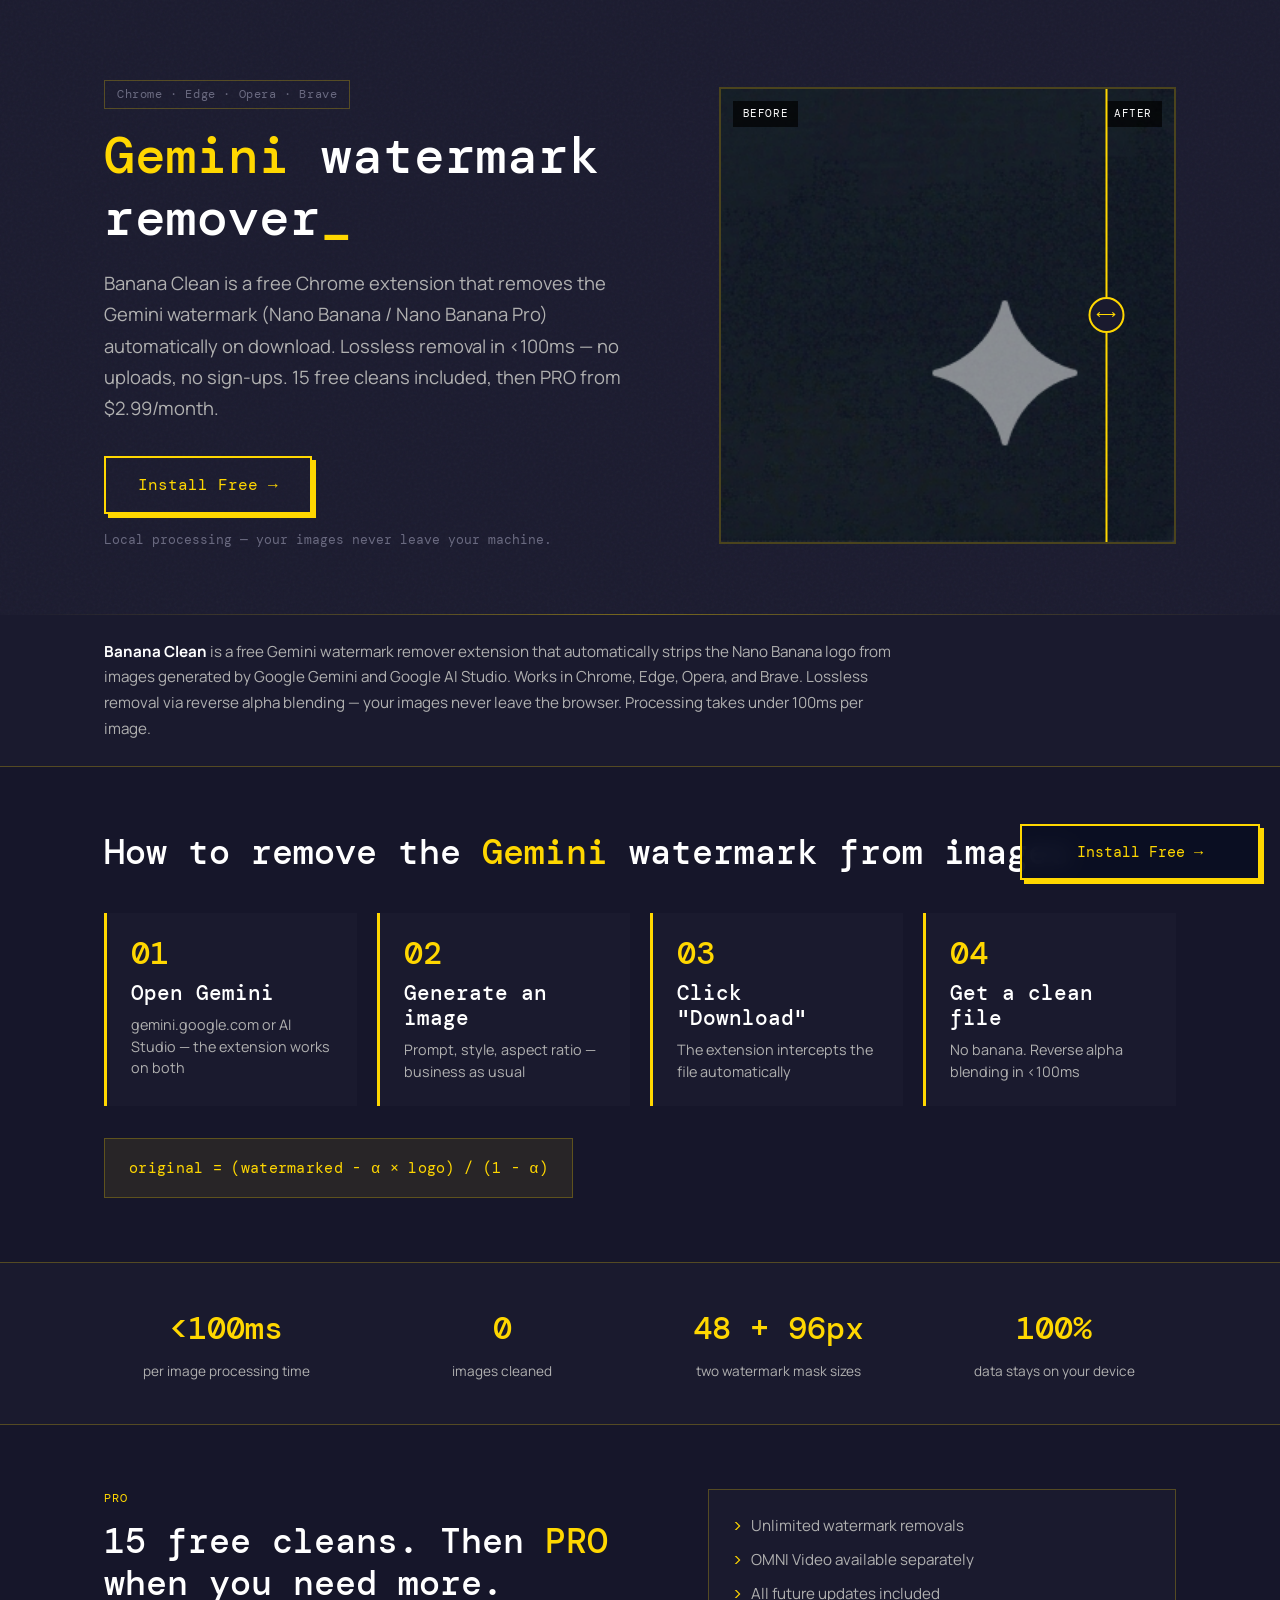
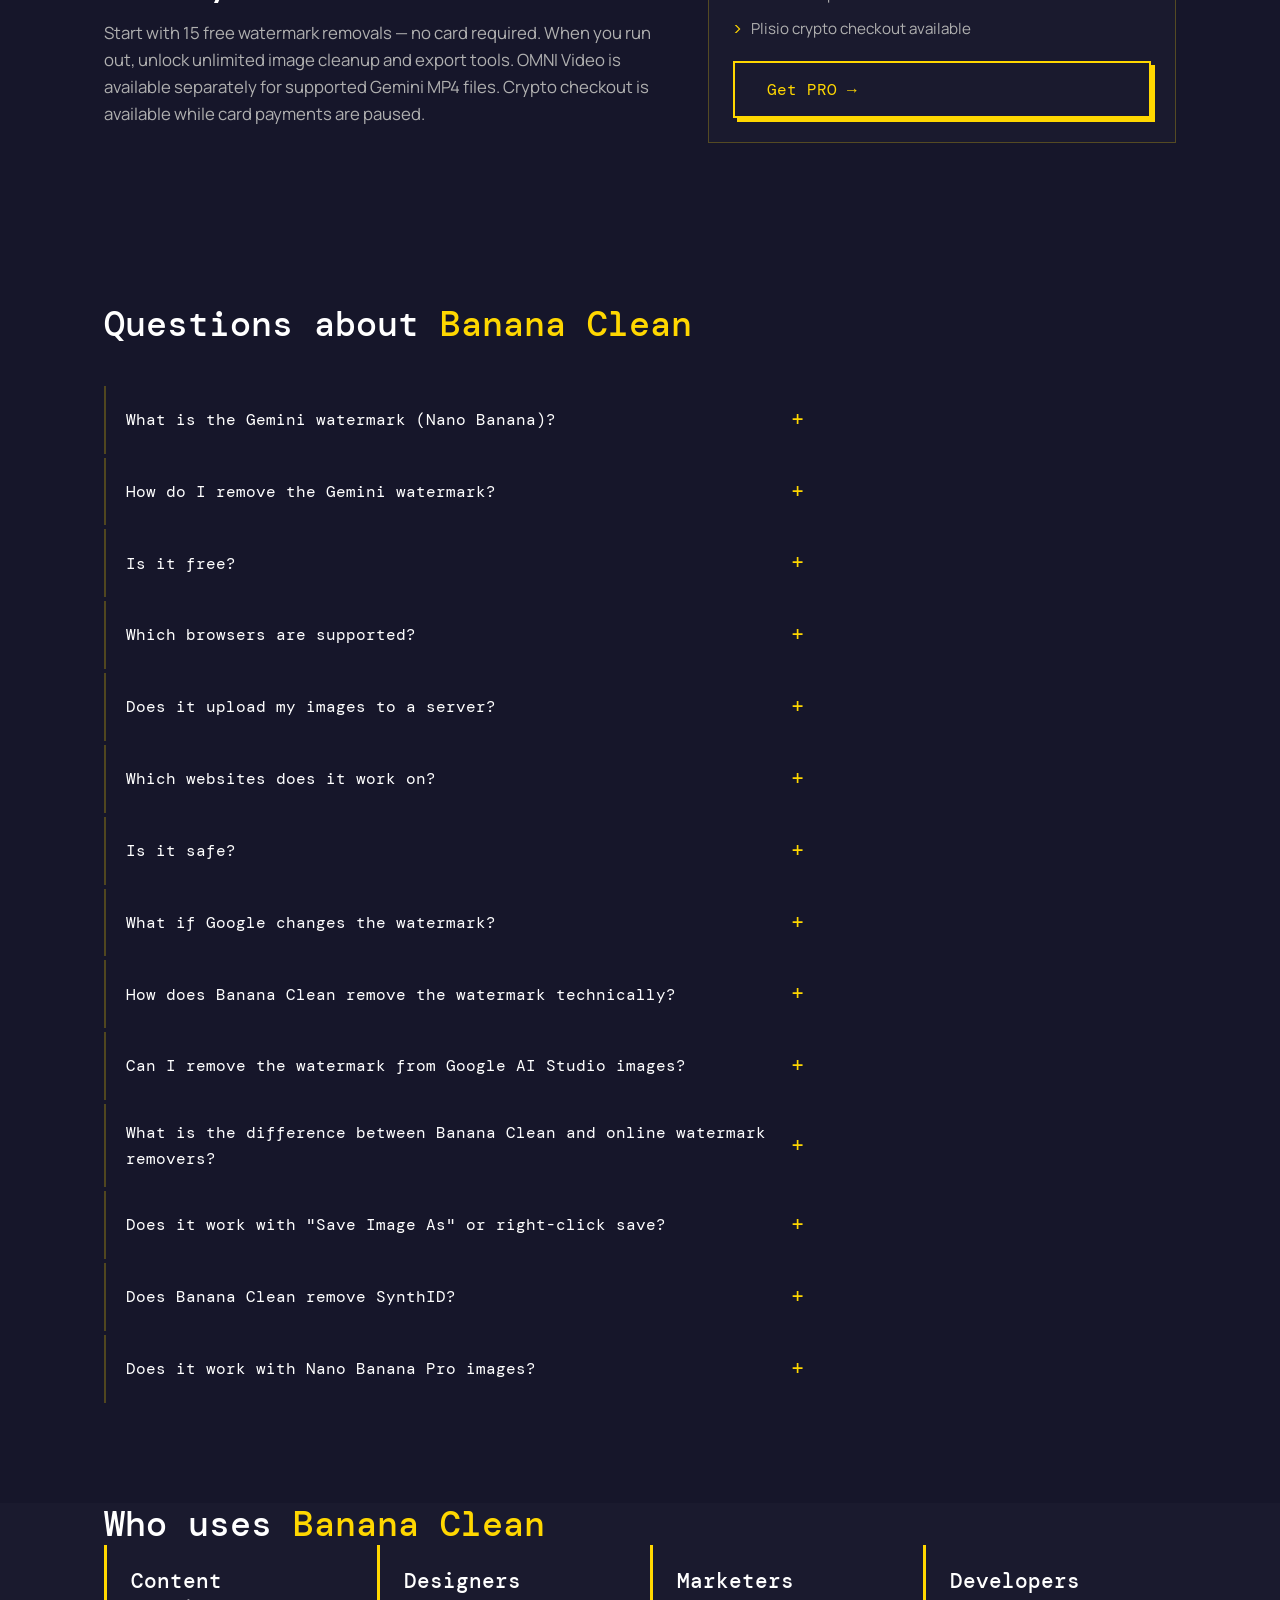
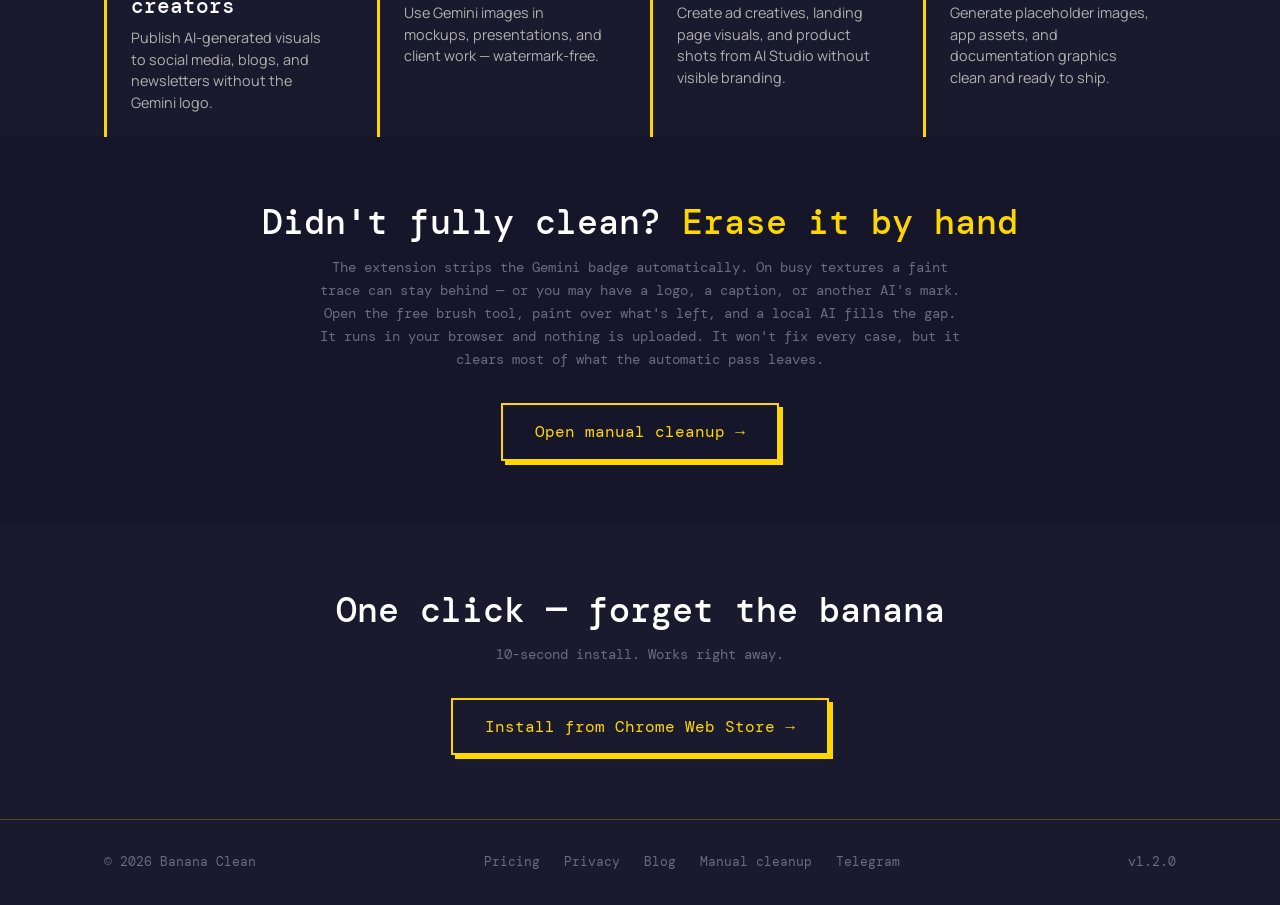
==== commit d93cb8ea: "feat(manual-cleanup): MI-GAN pipeline_v2 — нативное разрешение без мыла + заметный вход с главной" ====
--- a/index.html
+++ b/index.html
@@ -546,6 +546,17 @@
     </div>
   </section>
 
+  <!-- Manual cleanup -->
+  <section class="cta section-alt" id="manual">
+    <div class="container cta__inner">
+      <h2>Didn't fully clean? <span class="accent">Erase it by hand</span></h2>
+      <p class="cta__sub">The extension strips the Gemini badge automatically. On busy textures a faint trace can stay behind — or you may have a logo, a caption, or another AI's mark. Open the free brush tool, paint over what's left, and a local AI fills the gap. It runs in your browser and nothing is uploaded. It won't fix every case, but it clears most of what the automatic pass leaves.</p>
+      <div class="cta__buttons">
+        <a href="/manual-cleanup" class="btn-primary">Open manual cleanup →</a>
+      </div>
+    </div>
+  </section>
+
   <!-- CTA -->
   <section class="cta" id="install">
     <div class="container cta__inner">
@@ -554,7 +565,6 @@
       <div class="cta__buttons">
         <a href="https://chromewebstore.google.com/detail/banana-clean-%E2%80%94-remove-gem/kodhinmeeokhkhelmmpnflnhapifgfah" class="btn-primary" id="chrome-link">Install from Chrome Web Store →</a>
       </div>
-      <p class="cta__sub">Watermark stuck on a tricky background, or need to remove a logo, text or object? <a href="/manual-cleanup">Clean it by hand →</a></p>
     </div>
   </section>
 
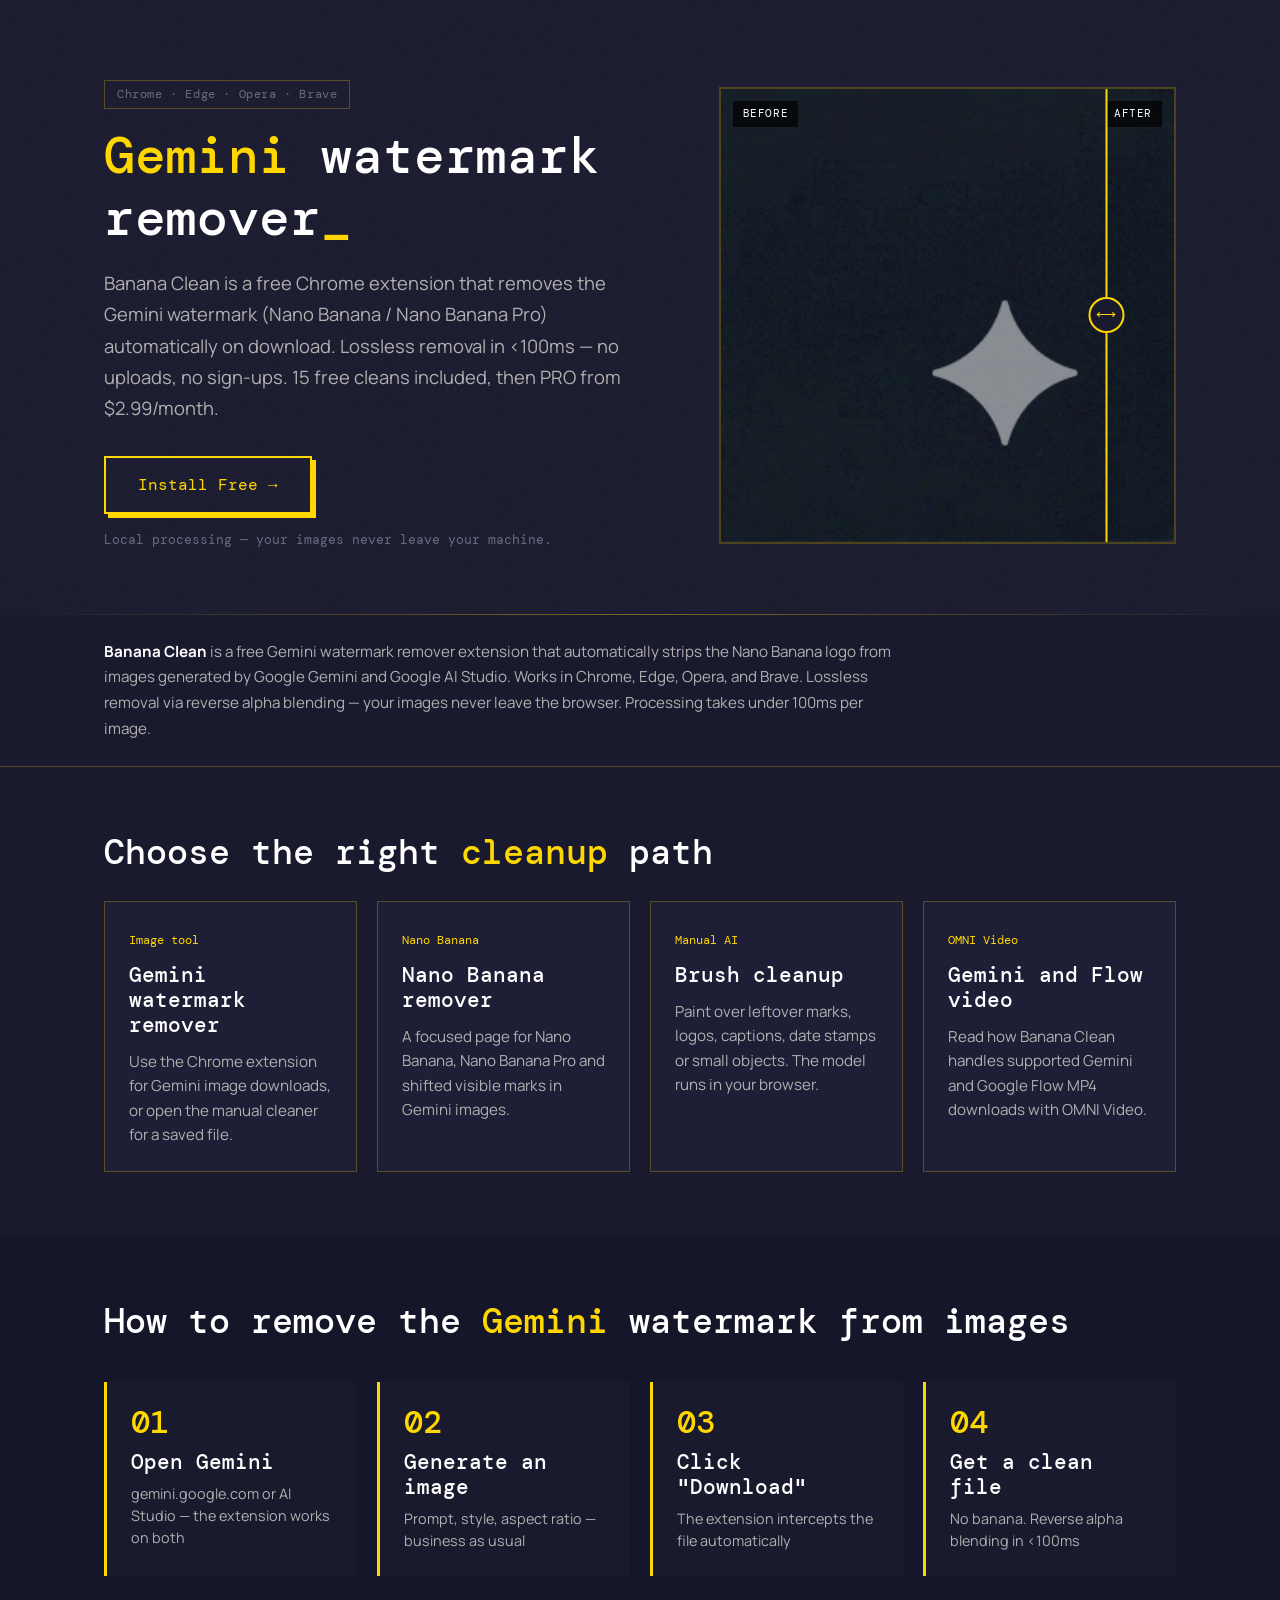
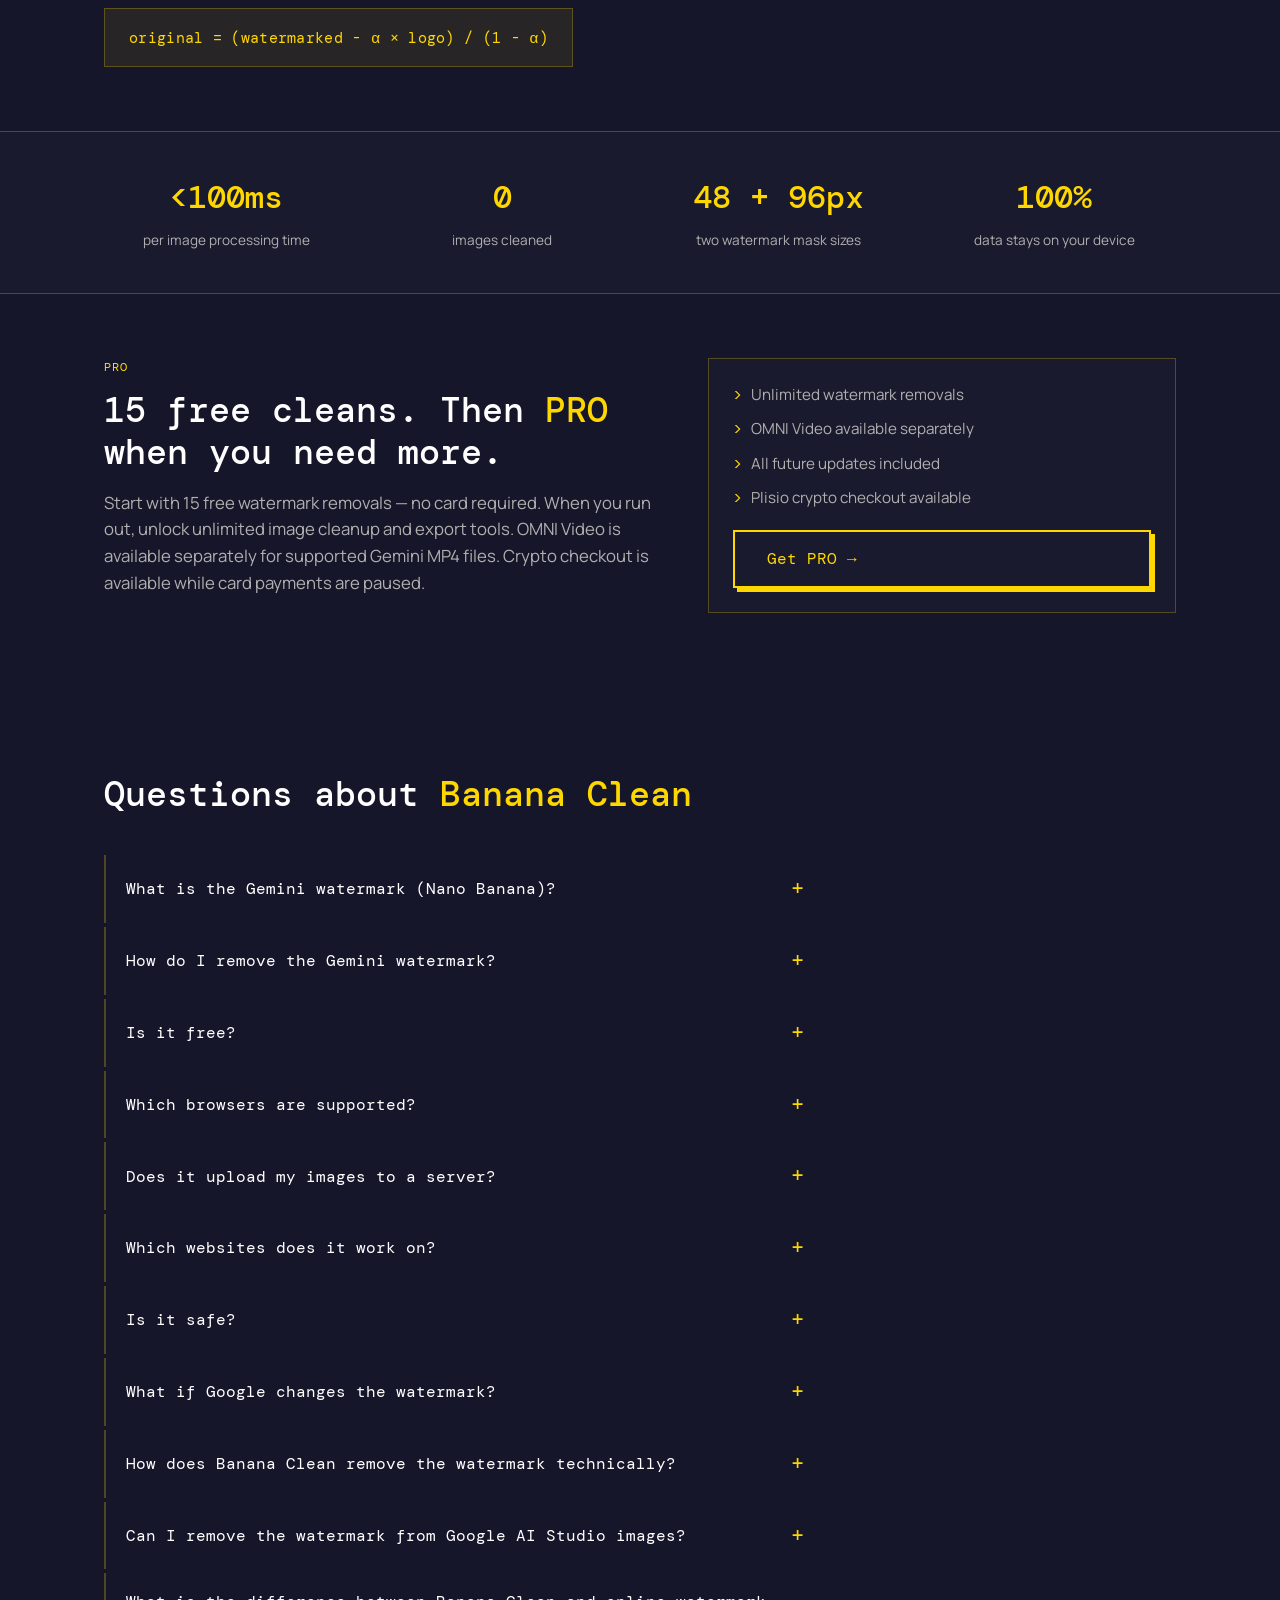
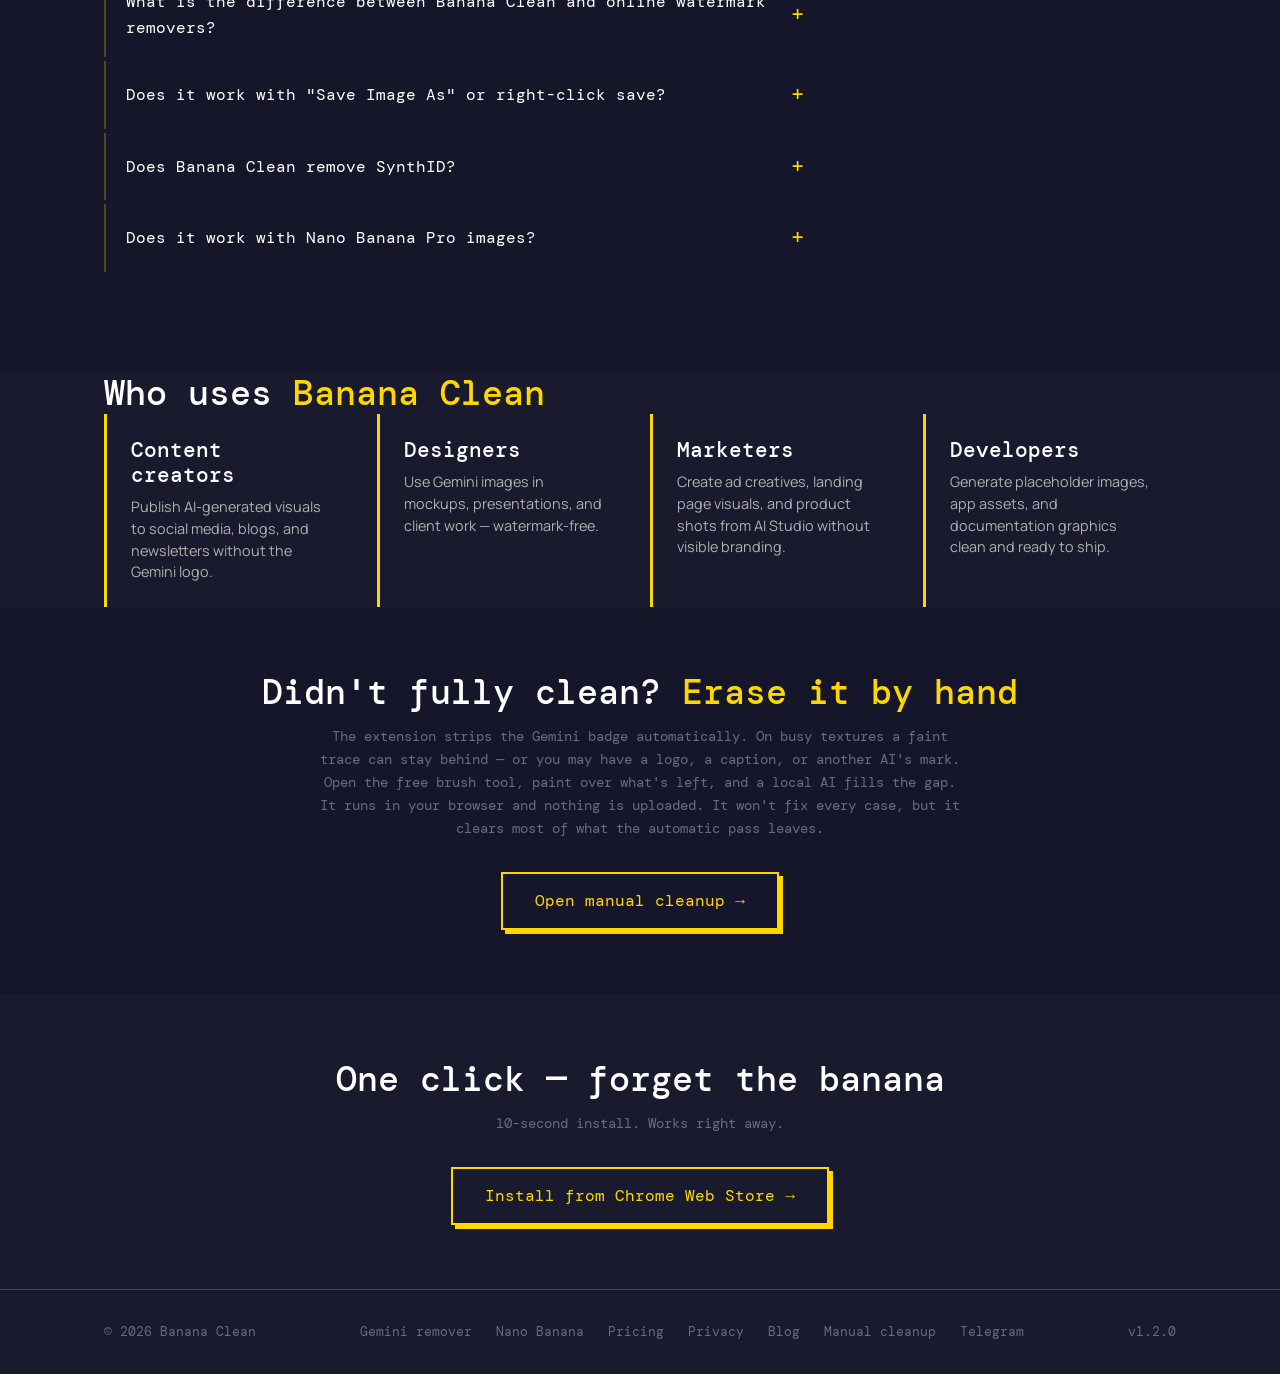
==== commit 3f690ab3: "feat: add SEO cleanup pages" ====
--- a/index.html
+++ b/index.html
@@ -348,6 +348,35 @@
     </div>
   </section>
 
+  <!-- Cleanup paths -->
+  <section class="materials" id="tools">
+    <div class="container">
+      <h2>Choose the right <span class="accent">cleanup</span> path</h2>
+      <div class="materials__grid materials__grid--four">
+        <a href="/gemini-watermark-remover" class="material-card">
+          <span class="material-card__eyebrow">Image tool</span>
+          <h3>Gemini watermark remover</h3>
+          <p>Use the Chrome extension for Gemini image downloads, or open the manual cleaner for a saved file.</p>
+        </a>
+        <a href="/nano-banana-watermark-remover" class="material-card">
+          <span class="material-card__eyebrow">Nano Banana</span>
+          <h3>Nano Banana remover</h3>
+          <p>A focused page for Nano Banana, Nano Banana Pro and shifted visible marks in Gemini images.</p>
+        </a>
+        <a href="/manual-cleanup" class="material-card">
+          <span class="material-card__eyebrow">Manual AI</span>
+          <h3>Brush cleanup</h3>
+          <p>Paint over leftover marks, logos, captions, date stamps or small objects. The model runs in your browser.</p>
+        </a>
+        <a href="/blog/gemini-flow-video-watermark-cleanup" class="material-card">
+          <span class="material-card__eyebrow">OMNI Video</span>
+          <h3>Gemini and Flow video</h3>
+          <p>Read how Banana Clean handles supported Gemini and Google Flow MP4 downloads with OMNI Video.</p>
+        </a>
+      </div>
+    </div>
+  </section>
+
   <!-- How it works -->
   <section class="steps section-alt" id="how">
     <div class="container">
@@ -577,6 +606,8 @@
     <div class="container footer__inner">
       <span class="footer__copy">© 2026 Banana Clean</span>
       <nav class="footer__links">
+        <a href="/gemini-watermark-remover">Gemini remover</a>
+        <a href="/nano-banana-watermark-remover">Nano Banana</a>
         <a href="/pricing">Pricing</a>
         <a href="/privacy">Privacy</a>
         <a href="/blog">Blog</a>
--- a/style.css
+++ b/style.css
@@ -328,6 +328,10 @@
   gap: 20px;
 }
 
+.materials__grid--four {
+  grid-template-columns: repeat(4, 1fr);
+}
+
 .material-card {
   display: block;
   padding: 24px;
@@ -669,6 +673,19 @@
 
 .page-list--ordered {
   list-style: decimal;
+}
+
+.page-card a:not(.btn-primary):not(.btn-secondary),
+.page-note a:not(.btn-primary):not(.btn-secondary),
+.faq__answer a:not(.btn-primary):not(.btn-secondary) {
+  color: var(--accent);
+  text-decoration: none;
+}
+
+.page-card a:not(.btn-primary):not(.btn-secondary):hover,
+.page-note a:not(.btn-primary):not(.btn-secondary):hover,
+.faq__answer a:not(.btn-primary):not(.btn-secondary):hover {
+  text-decoration: underline;
 }
 
 
@@ -813,6 +830,10 @@
   .page-grid {
     grid-template-columns: 1fr;
   }
+
+  .materials__grid--four {
+    grid-template-columns: 1fr 1fr;
+  }
 }
 
 @media (max-width: 700px) {
@@ -832,6 +853,10 @@
   }
 
   .steps__grid {
+    grid-template-columns: 1fr;
+  }
+
+  .materials__grid--four {
     grid-template-columns: 1fr;
   }
 
@@ -1272,29 +1297,6 @@
   padding-right: 20px;
 }
 
-.square-checkout-btn {
-  width: 100%;
-  margin-bottom: 12px;
-  padding: 14px;
-  border: none;
-  border-radius: 8px;
-  background: var(--accent);
-  color: var(--bg-primary);
-  font-family: var(--font-heading);
-  font-size: 0.95rem;
-  font-weight: 700;
-  cursor: pointer;
-}
-
-.square-checkout-btn--disabled,
-.square-checkout-btn[disabled] {
-  border: 1px solid rgba(255, 255, 255, 0.14);
-  background: rgba(255, 255, 255, 0.08);
-  color: #777;
-  cursor: not-allowed;
-  opacity: 1;
-}
-
 .pricing-card__status {
   margin-top: 12px;
   min-height: 24px;
